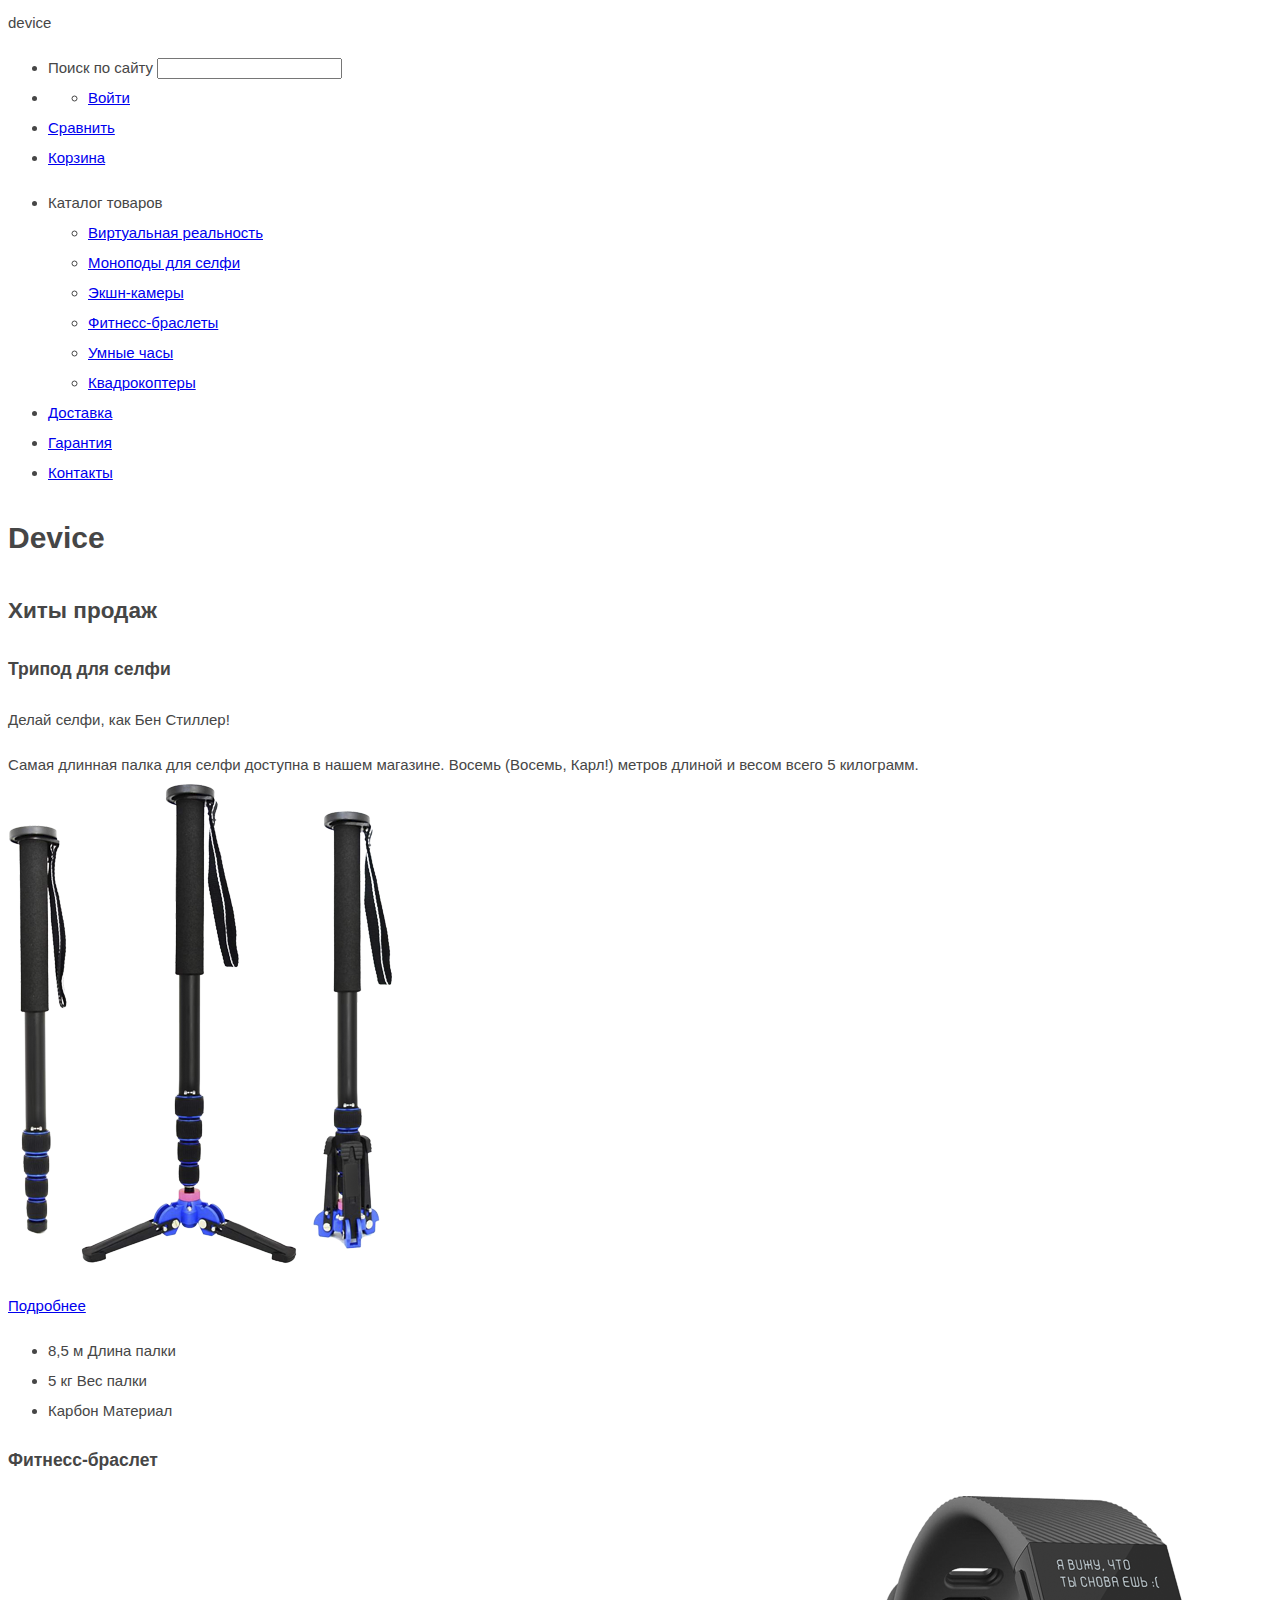
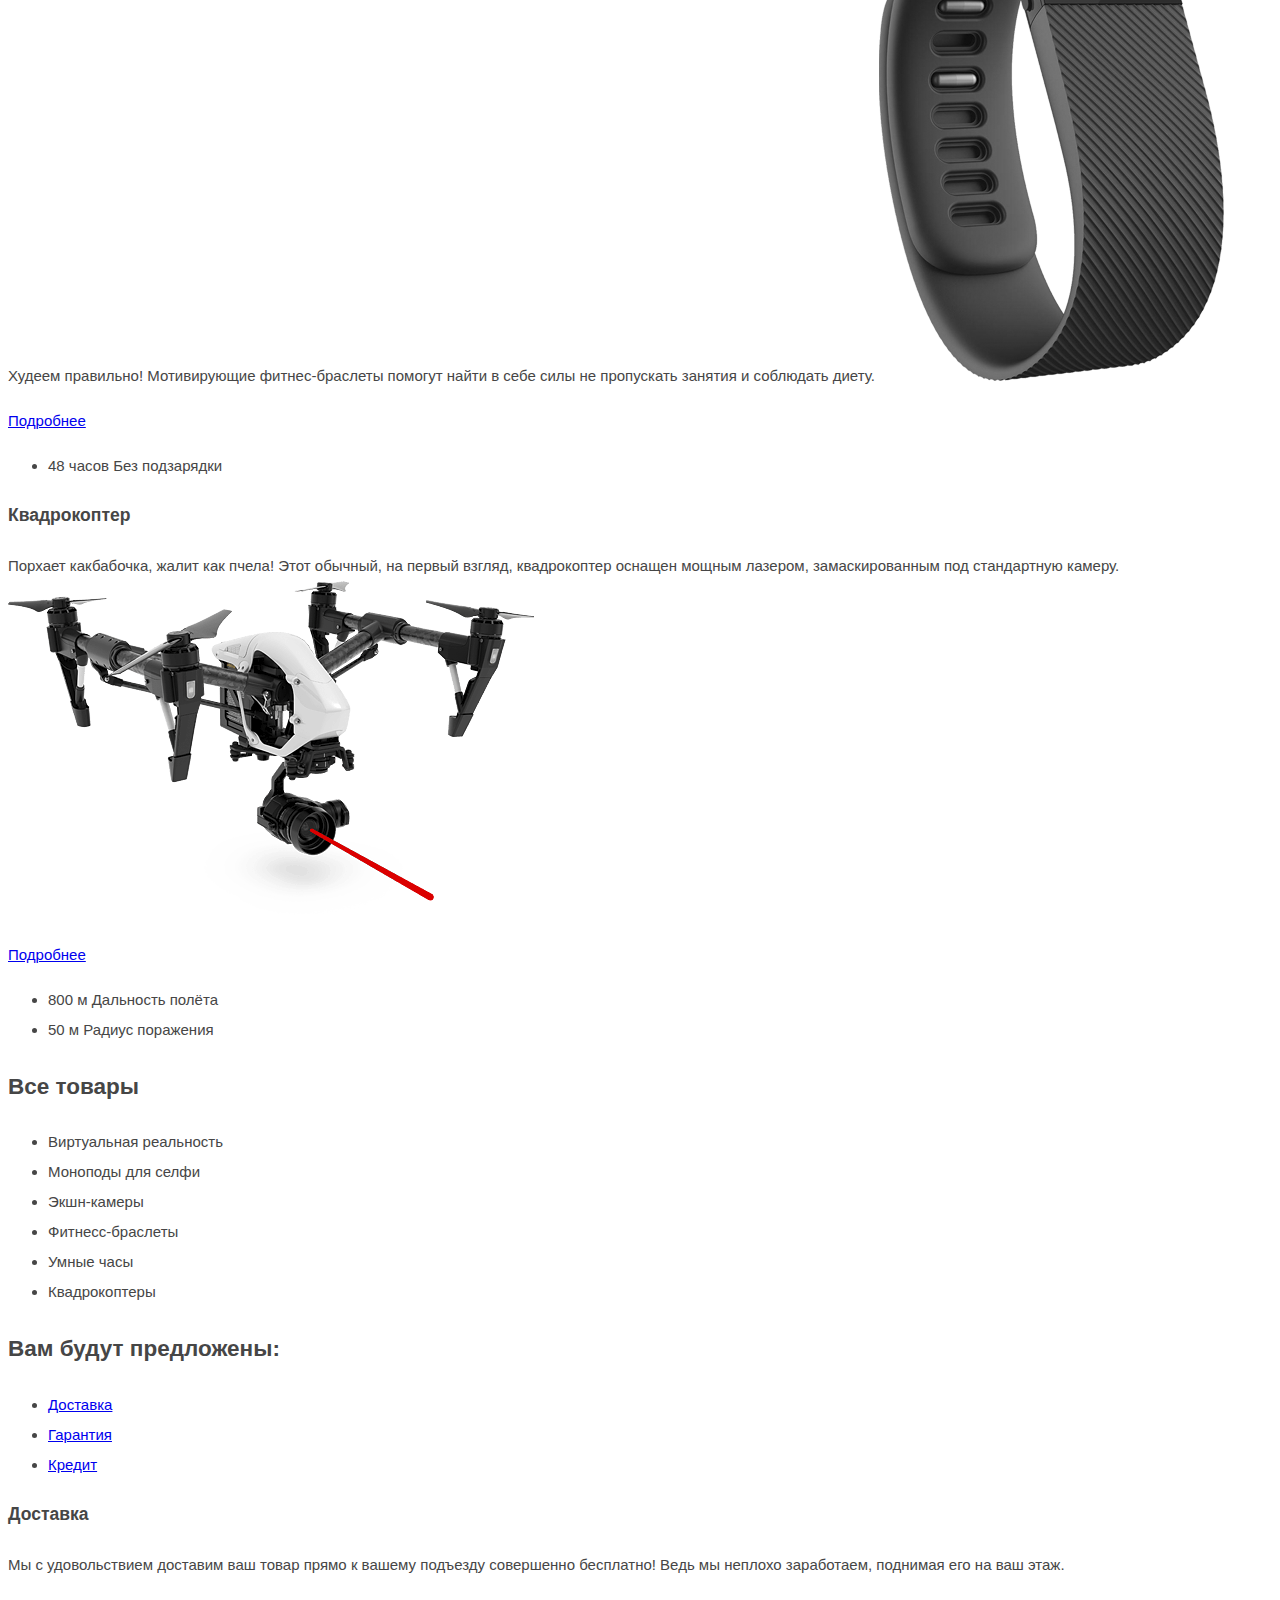
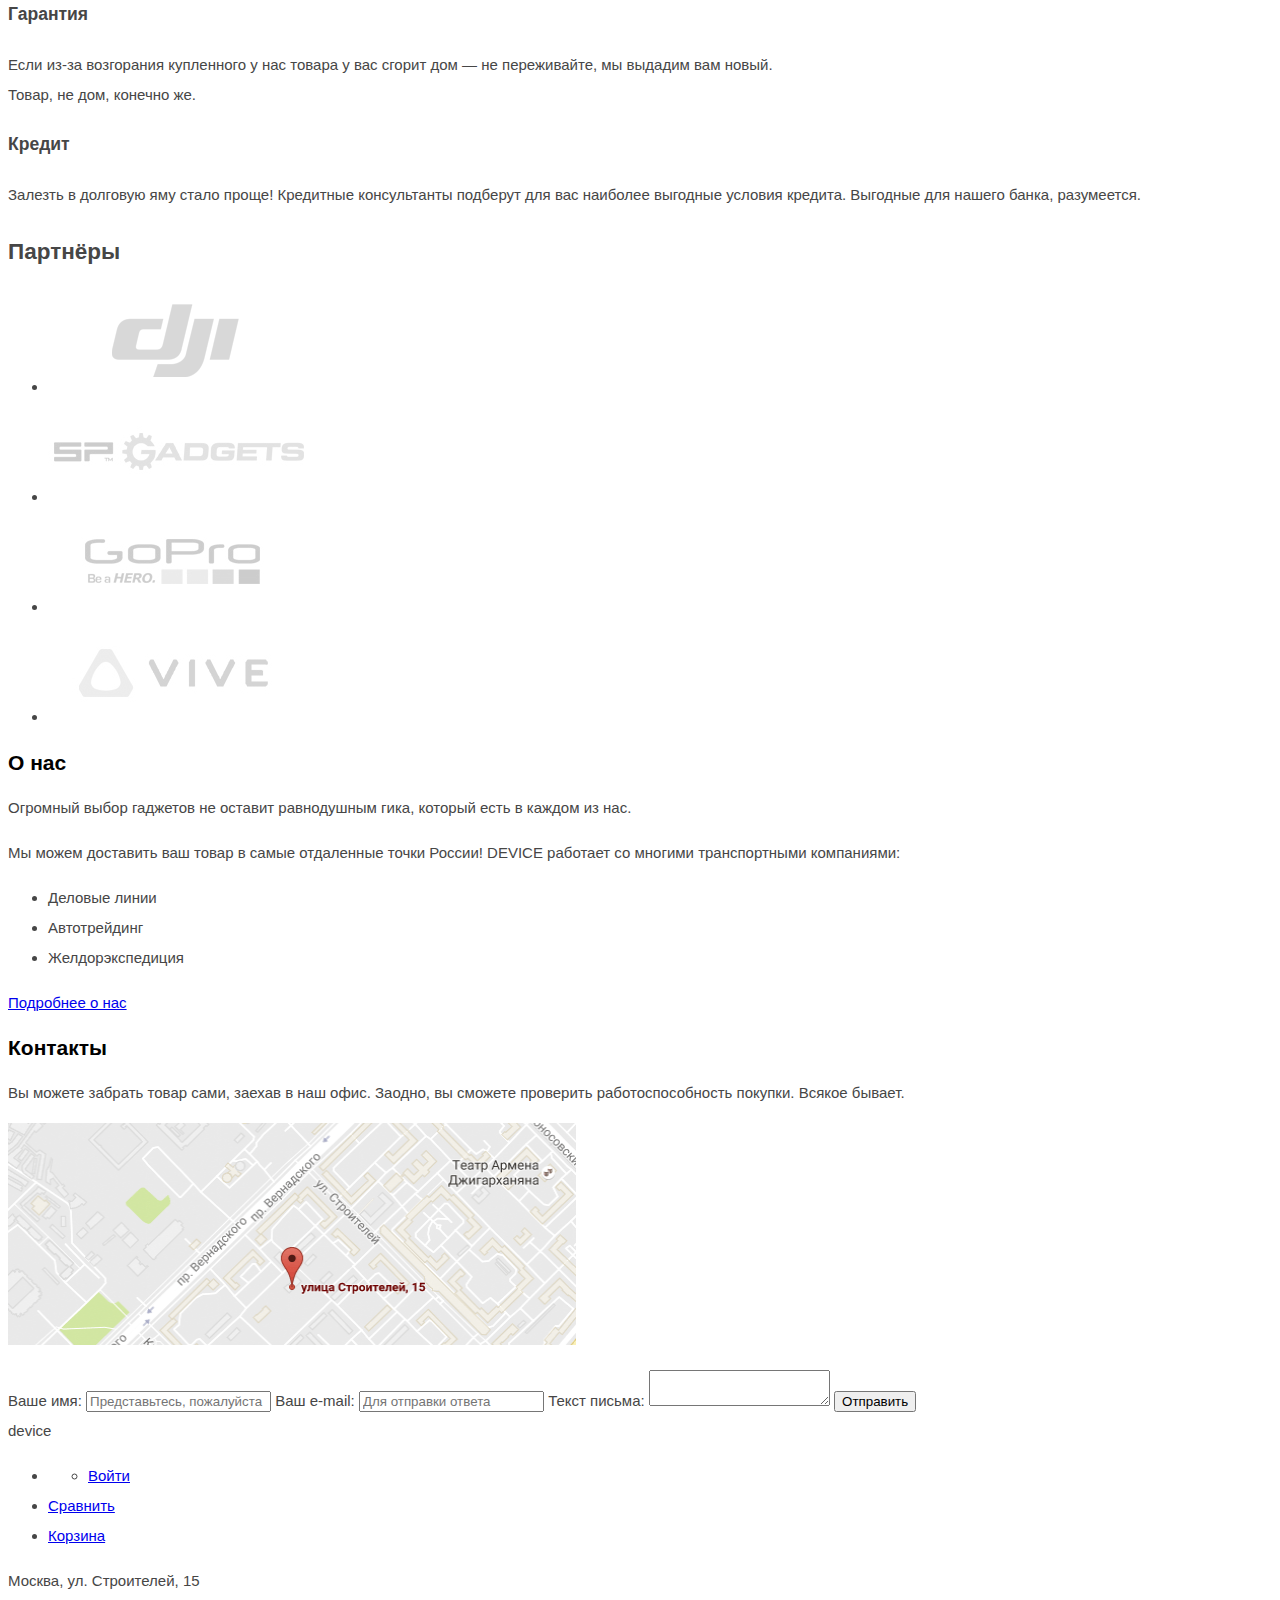
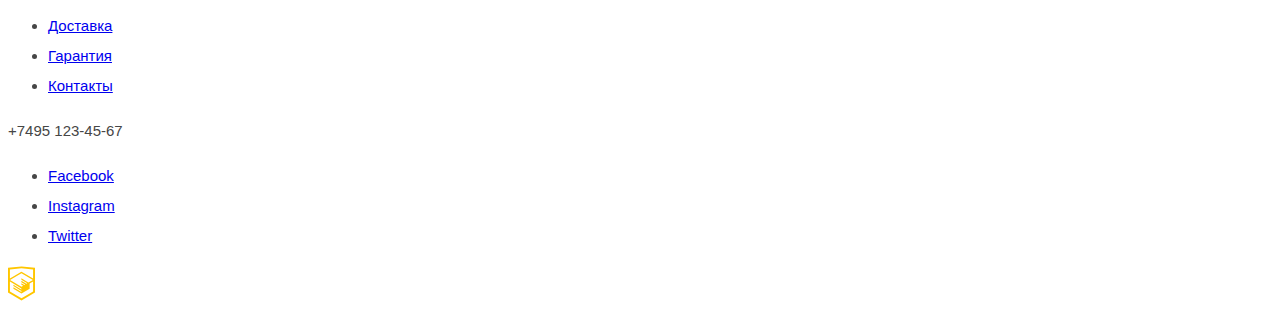
==== index.html @ dcf1dd2b "Moved all content images to dir "img"" ====
<!DOCTYPE html>
<html lang="ru">

<head>
  <meta charset="utf-8">
  <title>Девайс</title>
  <link href="css/style.css" rel="stylesheet">
</head>

<body>
  <header class="main-header">
    <nav class="main-navigation">
      <a class="main-header-logo">
            device
          </a>
      <ul class="main-header-action">
        <li>
          <form class="header-search" action="#" method="get">
            <label for="search-id">Поиск по сайту</label>
            <input type="search" id="search-id" name="search">
          </form>
        </li>
        <li>
          <ul class="user-navigation">
            <li class="login-link">
              <a href="#">Войти</a>
            </li>
          </ul>
        </li>
        <li><a class="button" href="#">Сравнить</a></li>
        <li><a class="button" href="#">Корзина</a></li>
      </ul>
      <ul class="header-site-navigation">
        <li class="device-catalog">Каталог товаров
          <ul class="device-catalog-list">
            <li><a href="#">Виртуальная реальность</a></li>
            <li><a href="device-catalog.html">Моноподы для селфи</a></li>
            <li><a href="#">Экшн-камеры</a></li>
            <li><a href="#">Фитнесс-браслеты</a></li>
            <li><a href="#">Умные часы</a></li>
            <li><a href="#">Квадрокоптеры</a></li>
          </ul>
        </li>
        <li><a href="#">Доставка</a></li>
        <li><a href="#">Гарантия</a></li>
        <li><a href="#">Контакты</a></li>
      </ul>
    </nav>
  </header>
  <main class="content">
    <h1 class="visually-hidden">Device</h1>
    <section class="carousel">
      <h2 class="visually-hdden">Хиты продаж</h2>
      <div class="items">
        <h3 class="visually-hdden">Трипод для селфи</h3>
        <p class="item01-intro ">
          <b>Делай селфи, как Бен Стиллер!</b>
          <p>Самая длинная палка для селфи доступна в нашем магазине. Восемь (Восемь, Карл!) метров длиной и весом всего 5 килограмм.
            <img src="img/slider-1_384x486.png" width="384" height="486" alt="Самая длмнная палка для селфи">
          </p>
          <a class="btn" href="#">Подробнее</a>
          <i></i>
          <i></i>
          <i></i>
          <ul class="slider-features">
            <li class="slider-features-item">
              <b>8,5 м</b>
              <span>Длина палки</span>
            </li>
            <li class="slider-features-item">
              <b>5 кг</b>
              <span>Вес палки</span>
            </li>
            <li class="slider-features-item">
              <b>Карбон</b>
              <span>Материал</span>
            </li>
          </ul>
      </div>
      <div class="items">
        <h3 class="visually-hdden">Фитнесс-браслет</h3>
        <p class="item02-intro ">
          <b>Худеем правильно!</b> Мотивирующие фитнес-браслеты помогут найти в себе силы не пропускать занятия и соблюдать диету.
          <img src="img/slider-2_345x485.png" width="345" height="485" alt="Фитнесс-браслет">
        </p>
        <a class="btn" href="#">Подробнее</a>
        <i></I>
        <i></I>
        <i></I>
        <ul class="slider-features">
          <li class="slider-features-item">
            <b>48 часов</b>
            <span>Без подзарядки</span>
          </li>
        </ul>
      </div>
      <div class="items">
        <h3 class="visually-hdden">Квадрокоптер</h3>
        <p class="item03-intro ">
          <b>Порхает какбабочка, жалит как пчела!</b> Этот обычный, на первый взгляд, квадрокоптер оснащен мощным лазером, замаскированным под стандартную камеру.
          <img src="img/slider-3_526x334.png" width="526" height="334" alt="Квадрокоптер">
        </p>
        <a class="btn" href="#">Подробнее</a>
        <i></I>
        <i></I>
        <i></I>
        <ul class="slider-features">
          <li class="slider-features-item">
            <b>800 м</b>
            <span>Дальность полёта</span>
          </li>
          <li class="slider-features-item">
            <b>50 м</b>
            <span>Радиус поражения</span>
          </li>
        </ul>
      </div>
    </section>
    <section class="catalog">
      <h2 class="visually-hdden">Все товары</h2>
      <ul class="catalog-list">
        <li class="catalog-list-item03">Виртуальная реальность</li>
        <li class="catalog-list-item02">Моноподы для селфи</li>
        <li class="catalog-list-item04">Экшн-камеры</li>
        <li class="catalog-list-item05">Фитнесс-браслеты</li>
        <li class="catalog-list-item06">Умные часы</li>
        <li class="catalog-list-item07">Квадрокоптеры</li>
      </ul>
    </section>
    <section class="features">
      <h2 class="visually-hdden">Вам будут предложены:</h2>
      <ul class="filter-option-list">
        <li class="delivery">
          <a class="btn" href="#deiivery">Доставка</a>
        </li>
        <li class="warranty">
          <a class="btn" href="#warranty">Гарантия</a>
        </li>
        <li class="filter-option">
          <a class="btn" href="#сredit">Кредит</a>
        </li>
      </ul>
      <div id="delivery">
        <h3>Доставка</h3> Мы с удовольствием доставим ваш товар прямо к вашему подъезду совершенно бесплатно! Ведь мы неплохо заработаем, поднимая его на ваш этаж.

      </div>
      <div id="warranty">
        <h3>Гарантия</h3> Если из-за возгорания купленного у нас товара у вас сгорит дом — не переживайте, мы выдадим вам новый.<br> Товар, не дом, конечно же.

      </div>
      <div id="сredit">
        <h3>Кредит</h3> Залезть в долговую яму стало проще! Кредитные консультанты подберут для вас наиболее выгодные условия кредита. Выгодные для нашего банка, разумеется.

      </div>
    </section>
    <section class="parnership">
      <h2 class="visually-hdden">Партнёры</h2>
      <ul class="partner-list">
        <li class="partner1"><a href="#"><img src="img/logo260x100-1.png" width="260" height="100" alt="partner1"></a></li>
        <li class="partner2"><a href="#"><img src="img/logo260x100-2.png" width="260" height="100" alt="partner2"></a></li>
        <li class="partner3"><a href="#"><img src="img/logo260x100-3.png" width="260" height="100" alt="partner3"></a></li>
        <li class="partner4"><a href="#"><img src="img/logo260x100-4.png" width="260" height="100" alt="partner4"></a></li>
      </ul>
    </section>
    <section class="about-us">
      <h2 class="title-secondary">О нас</h2>
      <p>Огромный выбор гаджетов не оставит равнодушным гика, который есть в каждом из нас.
      </p>
      <p>Мы можем доставить ваш товар в самые отдаленные точки России! DEVICE работает со многими транспортными компаниями:</p>
      <div>
        <ul class="partner-short">
          <li>Деловые линии</li>
          <li>Автотрейдинг</li>
          <li>Желдорэкспедиция</li>
        </ul>
      </div>
      <p><a class="btn" href="#">Подробнее о нас</a></p>
    </section>
    <section class="contacts">
      <h2 class="title-secondary">Контакты</h2> Вы можете забрать товар сами, заехав в наш офис. Заодно, вы сможете проверить работоспособность покупки. Всякое бывает.
      <p class="contacts-map"><a href="#"><img src="img/map560x222.png"  width="568" height="222" alt="Карта проезда"></a></p>
      <form class="contact-us" action="#" method="post">
        <label for="name">Ваше имя:</label>
        <input type="text" name="name" id="name" placeholder="Представьтесь, пожалуйста">
        <label for="email">Ваш e-mail:</label>
        <input class="btn" type="email" name="email" id="email" placeholder="Для отправки ответа">
        <label for="message">Текст письма:</label>
        <textarea name="message" id="message" placeholder="В свободной форме">
          </textarea>
        <input type="submit" value="Отправить">
      </form>
    </section>
  </main>
  <footer class="main-footer">
    <a class="main-header-logo">
  device
    </a>
    <ul class="main-footer-action">
      <li>
        <ul class="user-navigation">
          <li class="login-link">
            <a href="#">Войти</a>
          </li>
        </ul>
      </li>
      <li><a class="button" href="#">Сравнить</a></li>
      <li><a class="button" href="#">Корзина</a></li>
    </ul>
    <p class="footer-adress">Москва, ул. Строителей, 15</p>
    <ul class="footer-site-navigation">
      <li><a href="#">Доставка</a></li>
      <li><a href="#">Гарантия</a></li>
      <li><a href="#">Контакты</a></li>
    </ul>
    <p class="footer-phone">+7495 123-45-67</p>
    <div class="footer-social">
      <ul>
        <li><a class="social-button" href="#">Facebook</a></Li>
        <li><a class="social-button" href="#">Instagram</a></Li>
        <li><a class="social-button" href="#">Twitter</a></Li>
      </ul>
    </div>
    <p class="footer-copyright">
      <a href="htmlacademy.ru"><img src="img/logo-html.svg" width="27" height="35" alt="htmlacademy.ru"></a>
    </p>
  </footer>
</body>

</html>
---- css/style.css ----
body {
  font-size: 15px;
  line-height: 2;
  color: rgb(70, 70, 70);
  font-weight: 300;
  font-family: Open Sans, Arial, sans-serif;
}

.title-main, .title-secondary {
  font-family: "Gilroy", Arial, sans-serif;
  color: rgb(0, 0, 0);
  font-weight: 700;
  line-height: 1.2;
}

.title-main {
  font-size: 47px;
}

.title-secondary {
  font-size: 21px;
}
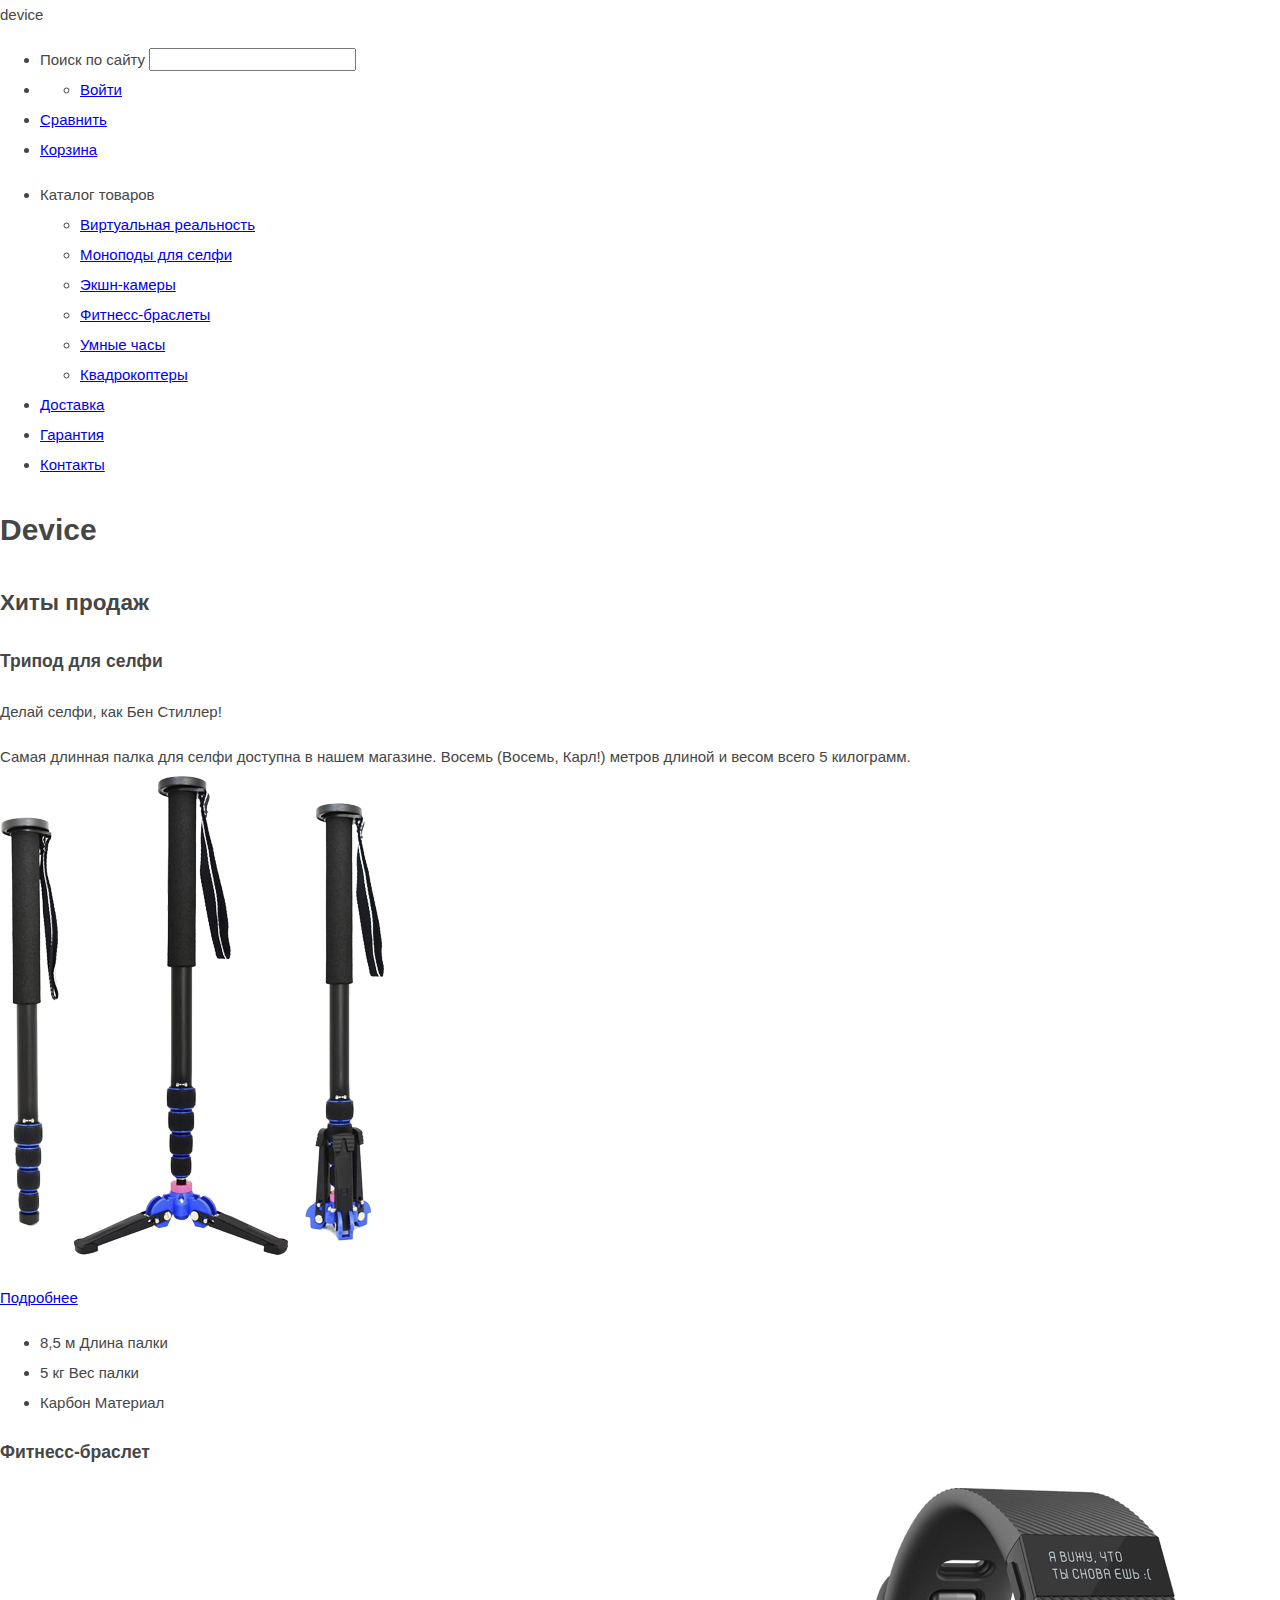
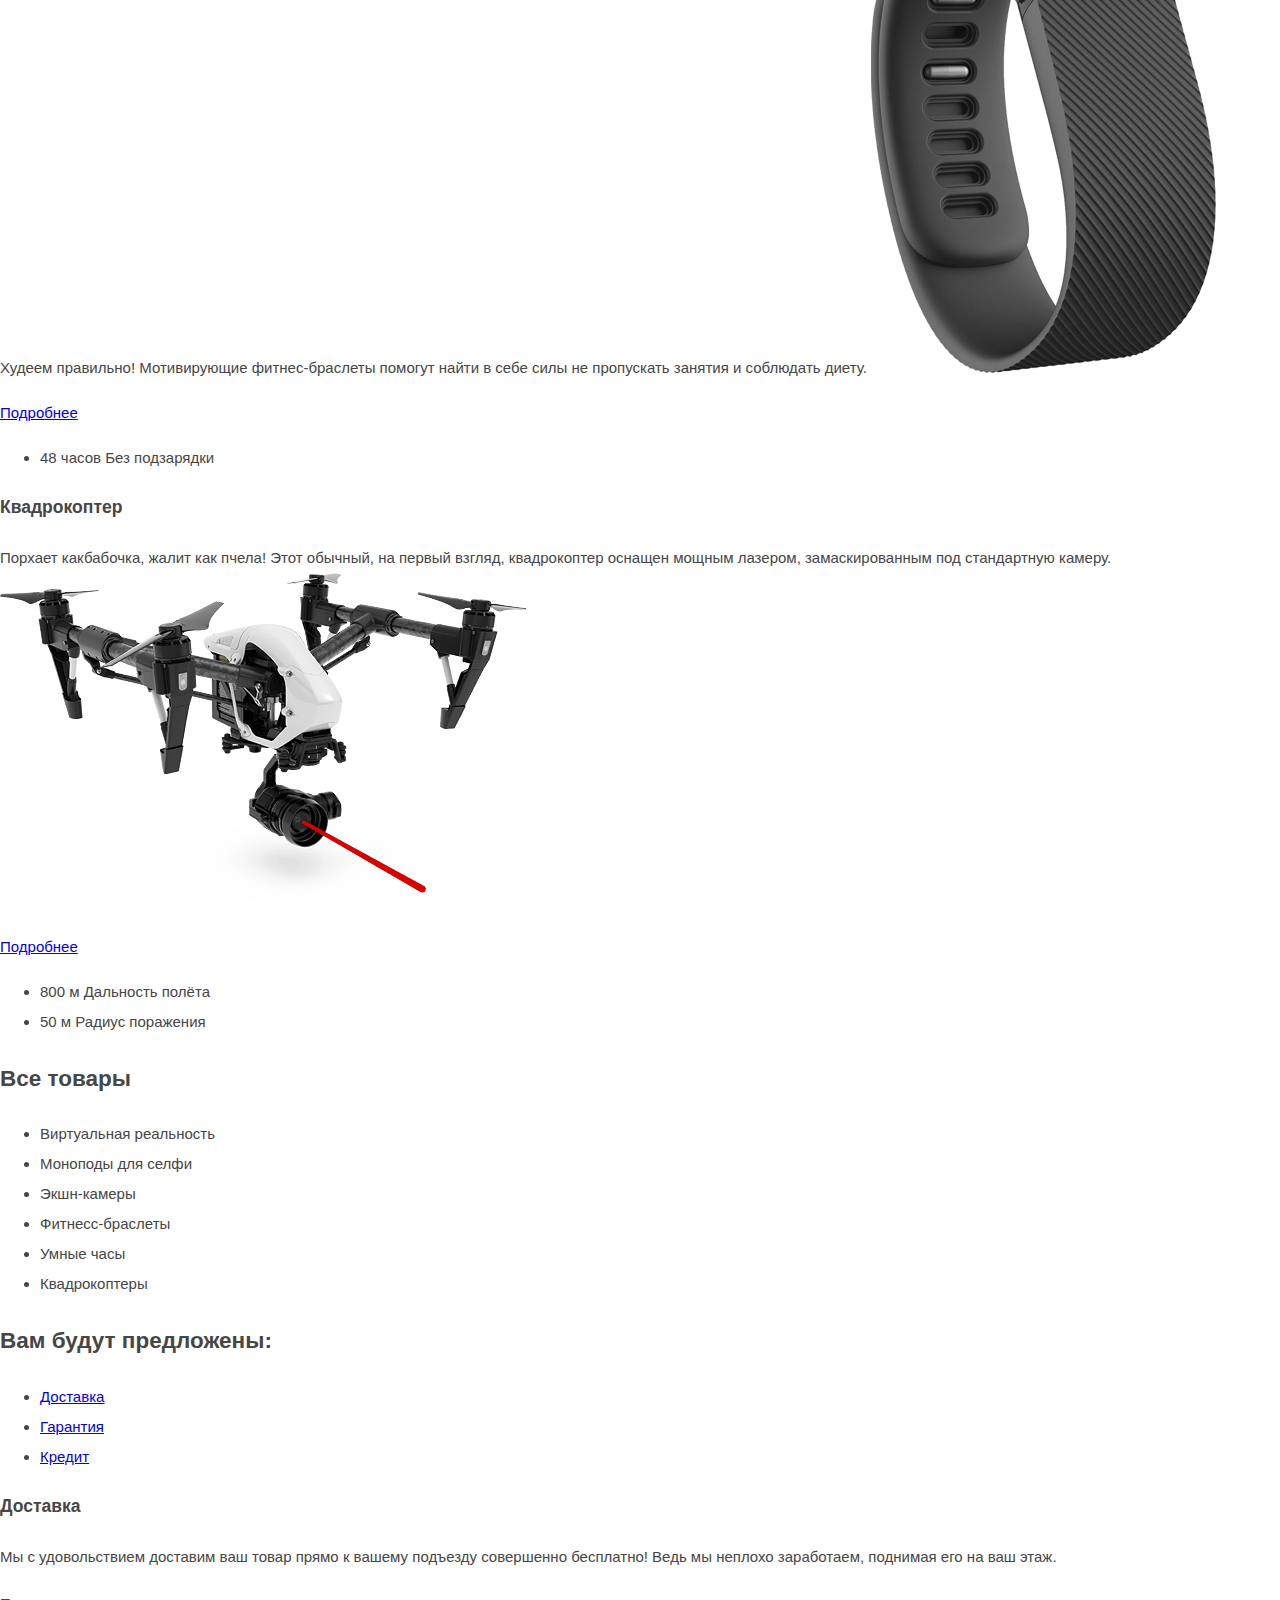
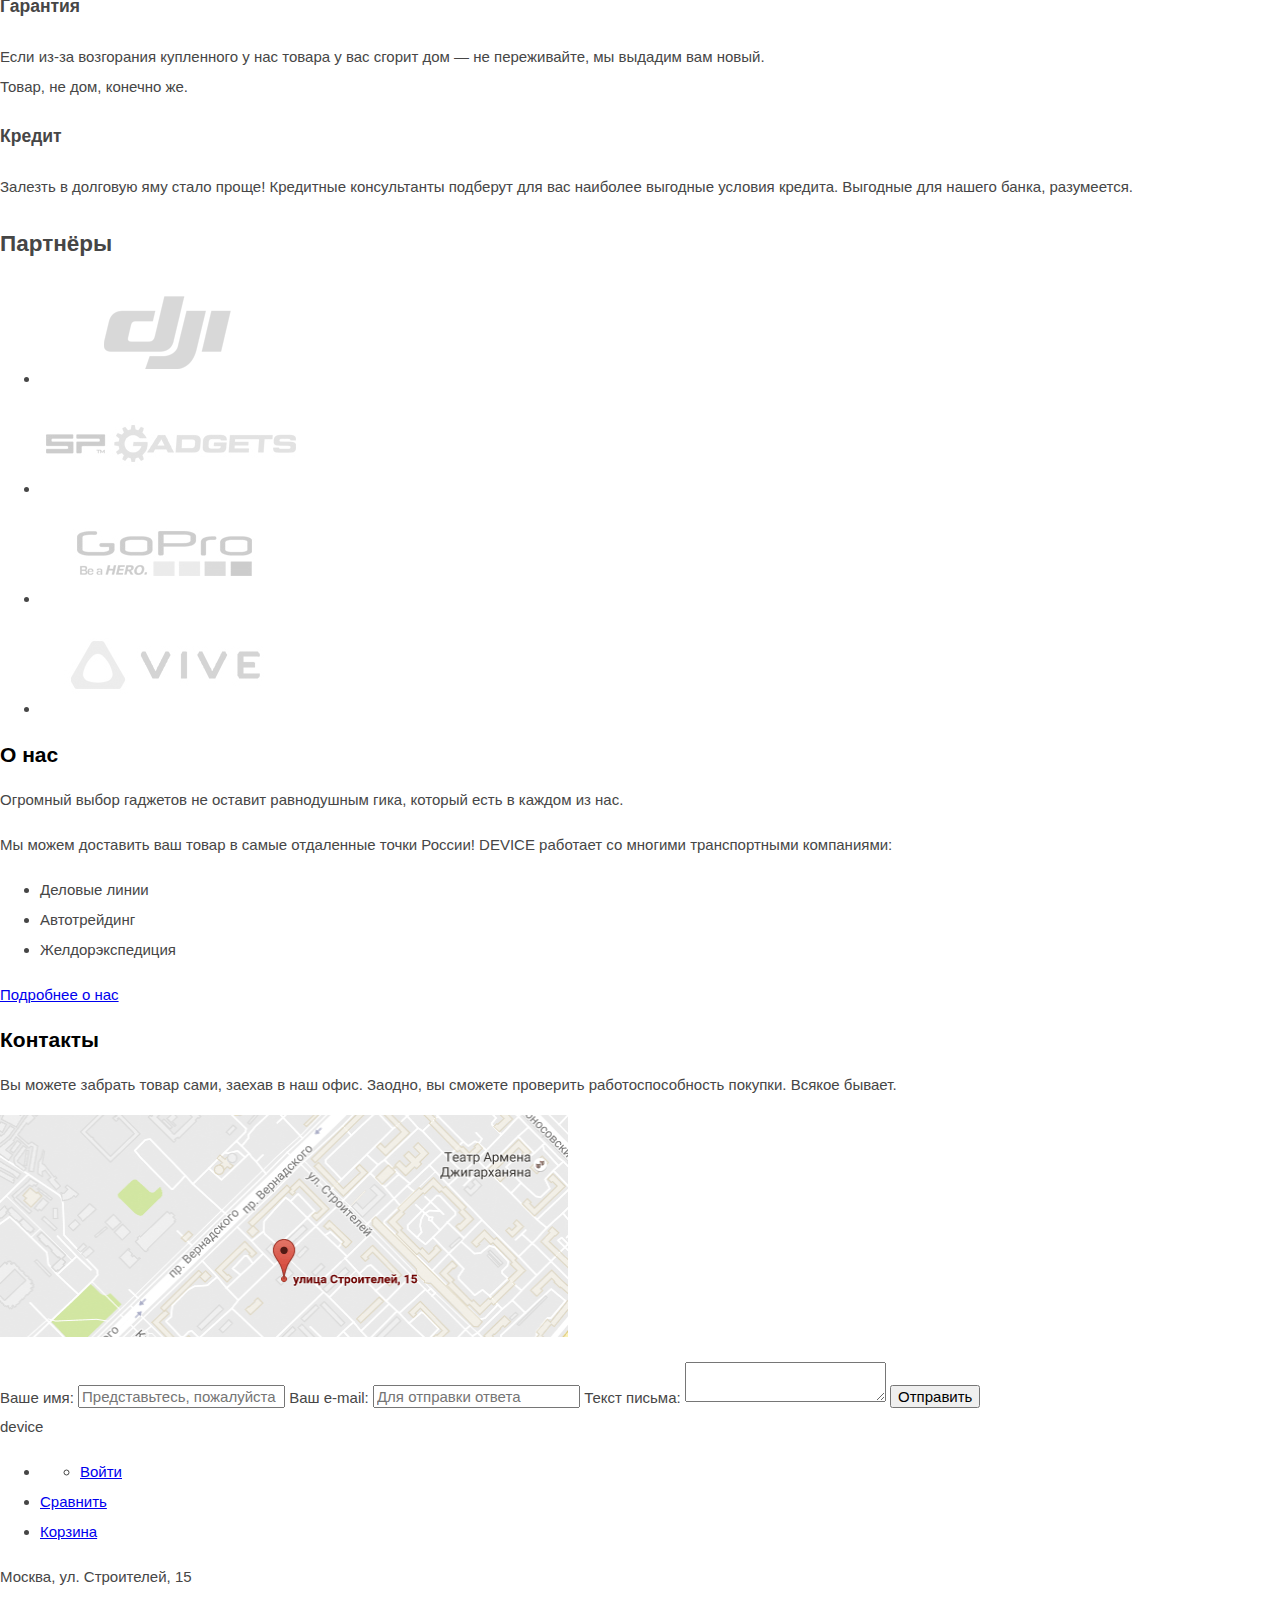
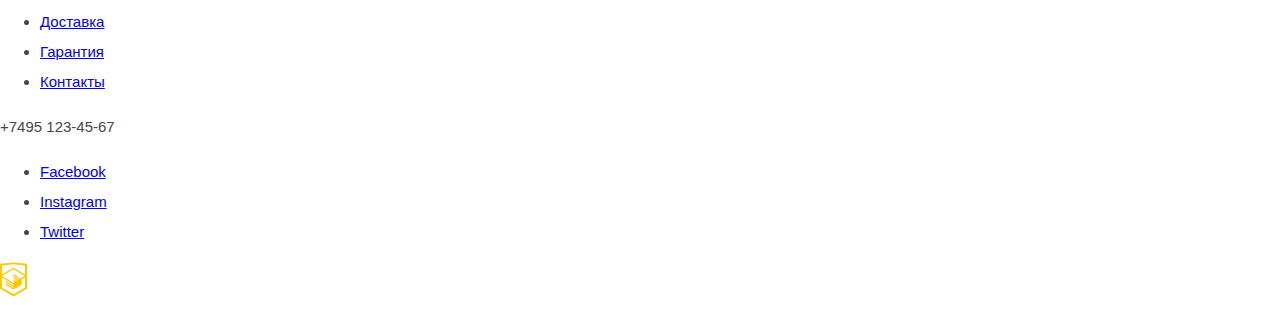
==== commit 6fd97292: "Added fonts" ====
--- a/index.html
+++ b/index.html
@@ -4,6 +4,7 @@
 <head>
   <meta charset="utf-8">
   <title>Девайс</title>
+  <link href="css/normalize.css" rel="stylesheet">
   <link href="css/style.css" rel="stylesheet">
 </head>
 
--- a/css/style.css
+++ b/css/style.css
@@ -3,7 +3,7 @@
   line-height: 2;
   color: rgb(70, 70, 70);
   font-weight: 300;
-  font-family: Open Sans, Arial, sans-serif;
+  font-family: "Open Sans", Arial, sans-serif;
 }
 
 .title-main, .title-secondary {
@@ -20,3 +20,23 @@
 .title-secondary {
   font-size: 21px;
 }
+
+@font-face {
+  font-family: "gilroylight";
+  src: url("fonts/gilroylight-webfont.woff2") format("woff2"), url("fonts/gilroylight-webfont.woff") format("woff");
+
+  font-family: "open_sanslight";
+  src: url("fonts/opensans-light-webfont.woff2") format("woff2"), url("fonts/opensans-light-webfont.woff") format("woff");
+
+  font-weight: 300;
+  font-style: normal;
+}
+
+@font-face {
+  font-family: "gilroyextrabold";
+  src: url("fonts/gilroyextrabold-webfont.woff2") format("woff2"), url("fonts/gilroyextrabold-webfont.woff") format("woff");
+  font-family: "open_sansregular";
+  src: url("fonts/opensans-regular-webfont.woff2") format("woff2"), url("fonts/opensans-regular-webfont.woff") format("woff");
+  font-weight: 700;
+  font-style: normal;
+}
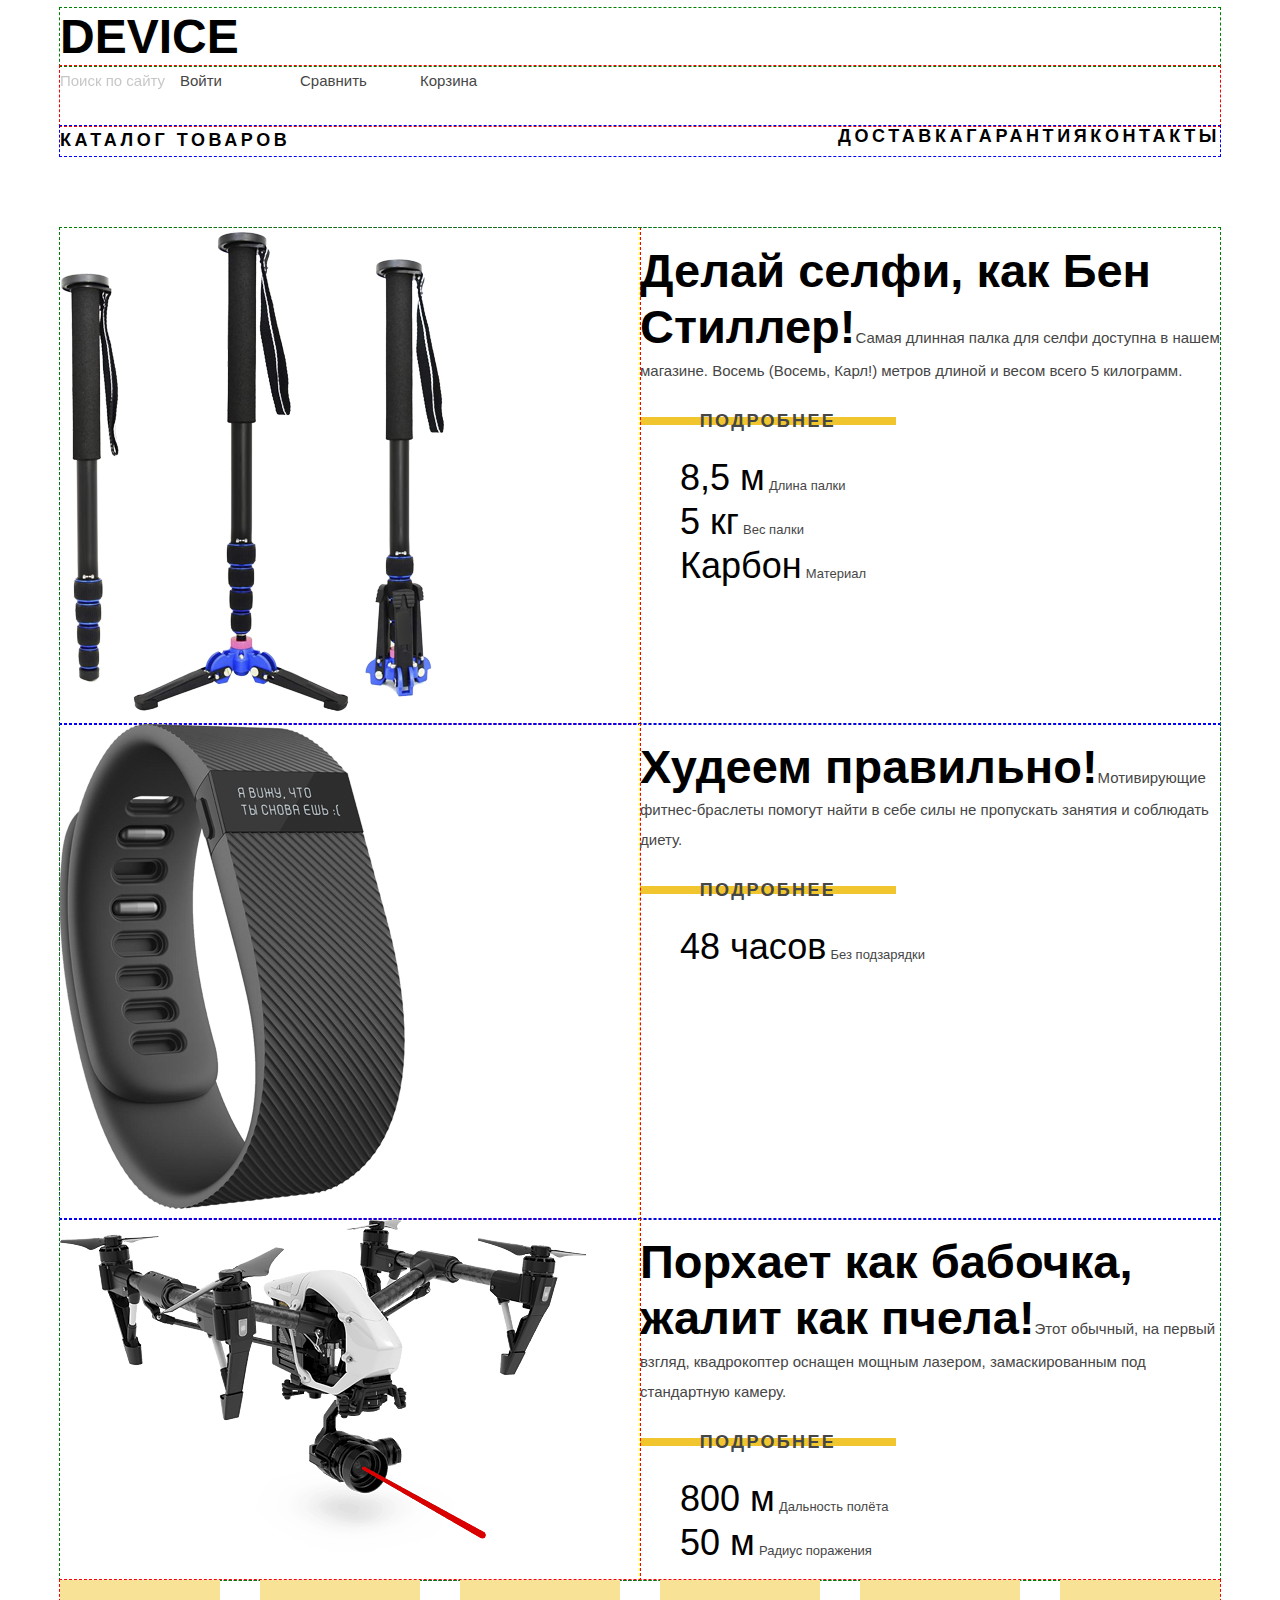
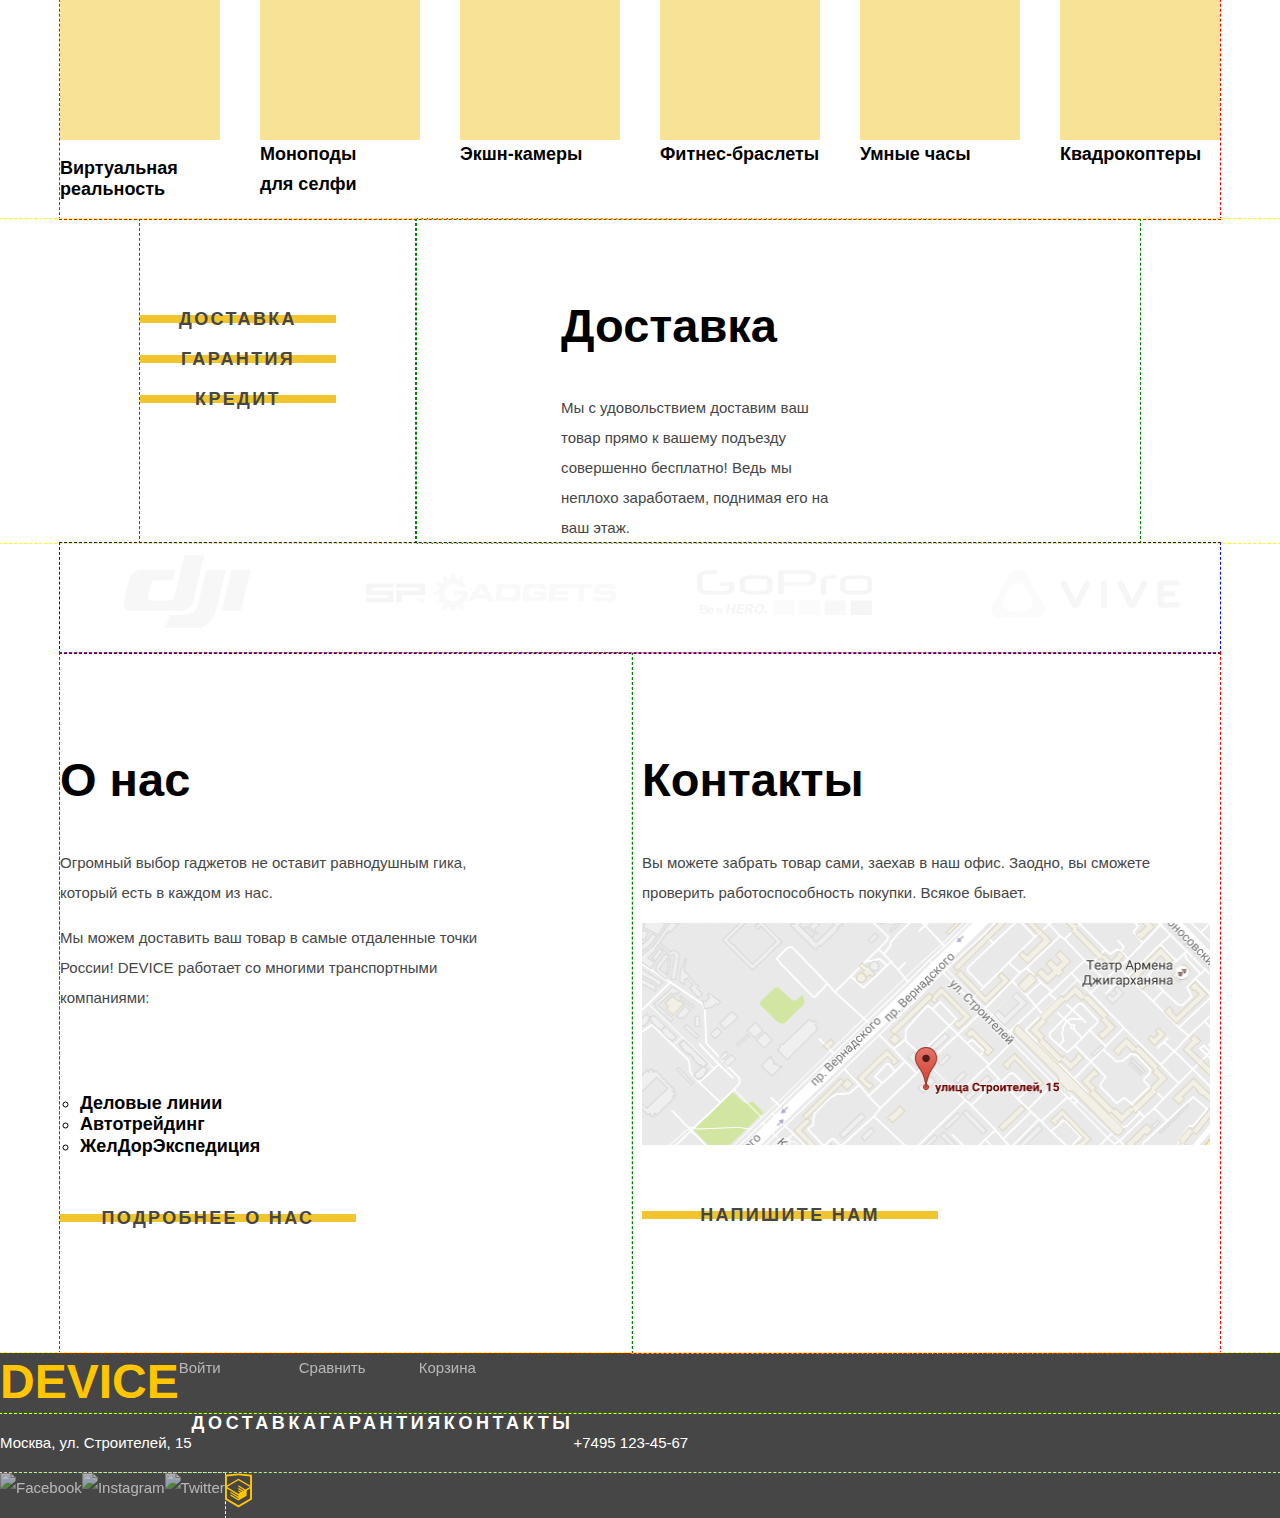
==== commit c54c5cdd: "Flexbox layout formation" ====
--- a/index.html
+++ b/index.html
@@ -11,55 +11,58 @@
 <body>
   <header class="main-header">
     <nav class="main-navigation">
-      <a class="main-header-logo">
-            device
-          </a>
-      <ul class="main-header-action">
-        <li>
-          <form class="header-search" action="#" method="get">
-            <label for="search-id">Поиск по сайту</label>
-            <input type="search" id="search-id" name="search">
-          </form>
-        </li>
-        <li>
-          <ul class="user-navigation">
-            <li class="login-link">
-              <a href="#">Войти</a>
-            </li>
-          </ul>
-        </li>
-        <li><a class="button" href="#">Сравнить</a></li>
-        <li><a class="button" href="#">Корзина</a></li>
-      </ul>
-      <ul class="header-site-navigation">
-        <li class="device-catalog">Каталог товаров
-          <ul class="device-catalog-list">
-            <li><a href="#">Виртуальная реальность</a></li>
-            <li><a href="device-catalog.html">Моноподы для селфи</a></li>
-            <li><a href="#">Экшн-камеры</a></li>
-            <li><a href="#">Фитнесс-браслеты</a></li>
-            <li><a href="#">Умные часы</a></li>
-            <li><a href="#">Квадрокоптеры</a></li>
-          </ul>
-        </li>
-        <li><a href="#">Доставка</a></li>
-        <li><a href="#">Гарантия</a></li>
-        <li><a href="#">Контакты</a></li>
-      </ul>
+      <div class="main-header-logo-wrapper"><a class="main-header-logo pale-direct">device</a></div>
+      <div class="main-header-action-wrapper">
+        <ul class="user-navigation">
+          <li>
+            <form class="header-search" action="#" method="get">
+              <label for="search-id">Поиск по сайту</label>
+              <input class="visually-hidden" type="search" id="search-id" name="search">
+              <input class="search-btn visually-hidden" type="submit" value="Найти">
+            </form>
+          </li>
+          <li><a class="pale-direct" href="#">Войти</a></li>
+          <li><a class="button pale-direct" href="#">Сравнить</a></li>
+          <li><a class="button pale-direct" href="#">Корзина</a></li>
+        </ul>
+      </div>
+      <div class="site-navigation-wrapper">
+        <ul class="site-navigation">
+          <li><a class="pale-direct">Каталог товаров</a>
+            <ul class="device-catalog-list visually-hidden">
+              <li><a class="pale-direct" href="#">Виртуальная реальность</a></li>
+              <li><a class="pale-direct" href="device-catalog.html">Моноподы для селфи</a></li>
+              <li><a class="pale-direct" href="#">Экшн-камеры</a></li>
+              <li><a class="pale-direct" href="#">Фитнесс-браслеты</a></li>
+              <li><a class="pale-direct" href="#">Умные часы</a></li>
+              <li><a class="pale-direct" href="#">Квадрокоптеры</a></li>
+            </ul>
+          </li>
+        </ul>
+
+        <ul class="site-navigation">
+          <li class="site-navigation"><a class="pale-direct" href="#">Доставка</a></li>
+          <li class="site-navigation"><a class="pale-direct" href="#">Гарантия</a></li>
+          <li class="site-navigation"><a class="pale-direct" href="#">Контакты</a></li>
+        </ul>
+      </div>
     </nav>
   </header>
   <main class="content">
     <h1 class="visually-hidden">Device</h1>
     <section class="carousel">
-      <h2 class="visually-hdden">Хиты продаж</h2>
+      <h2 class="visually-hidden">Хиты продаж</h2>
       <div class="items">
-        <h3 class="visually-hdden">Трипод для селфи</h3>
-        <p class="item01-intro ">
-          <b>Делай селфи, как Бен Стиллер!</b>
-          <p>Самая длинная палка для селфи доступна в нашем магазине. Восемь (Восемь, Карл!) метров длиной и весом всего 5 килограмм.
-            <img src="img/slider-1_384x486.png" width="384" height="486" alt="Самая длмнная палка для селфи">
-          </p>
-          <a class="btn" href="#">Подробнее</a>
+        <h3 class="visually-hidden">Трипод для селфи</h3>
+        <div class="image-wrapper">
+          <img src="img/slider-1_384x486.png" width="384" height="486" alt="Самая длмнная палка для селфи">
+        </div>
+        <div class="intro-wrapper">
+          <p class="item-intro">
+            <b>Делай селфи,
+             <!-- <span class="item-number">01</span>  -->
+             как Бен Стиллер!</b>Самая длинная палка для селфи доступна в нашем магазине. Восемь (Восемь, Карл!) метров длиной и весом всего 5 килограмм.</p>
+          <a href="#" class="btn btn-slider">Подробнее</a>
           <i></i>
           <i></i>
           <i></i>
@@ -77,153 +80,190 @@
               <span>Материал</span>
             </li>
           </ul>
+        </div>
       </div>
       <div class="items">
-        <h3 class="visually-hdden">Фитнесс-браслет</h3>
-        <p class="item02-intro ">
-          <b>Худеем правильно!</b> Мотивирующие фитнес-браслеты помогут найти в себе силы не пропускать занятия и соблюдать диету.
+        <h3 class="visually-hidden">Фитнесс-браслет</h3>
+        <div class="image-wrapper">
           <img src="img/slider-2_345x485.png" width="345" height="485" alt="Фитнесс-браслет">
+        </div>
+        <div class="intro-wrapper">
+          <p class="item-intro ">
+            <b>Худеем
+            <!-- <span class="item-number">02</span> -->
+            правильно!</b>Мотивирующие фитнес-браслеты помогут найти в себе силы не пропускать занятия и соблюдать диету.</p>
+          <a href="#" class="btn btn-slider">Подробнее</a>
+          <i></I>
+          <i></I>
+          <i></I>
+          <ul class="slider-features">
+            <li class="slider-features-item">
+              <b>48 часов</b>
+              <span>Без подзарядки</span>
+            </li>
+          </ul>
+        </div>
+      </div>
+      <div class="items">
+        <h3 class="visually-hidden">Квадрокоптер</h3>
+        <div class="image-wrapper">
+          <img src="img/slider-3_526x334.png" width="526" height="334" alt="Квадрокоптер">
+        </div>
+        <div class="intro-wrapper">
+          <p class="item-intro ">
+            <b>Порхает как бабочка, жалит как пчела!</b>Этот обычный, на первый взгляд, квадрокоптер оснащен мощным лазером, замаскированным под стандартную камеру.</p>
+          <a href="#" class="btn btn-slider">Подробнее</a>
+          <i></I>
+          <i></I>
+          <i></I>
+          <ul class="slider-features">
+            <li class="slider-features-item">
+              <b>800 м</b>
+              <span>Дальность полёта</span>
+            </li>
+            <li class="slider-features-item">
+              <b>50 м</b>
+              <span>Радиус поражения</span>
+            </li>
+          </ul>
+        </div>
+      </div>
+    </section>
+    <section class="catalog-list">
+      <h2 class="visually-hidden">Все товары</h2>
+
+      <div class="catalog-list-item">
+        <a href="#">
+          <div class="icon icon-1"></div>
+          <p>Виртуальная <br>реальность</p>
+        </a>
+      </div>
+      <div class="catalog-list-item">
+        <a href="device-catalog.html">
+          <div class="icon icon-2"></div>Моноподы <br>для селфи</a>
+      </div>
+      <div class="catalog-list-item">
+        <a href="#">
+          <div class="icon icon-3"></div>Экшн-камеры</a>
+      </div>
+      <div class="catalog-list-item">
+        <a href="#">
+          <div class="icon icon-4"></div>Фитнес-браслеты</a>
+      </div>
+      <div class="catalog-list-item">
+        <a href="#">
+          <div class="icon icon-5"></div>Умные часы</a>
+      </div>
+      <div class="catalog-list-item">
+        <a href="#">
+          <div class="icon icon-6"></div>Квадрокоптеры</a>
+      </div>
+    </section>
+    <section class="features">
+      <h2 class="visually-hidden">Вам будут предложены:</h2>
+      <div class="option-list-wrapper">
+        <ul class="option-list">
+          <li class="option">
+            <a class="btn btn-option" href="#deiivery">Доставка</a>
+          </li>
+          <li class="option">
+            <a class="btn btn-option" href="#warranty">Гарантия</a>
+          </li>
+          <li class="option">
+            <a class="btn btn-option" href="#сredit">Кредит</a>
+          </li>
+        </ul>
+      </div>
+      <div id="delivery" class="option-info delivery">
+        <h2 class="title-secondary">Доставка</h2> Мы с удовольствием доставим ваш товар прямо к вашему подъезду совершенно бесплатно! Ведь мы неплохо заработаем, поднимая его на ваш этаж.
+
+      </div>
+      <div id="warranty" class="visually-hidden option-info warranty">
+        <h2 class="title-secondary">Гарантия</h2> Если из-за возгорания купленного у нас товара у вас сгорит дом — не переживайте, мы выдадим вам новый.<br> Товар, не дом, конечно же.
+
+      </div>
+      <div id="сredit" class="visually-hidden option-info сredit">
+        <h2 class="title-secondary">Кредит</h2> Залезть в долговую яму стало проще! Кредитные консультанты подберут для вас наиболее выгодные условия кредита. Выгодные для нашего банка, разумеется.
+
+      </div>
+    </section>
+    <section class="parnership">
+      <h2 class="visually-hidden">Партнёры</h2>
+
+      <div class="partner-list"><a href="#"><img src="img/logo260x100-1.png" width="260" height="100" alt="partner1"></a></div>
+      <div class="partner-list"><a href="#"><img src="img/logo260x100-2.png" width="260" height="100" alt="partner2"></a></div>
+      <div class="partner-list"><a href="#"><img src="img/logo260x100-3.png" width="260" height="100" alt="partner3"></a></div>
+      <div class="partner-list"><a href="#"><img src="img/logo260x100-4.png" width="260" height="100" alt="partner4"></a></div>
+
+    </section>
+    <div class="about-us-contact-wrapper">
+      <section class="about-us">
+        <h2 class="title-secondary">О нас</h2>
+        <p>Огромный выбор гаджетов не оставит равнодушным гика, который есть в каждом из нас.
         </p>
-        <a class="btn" href="#">Подробнее</a>
-        <i></I>
-        <i></I>
-        <i></I>
-        <ul class="slider-features">
-          <li class="slider-features-item">
-            <b>48 часов</b>
-            <span>Без подзарядки</span>
-          </li>
-        </ul>
-      </div>
-      <div class="items">
-        <h3 class="visually-hdden">Квадрокоптер</h3>
-        <p class="item03-intro ">
-          <b>Порхает какбабочка, жалит как пчела!</b> Этот обычный, на первый взгляд, квадрокоптер оснащен мощным лазером, замаскированным под стандартную камеру.
-          <img src="img/slider-3_526x334.png" width="526" height="334" alt="Квадрокоптер">
-        </p>
-        <a class="btn" href="#">Подробнее</a>
-        <i></I>
-        <i></I>
-        <i></I>
-        <ul class="slider-features">
-          <li class="slider-features-item">
-            <b>800 м</b>
-            <span>Дальность полёта</span>
-          </li>
-          <li class="slider-features-item">
-            <b>50 м</b>
-            <span>Радиус поражения</span>
-          </li>
-        </ul>
-      </div>
-    </section>
-    <section class="catalog">
-      <h2 class="visually-hdden">Все товары</h2>
-      <ul class="catalog-list">
-        <li class="catalog-list-item03">Виртуальная реальность</li>
-        <li class="catalog-list-item02">Моноподы для селфи</li>
-        <li class="catalog-list-item04">Экшн-камеры</li>
-        <li class="catalog-list-item05">Фитнесс-браслеты</li>
-        <li class="catalog-list-item06">Умные часы</li>
-        <li class="catalog-list-item07">Квадрокоптеры</li>
-      </ul>
-    </section>
-    <section class="features">
-      <h2 class="visually-hdden">Вам будут предложены:</h2>
-      <ul class="filter-option-list">
-        <li class="delivery">
-          <a class="btn" href="#deiivery">Доставка</a>
-        </li>
-        <li class="warranty">
-          <a class="btn" href="#warranty">Гарантия</a>
-        </li>
-        <li class="filter-option">
-          <a class="btn" href="#сredit">Кредит</a>
-        </li>
-      </ul>
-      <div id="delivery">
-        <h3>Доставка</h3> Мы с удовольствием доставим ваш товар прямо к вашему подъезду совершенно бесплатно! Ведь мы неплохо заработаем, поднимая его на ваш этаж.
-
-      </div>
-      <div id="warranty">
-        <h3>Гарантия</h3> Если из-за возгорания купленного у нас товара у вас сгорит дом — не переживайте, мы выдадим вам новый.<br> Товар, не дом, конечно же.
-
-      </div>
-      <div id="сredit">
-        <h3>Кредит</h3> Залезть в долговую яму стало проще! Кредитные консультанты подберут для вас наиболее выгодные условия кредита. Выгодные для нашего банка, разумеется.
-
-      </div>
-    </section>
-    <section class="parnership">
-      <h2 class="visually-hdden">Партнёры</h2>
-      <ul class="partner-list">
-        <li class="partner1"><a href="#"><img src="img/logo260x100-1.png" width="260" height="100" alt="partner1"></a></li>
-        <li class="partner2"><a href="#"><img src="img/logo260x100-2.png" width="260" height="100" alt="partner2"></a></li>
-        <li class="partner3"><a href="#"><img src="img/logo260x100-3.png" width="260" height="100" alt="partner3"></a></li>
-        <li class="partner4"><a href="#"><img src="img/logo260x100-4.png" width="260" height="100" alt="partner4"></a></li>
-      </ul>
-    </section>
-    <section class="about-us">
-      <h2 class="title-secondary">О нас</h2>
-      <p>Огромный выбор гаджетов не оставит равнодушным гика, который есть в каждом из нас.
-      </p>
-      <p>Мы можем доставить ваш товар в самые отдаленные точки России! DEVICE работает со многими транспортными компаниями:</p>
-      <div>
+        <p>Мы можем доставить ваш товар в самые отдаленные точки России! DEVICE работает со многими транспортными компаниями:</p>
+
+
         <ul class="partner-short">
           <li>Деловые линии</li>
           <li>Автотрейдинг</li>
-          <li>Желдорэкспедиция</li>
-        </ul>
-      </div>
-      <p><a class="btn" href="#">Подробнее о нас</a></p>
-    </section>
-    <section class="contacts">
-      <h2 class="title-secondary">Контакты</h2> Вы можете забрать товар сами, заехав в наш офис. Заодно, вы сможете проверить работоспособность покупки. Всякое бывает.
-      <p class="contacts-map"><a href="#"><img src="img/map560x222.png"  width="568" height="222" alt="Карта проезда"></a></p>
-      <form class="contact-us" action="#" method="post">
-        <label for="name">Ваше имя:</label>
-        <input type="text" name="name" id="name" placeholder="Представьтесь, пожалуйста">
-        <label for="email">Ваш e-mail:</label>
-        <input class="btn" type="email" name="email" id="email" placeholder="Для отправки ответа">
-        <label for="message">Текст письма:</label>
-        <textarea name="message" id="message" placeholder="В свободной форме">
+          <li>ЖелДорЭкспедиция</li>
+        </ul>
+
+        <p><a href="#" class="btn btn-about-us">Подробнее о нас</a></p>
+      </section>
+      <section class="contacts">
+        <h2 class="title-secondary">Контакты</h2>
+        <p>Вы можете забрать товар сами, заехав в наш офис. Заодно, вы сможете проверить работоспособность покупки. Всякое бывает.</p>
+        <p class="contacts-map"><a href="#"><img src="img/map560x222.png"  width="568" height="222" alt="Карта проезда"></a></p>
+        <form class="contact-us visually-hidden" action="#" method="post">
+          <label for="name">Ваше имя:</label>
+          <input class="contact-us-input" type="text" name="name" id="name" placeholder="Представьтесь, пожалуйста">
+          <label for="email">Ваш e-mail:</label>
+          <input class="contact-us-input" type="email" name="email" id="email" placeholder="Для отправки ответа">
+          <label for="message">Текст письма:</label>
+          <textarea class="contact-us-input" name="message" id="message" placeholder="В свободной форме">
           </textarea>
-        <input type="submit" value="Отправить">
-      </form>
-    </section>
+          <input type="submit" value="Отправить">
+        </form>
+        <p><a href="#" class="btn btn-contacts">Напишите нам</a></p>
+      </section>
+    </div>
   </main>
   <footer class="main-footer">
-    <a class="main-header-logo">
-  device
-    </a>
-    <ul class="main-footer-action">
-      <li>
-        <ul class="user-navigation">
-          <li class="login-link">
-            <a href="#">Войти</a>
-          </li>
-        </ul>
-      </li>
-      <li><a class="button" href="#">Сравнить</a></li>
-      <li><a class="button" href="#">Корзина</a></li>
-    </ul>
-    <p class="footer-adress">Москва, ул. Строителей, 15</p>
-    <ul class="footer-site-navigation">
-      <li><a href="#">Доставка</a></li>
-      <li><a href="#">Гарантия</a></li>
-      <li><a href="#">Контакты</a></li>
-    </ul>
-    <p class="footer-phone">+7495 123-45-67</p>
-    <div class="footer-social">
-      <ul>
-        <li><a class="social-button" href="#">Facebook</a></Li>
-        <li><a class="social-button" href="#">Instagram</a></Li>
-        <li><a class="social-button" href="#">Twitter</a></Li>
+    <div class="footer-top-wrapper">
+      <ul class="user-navigation">
+        <li>
+          <a class="main-header-logo pale-direct">device</a>
+        </li>
+        <li class="login-link">
+          <a class="pale-inverse" href="#">Войти</a>
+        </li>
+        <li><a class="button pale-inverse" href="#">Сравнить</a></li>
+        <li><a class="button pale-inverse" href="#">Корзина</a></li>
       </ul>
     </div>
-    <p class="footer-copyright">
-      <a href="htmlacademy.ru"><img src="img/logo-html.svg" width="27" height="35" alt="htmlacademy.ru"></a>
-    </p>
+    <div class="footer-middle-wrapper">
+      <p class="footer-adress">Москва, ул. Строителей, 15</p>
+      <ul class="footer-site-navigation">
+        <li class="site-navigation"><a class="pale-direct" href="#">Доставка</a></li>
+        <li class="site-navigation"><a class="pale-direct" href="#">Гарантия</a></li>
+        <li class="site-navigation"><a class="pale-direct" href="#">Контакты</a></li>
+      </ul>
+      <p class="footer-phone">+7495 123-45-67</p>
+    </div>
+    <div class="footer-bottom-wrapper">
+      <div class="footer-social">
+        <ul>
+          <li><a class="social-button pale-inverse" href="#"><img src="img/svg-device/fb.svg" width="32" height="32" alt="Facebook"></a></Li>
+          <li><a class="social-button pale-inverse" href="#"><img src="" width="32" height="32" alt="Instagram"></a></li>
+          <li><a class="social-button pale-inverse" href="#"><img src="img/svg-device/twitter.svg" width="32" height="32" alt="Twitter"></a></Li>
+        </ul>
+      </div>
+      <p class="footer-copyright">
+        <a class="pale-direct" href="htmlacademy.ru"><img src="img/logo-html.svg" width="27" height="35" alt="htmlacademy.ru"></a>
+      </p>
+    </div>
   </footer>
 </body>
 
--- a/css/style.css
+++ b/css/style.css
@@ -1,33 +1,433 @@
-body {
+html, body {
+  margin: 0;
+  padding: 0;
+  font-family: "Open Sans", Arial, sans-serif;
   font-size: 15px;
   line-height: 2;
   color: rgb(70, 70, 70);
   font-weight: 300;
+}
+
+.title-main,
+.title-secondary {
+  font-family: "Gilroy", Arial, sans-serif;
+  color: rgb(0, 0, 0);
+  font-weight: 700;
+  line-height: 1.2;
+}
+
+.main-header-logo {
+  font-family: "Gilroy", Arial, sans-serif;
+  font-size: 48px;
+  color: rgb(0, 0, 0);
+  font-weight: 700;
+  line-height: 1.2;
+  text-transform: uppercase;
+}
+
+.site-navigation a {
+  font-family: "Gilroy", Arial, sans-serif;
+  font-size: 18px;
+  color: #000000;
+  font-weight: 700;
+  line-height: 1.2;
+  text-transform: uppercase;
+  letter-spacing: 0.2em;
+}
+
+.device-catalog-list a {
   font-family: "Open Sans", Arial, sans-serif;
-}
-
-.title-main, .title-secondary {
-  font-family: "Gilroy", Arial, sans-serif;
-  color: rgb(0, 0, 0);
-  font-weight: 700;
-  line-height: 1.2;
+  font-size: 15px;
+  line-height: 2;
+  color: rgb(0, 0, 0);
+  font-weight: 300;
+  text-transform: inherit;
+  letter-spacing: normal;
+}
+
+.item-intro b {
+  font-family: "Gilroy", Arial, sans-serif;
+  font-size: 47px;
+  color: rgb(0, 0, 0);
+  font-weight: 700;
+  line-height: 1.2;
+}
+
+.filter legend {
+  font-family: "Gilroy", Arial, sans-serif;
+  font-size: 16px;
+  color: rgb(0, 0, 0);
+  font-weight: 700;
+  line-height: 1.2;
+}
+
+.slider-features-item b {
+  font-family: "Gilroy", Arial, sans-serif;
+  font-size: 36px;
+  color: rgb(0, 0, 0);
+  font-weight: 300;
+  line-height: 1.2;
+}
+
+.slider-features-item span {
+  font-family: "Open Sans", Arial, sans-serif;
+  font-size: 13px;
+  line-height: 1.54;
+  color: rgb(70, 70, 70);
+  font-weight: 300;
+}
+
+.catalog-list-item a,
+.partner-short li,
+.contact-us label,
+.catalog-product p {
+  font-family: "Gilroy", Arial, sans-serif;
+  font-size: 18px;
+  color: rgb(0, 0, 0);
+  font-weight: 700;
+  line-height: 1.2;
+}
+
+.select {
+  font-family: "Gilroy", Arial, sans-serif;
+  font-size: 16px;
+  color: rgb(0, 0, 0);
+  font-weight: 700;
+  line-height: 1.2;
+  text-transform: uppercase;
+  letter-spacing: 0.2em;
+}
+
+.catalog-product b {
+  font-family: "Gilroy", Arial, sans-serif;
+  font-size: 16px;
+  color: rgb(70, 70, 70);
+  font-weight: 300;
+}
+/*.item-number {
+  font-family: "Gilroy", Arial, sans-serif;
+  font-size: 180px;
+  color: red;
+  font-weight: 700;
+  line-height: 1.2;
+  text-transform: uppercase;
+}*/
+a {
+  text-decoration: none;
+  color: rgb(70, 70, 70);
+}
+
+a.pale-direct:hover,
+.header-search:hover label,
+a.breadcrumbs-navigation:hover,
+.pale-inverse {
+  opacity: 0.6;
+}
+
+a.pale-direct:active,
+.header-search label,
+a.breadcrumbs-navigation,
+a.pale-inverse:active {
+  opacity: 0.3;
+}
+
+.header-search:focus,
+.pale-inverse:hover {
+  opacity: 1;
+}
+
+a.breadcrumbs-navigation:active,
+.current {
+  opacity: 0.1;
+}
+
+
+.search-btn {
+  width: 85px;
+  height: 49px;
+  border: solid 1px #000000;
+  background-color: #f7e296;
+}
+
+.search-btn:hover {
+  color: #ffffff;
+  background-color: #000000;
+}
+
+.search-btn:active {
+  color: #2e2e2e;
+  background-color: #000000;
+}
+
+li {
+  list-style: none;
 }
 
 .title-main {
+  font-size: 48px;
+}
+
+.title-secondary {
   font-size: 47px;
 }
 
-.title-secondary {
-  font-size: 21px;
+.visually-hidden {
+    position: absolute !important;
+  	clip: rect(1px 1px 1px 1px); /* IE6, IE7 */
+  	clip: rect(1px, 1px, 1px, 1px);
+  	padding:0 !important;
+  	border:0 !important;
+  	height: 1px !important;
+  	width: 1px !important;
+  	overflow: hidden;
+}
+
+.filter fieldset {
+  border: none;
+}
+
+.btn {
+  position: relative;
+  display: inline-block;
+  vertical-align: baseline;
+  padding: .612em 1em;
+  font: 700 18px/1 "Gilroy", Arial, Helvetica, sans-serif;
+  text-transform: uppercase;
+  letter-spacing: .13em;
+  text-decoration: none;
+  color: inherit;
+  text-align: center;
+}
+
+.btn::after {
+  content: "";
+  position: absolute;
+  z-index: -1;
+  top: 50%;
+  right: 0;
+  left: 0;
+  height: 8px;
+  background-color: #f0c52e;
+  transform: translateY(-50%);
+  transition: height .2s linear;
+}
+
+.btn:hover::after {
+  height: 100%;
+}
+
+.btn:active {
+  color: rgba(0, 0, 0, .3);
+  outline: none;
+}
+
+.btn-slider {
+  min-width: 220px;
+}
+
+.btn-about-us, .btn-contacts {
+  min-width: 260px;
+}
+
+.btn-catalog-product {
+  min-width: 200px;
+}
+
+.btn-option {
+  min-width: 160px;
+}
+
+.btn-option:active {
+  color: #f7e184;
+  opacity: 1;
+}
+
+.btn-option:active::after {
+  width: 278px;
+  height: 40px;
+  background-color: #000000;
+}
+
+.icon {
+  width: 160px;
+  height: 160px;
+  background-color: #f7e296;
+}
+
+.icon-1 {
+  background-image: url(../img/popular-1.min.svg);
+  background-repeat: no-repeat;
+  background-position: 50% 50%;
+}
+
+.icon-2 {
+  background-image: url(../img/popular-2.min.svg);
+  background-repeat: no-repeat;
+  background-position: 50% bottom;
+}
+.icon-3 {
+  background-image: url(../img/popular-3.min.svg);
+  background-repeat: no-repeat;
+  background-position: 50% 50%;
+}
+.icon-4 {
+  background-image: url(../img/popular-4.min.svg);
+  background-repeat: no-repeat;
+  background-position: 50% 50%;
+}
+.icon-5 {
+  background-image: url(../img/popular-5.min.svg);
+  background-repeat: no-repeat;
+  background-position: 50% 50%;
+}
+.icon-6 {
+  background-image: url(../img/popular-6.min.svg);
+  background-repeat: no-repeat;
+  background-position: 50% 50%;
+}
+.catalog-list-item a:hover .icon {
+  background-color: rgba(240, 197, 46, 1);
+}
+
+.catalog-list-item a:active .icon {
+  opacity: 0.3;
+}
+
+.partner-list img {
+  opacity: 0.2;
+  filter: grayscale(1);
+}
+
+.partner-list img:hover {
+  opacity: 1;
+  filter: grayscale(0);
+}
+
+.about-us .btn-line::after {
+  content: "Подробнее о нас";
+  left: 15px;
+}
+
+.about-us .btn-line::before {
+  width: 260px;
+}
+
+.contacts .btn-line::after {
+  content: "Напишите нам";
+  left: 15px;
+}
+
+.about-us .btn-line::before {
+  width: 260px;
+}
+
+.contact-us .contact-us-input {
+  width: 360px;
+  height: 50px;
+  color: rgba(70, 70, 70, 0.4);
+  background-color: #f2f2f2;
+}
+
+.contact-us .contact-us-input:hover {
+  color: rgba(70, 70, 70, 0.4);
+  background-color: #eaeaea;
+}
+.contact-us .contact-us-input:focus:valid {
+  color: #000000;
+  background-color: #ffffff;
+  outline: solid 3px #f7e296;
+}
+.contact-us .contact-us-input:invalid{
+background-color: #f6dada;
+}
+
+.main-footer {
+  color: #ffffff;
+  background-color: #464646;
+}
+
+.main-footer .main-header-logo {
+  color: #ffc600;
+}
+
+.main-footer a {
+  color: #ffffff;
+}
+p.footer-copyright {
+  margin: 0;
+}
+.filter-caption-wrapper {
+  width: 440px;
+  background-color: #dcdcdc;
+}
+
+.filter-wrapper {
+  width: 440px;
+  background-color: #ebebeb;
+}
+
+.results {
+  opacity: 0.3;
+  border: none;
+  background-color: transparent;
+}
+
+.results:hover {
+  opacity: 0.6;
+}
+
+.results:active {
+  opacity: 1;
+}
+
+.results-wrapper {
+  width: 975px;
+  background-color: #ebebeb;
+}
+
+.filter-results-item {
+  display: inline;
+}
+
+.catalog-product-image {
+  width: 360px;
+  height: 380px;
+  background-color: #eeeeee;
+}
+
+.pagination-wrapper {
+  width: 760px;
+  background-color: #ebebeb;
+}
+
+.pagination-wrapper li {
+  display: inline;
+}
+
+.pagination-button {
+  width: 126px;
+  height: 70px;
+  background-color: transparent;
+}
+
+.pagination-button:hover, .pagination-button:active {
+  background-color: #d9d9d9;
+}
+
+.pagination-button:active a {
+  opacity: 0.3;
 }
 
 @font-face {
   font-family: "gilroylight";
   src: url("fonts/gilroylight-webfont.woff2") format("woff2"), url("fonts/gilroylight-webfont.woff") format("woff");
-
+  font-weight: 300;
+  font-style: normal;
+}
+
+@font-face {
   font-family: "open_sanslight";
   src: url("fonts/opensans-light-webfont.woff2") format("woff2"), url("fonts/opensans-light-webfont.woff") format("woff");
-
   font-weight: 300;
   font-style: normal;
 }
@@ -35,8 +435,248 @@
 @font-face {
   font-family: "gilroyextrabold";
   src: url("fonts/gilroyextrabold-webfont.woff2") format("woff2"), url("fonts/gilroyextrabold-webfont.woff") format("woff");
+  font-weight: 700;
+  font-style: normal;
+}
+
+@font-face {
   font-family: "open_sansregular";
   src: url("fonts/opensans-regular-webfont.woff2") format("woff2"), url("fonts/opensans-regular-webfont.woff") format("woff");
   font-weight: 700;
   font-style: normal;
 }
+
+.main-navigation {
+  width: 1160px;
+  min-height: 200px;
+  margin: 8px auto 20px;
+}
+.main-header-logo-wrapper {
+  width: auto;
+  outline: dashed 1px green;
+}
+.main-header-action-wrapper {
+  display: flex;
+  justify-content: space-between;
+  flex-wrap: wrap;
+  width: auto;
+  outline: dashed 1px red;
+}
+.site-navigation-wrapper {
+  display: flex;
+  justify-content: space-between;
+  width: auto;
+  outline: dashed 1px blue;
+}
+
+.user-navigation,
+.site-navigation {
+  margin: 0;
+  padding: 0;
+  display: flex;
+}
+.user-navigation li {
+  box-sizing: border-box;
+  min-width: 120px;
+  min-height: 60px;
+  margin: auto;
+}
+
+.carousel {
+  display: flex;
+  flex-direction: column;
+  width: 1160px;
+  margin: 0 auto;
+  padding: 0;
+  outline: dashed 1px green;
+}
+.items {
+  display: flex;
+  outline: dashed 1px blue;
+}
+.image-wrapper {
+  width: 580px;
+  outline: dashed 1px red;
+}
+.intro-wrapper {
+  width: 580px;
+  outline: dashed 1px yellow;
+}
+
+.catalog-list {
+  display: flex;
+  justify-content: space-between;
+  width: 1160px;
+  outline: dashed 1px red;
+  margin: 0 auto;
+  padding: 0;
+}
+.catalog-list-item {
+margin: 0;
+width: 160px;
+}
+.features {
+  display: flex;
+  max-width: 1440px;
+  min-height: 320px;
+  margin: 0 auto;
+  padding: 0;
+  outline: dashed 1px yellow;
+}
+.option-list-wrapper {
+margin: 0 auto 0 140px;
+padding: 80px 80px 0 0;
+outline: dashed 1px green;
+}
+.option-list {
+  margin: 0;
+  padding: 0;
+
+}
+.option-info {
+  margin: 0 140px 0 auto;
+  padding: 40px 295px 0 145px;
+  outline: dashed 1px green;
+}
+.delivery {
+  background-image: url(../img/svg-device/delivery.svg);
+  background-repeat: no-repeat;
+  background-position: 93% 50%;
+}
+.parnership {
+  display: flex;
+  justify-content: space-between;
+  width: 1160px;
+  outline: dashed 1px blue;
+  margin: 0 auto;
+  padding: 0;
+}
+.about-us-contact-wrapper {
+  display: flex;
+  justify-content: space-between;
+  width: 1160px;
+  outline: dashed 1px red;
+  margin: 0 auto;
+  padding: 0;
+}
+.about-us {
+  display: inline;
+  margin: 0;
+  padding: 60px 110px 100px 0;
+  width: auto;
+  text-align: left;
+  outline: dashed 1px green;
+}
+.partner-short {
+  margin: 80px 0 40px 0;
+  padding-left: 20px;
+}
+.contacts-map {
+  margin: 0 0 40px 0;
+}
+.partner-short li{
+  list-style-type: circle;
+}
+.contacts {
+  display: inline;
+  margin: 0;
+  padding: 60px 10px 100px 10px;
+  width: auto;
+  text-align: left;
+  outline: dashed 1px pink;
+}
+.content,
+.main-footer {
+  display: flex;
+  flex-direction: column;
+  max-width: 1440px;
+  margin: 0 auto;
+  padding: 0;
+}
+.footer-top-wrapper {
+  display: flex;
+  outline: dashed 1px yellow;
+}
+
+.footer-middle-wrapper {
+  display: flex;
+  outline: dashed 1px green;
+}
+.footer-bottom-wrapper {
+display: flex;
+outline: dashed 1px pink;
+}
+.footer-social {
+  outline: dashed 1px white;
+}
+.main-footer ul {
+  display: flex;
+  margin: 0;
+  padding: 0;
+}
+.title-wrapper {
+  width: 1160px;
+  margin: 0 auto;
+  outline: dashed 1px red;
+}
+.breadcrumbs li {
+  display: inline;
+}
+.content-wrapper {
+  display: flex;
+  margin: 0;
+  padding: 0;
+  width: 1440px;
+}
+.product-filter {
+  display: flex;
+  flex-direction: column;
+  width: 470px;
+  min-height: 1283px;
+}
+.filter-caption-wrapper {
+  width: 470px;
+  min-height: 70px;
+}
+.filter-wrapper {
+  width: 470px;
+  min-height: 1213px;
+}
+.product-select {
+  display: flex;
+  flex-direction: column;
+  width: 970px;
+  min-height: 1283px;
+}
+.results-wrapper {
+  display: flex;
+  width: 970px;
+  height: 70px;
+}
+.results-wrapper span,
+.results-wrapper ul {
+  display: inline;
+  box-sizing: border-box;
+}
+.catalog-product-wrapper {
+  display: flex;
+  flex-wrap: wrap;
+  width: auto;
+  min-height: 900px;
+  padding: 70px 30px 70px 70px;
+  outline: dashed 1px blue;
+}
+.catalog-product {
+  margin-right: 40px;
+  height: 500px;
+}
+.pagination-list  {
+  display: flex;
+  justify-content: space-between;
+  margin: 0;
+  padding: 0;
+}
+.pagination-list li {
+  box-sizing: border-box;
+  height: 70px;
+}
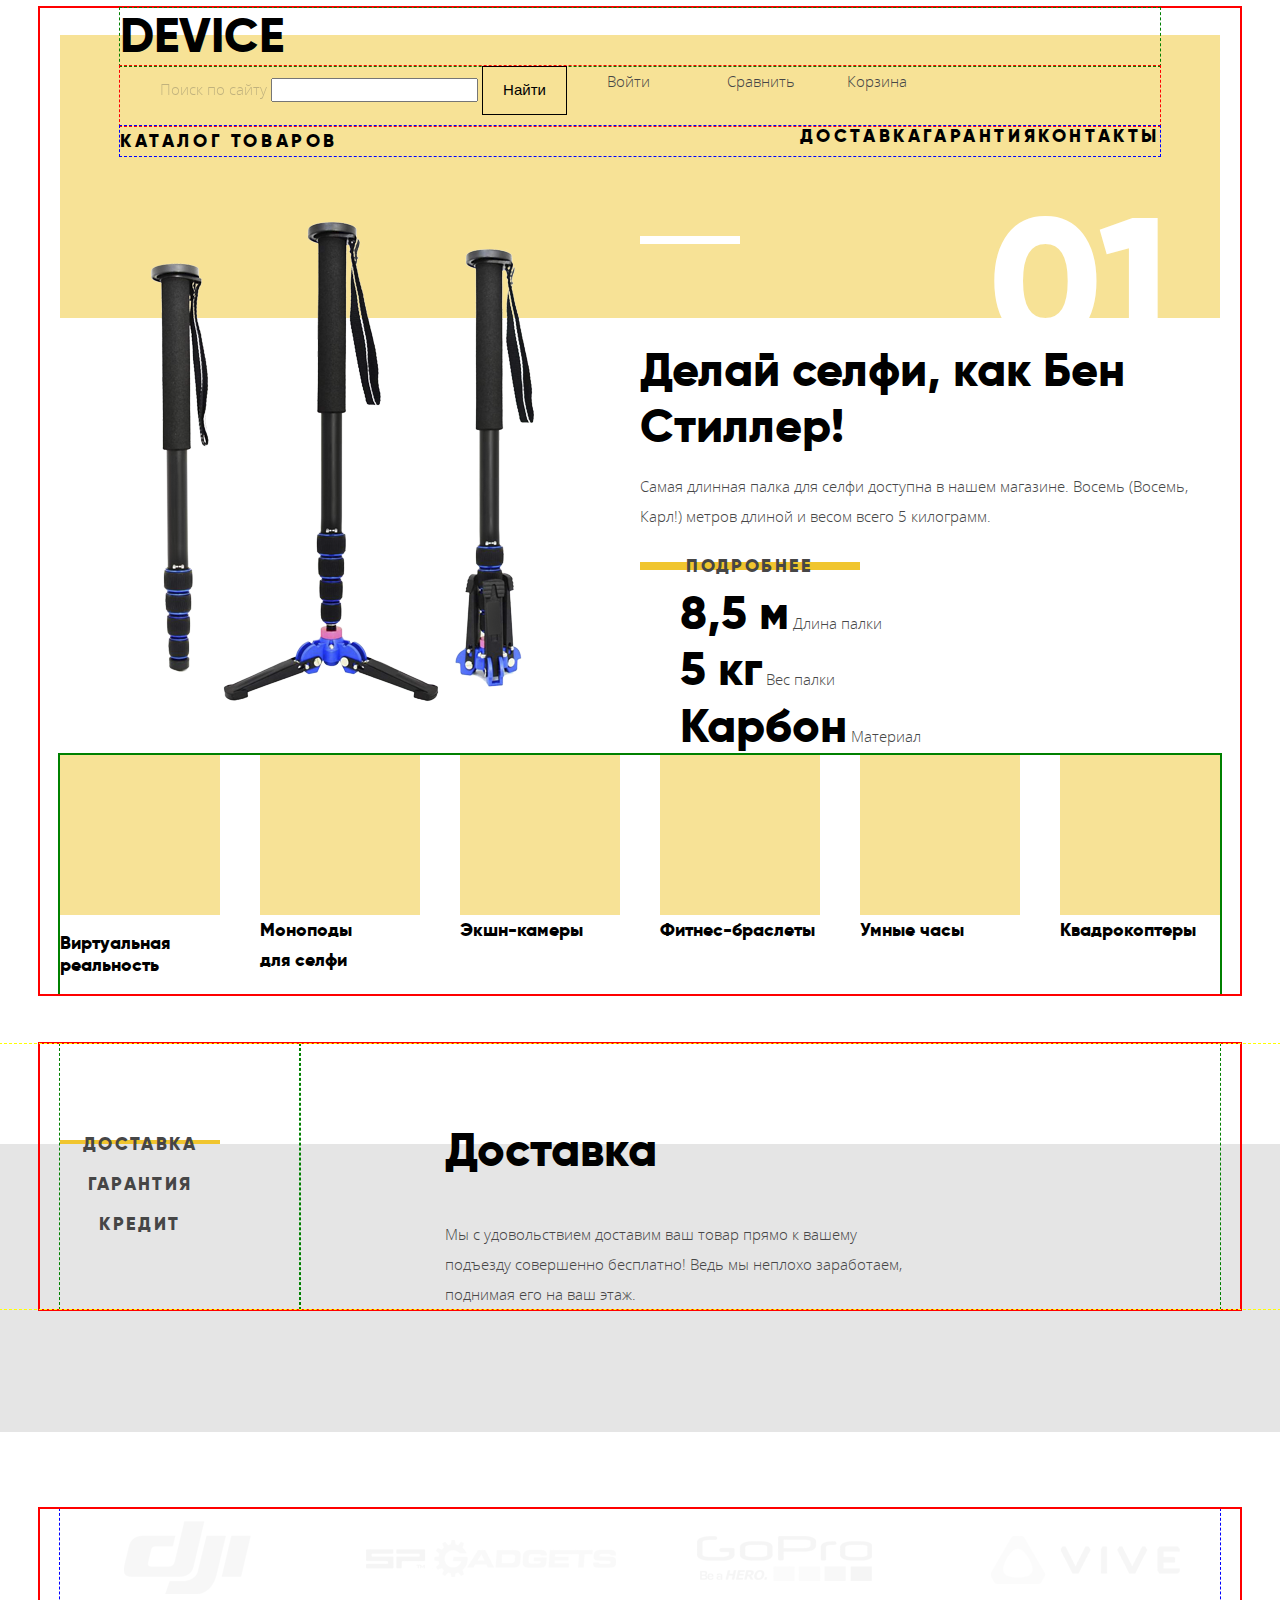
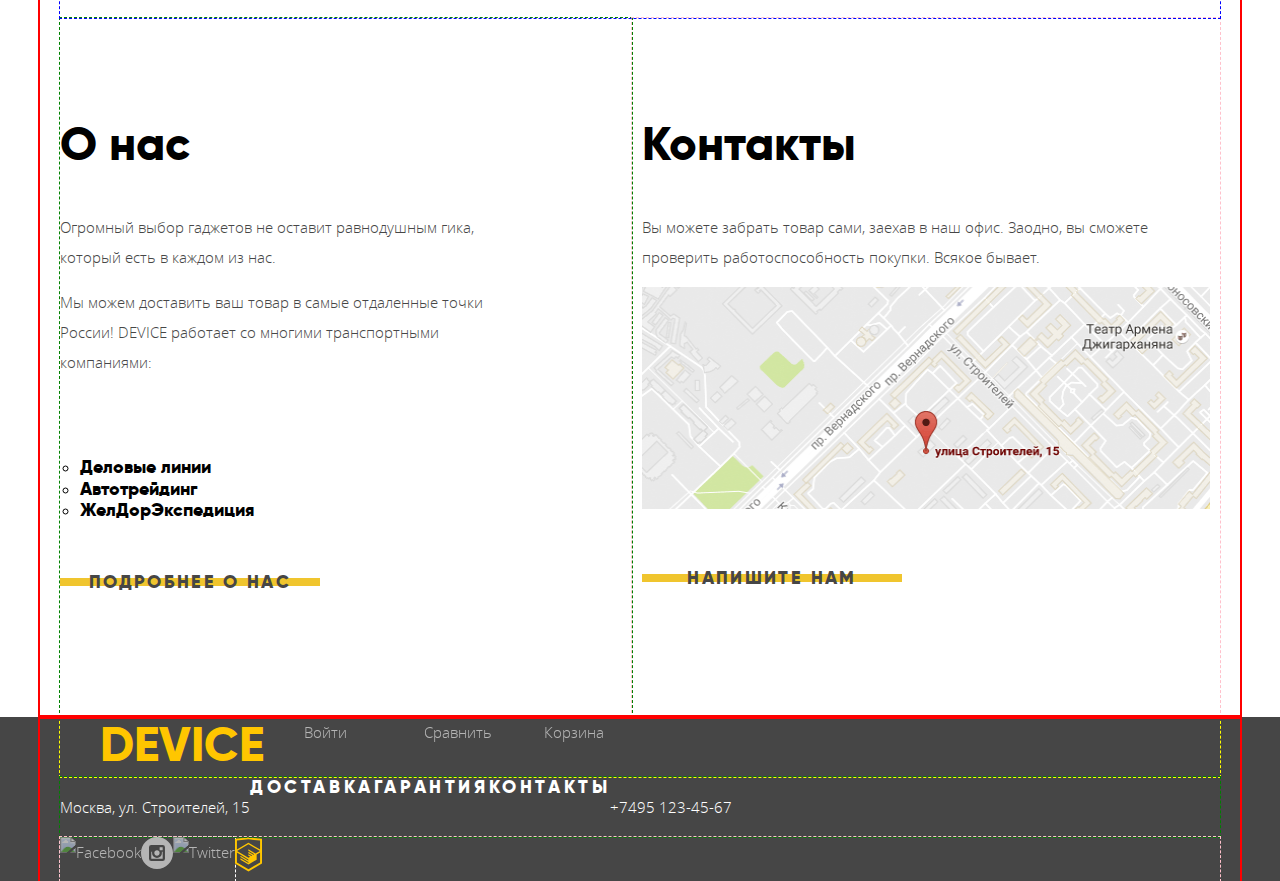
==== commit 1726b689: "Fixed pseudoelement backgrounds" ====
--- a/index.html
+++ b/index.html
@@ -9,262 +9,266 @@
 </head>
 
 <body>
-  <header class="main-header">
-    <nav class="main-navigation">
-      <div class="main-header-logo-wrapper"><a class="main-header-logo pale-direct">device</a></div>
-      <div class="main-header-action-wrapper">
+  <div class="container">
+    <header class="main-header">
+      <nav class="main-navigation">
+        <div class="main-header-logo-wrapper"><a class="main-header-logo">device</a></div>
+        <div class="main-header-action-wrapper">
+          <ul class="user-navigation">
+            <li>
+              <form class="header-search" action="#" method="get">
+                <label for="search-id">Поиск по сайту</label>
+                <input type="search" id="search-id" name="search">
+                <input class="search-btn" type="submit" value="Найти">
+              </form>
+            </li>
+            <li><a class="pale-direct" href="#">Войти</a></li>
+            <li><a class="button pale-direct" href="#">Сравнить</a></li>
+            <li><a class="button pale-direct" href="#">Корзина</a></li>
+          </ul>
+        </div>
+        <div class="site-navigation-wrapper">
+          <ul class="site-navigation">
+            <li><a class="pale-direct">Каталог товаров</a>
+              <ul class="device-catalog-list visually-hidden">
+                <li><a class="pale-direct" href="#">Виртуальная реальность</a></li>
+                <li><a class="pale-direct" href="device-catalog.html">Моноподы для селфи</a></li>
+                <li><a class="pale-direct" href="#">Экшн-камеры</a></li>
+                <li><a class="pale-direct" href="#">Фитнесс-браслеты</a></li>
+                <li><a class="pale-direct" href="#">Умные часы</a></li>
+                <li><a class="pale-direct" href="#">Квадрокоптеры</a></li>
+              </ul>
+            </li>
+          </ul>
+
+          <ul class="site-navigation">
+            <li class="site-navigation"><a class="pale-direct" href="#">Доставка</a></li>
+            <li class="site-navigation"><a class="pale-direct" href="#">Гарантия</a></li>
+            <li class="site-navigation"><a class="pale-direct" href="#">Контакты</a></li>
+          </ul>
+        </div>
+      </nav>
+    </header>
+    <!-- <main class="content"> -->
+      <h1 class="visually-hidden">Device</h1>
+      <div class="items">
+        <h2 class="visually-hidden">Трипод для селфи</h2>
+        <ul class="slider">
+          <li class="slider-item">
+            <img src="img/slider-1_384x486.png" width="384" height="486" alt="Самая длмнная палка для селфи">
+            <div class="slider-content">
+              <b>Делай селфи, как Бен Стиллер!</b>
+              <p>Самая длинная палка для селфи доступна в нашем магазине. Восемь (Восемь, Карл!) метров длиной и весом всего 5 килограмм.</p>
+              <a href="#" class="btn btn-slider">Подробнее</a>
+              <i></i>
+              <i></i>
+              <i></i>
+              <ul class="slider-features">
+                <li class="slider-features-item">
+                  <b>8,5 м</b>
+                  <span>Длина палки</span>
+                </li>
+                <li class="slider-features-item">
+                  <b>5 кг</b>
+                  <span>Вес палки</span>
+                </li>
+                <li class="slider-features-item">
+                  <b>Карбон</b>
+                  <span>Материал</span>
+                </li>
+              </ul>
+            </div>
+          </li>
+        </ul>
+      </div>
+      <div class="items visually-hidden">
+        <h2 class="visually-hidden">Фитнесс-браслет</h2>
+        <ul class="slider">
+          <li class="slider-item">
+            <img src="img/slider-2_345x485.png" width="345" height="485" alt="Фитнесс-браслет">
+            <div class="slider-content">
+              <b>Худеем правильно!</b>
+              <p>Мотивирующие фитнес-браслеты помогут найти в себе силы не пропускать занятия и соблюдать диету.</p>
+              <a href="#" class="btn btn-slider">Подробнее</a>
+              <i></I>
+              <i></I>
+              <i></I>
+              <ul class="slider-features">
+                <li class="slider-features-item">
+                  <b>48 часов</b>
+                  <span>Без подзарядки</span>
+                </li>
+              </ul>
+            </div>
+          </li>
+        </ul>
+      </div>
+      <div class="items visually-hidden">
+        <h2 class="visually-hidden">Квадрокоптер</h2>
+        <ul class="slider">
+          <li class="slider-item">
+            <img src="img/slider-3_526x334.png" width="526" height="334" alt="Квадрокоптер">
+            <div class="slider-content">
+              <b>Порхает как бабочка, жалит как пчела!</b>
+              <p>Этот обычный, на первый взгляд, квадрокоптер оснащен мощным лазером, замаскированным под стандартную камеру.</p>
+              <a href="#" class="btn btn-slider">Подробнее</a>
+              <i></I>
+              <i></I>
+              <i></I>
+              <ul class="slider-features">
+                <li class="slider-features-item">
+                  <b>800 м</b>
+                  <span>Дальность полёта</span>
+                </li>
+                <li class="slider-features-item">
+                  <b>50 м</b>
+                  <span>Радиус поражения</span>
+                </li>
+              </ul>
+            </div>
+          </li>
+        </ul>
+      </div>
+      <section class="catalog-list">
+        <h2 class="visually-hidden">Все товары</h2>
+        <div class="catalog-list-item">
+          <a href="#">
+            <div class="icon icon-1"></div>
+            <p>Виртуальная <br>реальность</p>
+          </a>
+        </div>
+        <div class="catalog-list-item">
+          <a href="device-catalog.html">
+            <div class="icon icon-2"></div>Моноподы <br>для селфи</a>
+        </div>
+        <div class="catalog-list-item">
+          <a href="#">
+            <div class="icon icon-3"></div>Экшн-камеры</a>
+        </div>
+        <div class="catalog-list-item">
+          <a href="#">
+            <div class="icon icon-4"></div>Фитнес-браслеты</a>
+        </div>
+        <div class="catalog-list-item">
+          <a href="#">
+            <div class="icon icon-5"></div>Умные часы</a>
+        </div>
+        <div class="catalog-list-item">
+          <a href="#">
+            <div class="icon icon-6"></div>Квадрокоптеры</a>
+        </div>
+      </section>
+    </div>
+      <section class="features">
+
+        <h2 class="visually-hidden">Вам будут предложены:</h2>
+        <div class="container-features">
+        <aside class="option-list-wrapper">
+          <ul class="option-list">
+            <li class="option">
+              <a class="btn btn-option" href="#deiivery">Доставка</a>
+            </li>
+            <li class="option">
+              <a class="btn btn-option" href="#warranty">Гарантия</a>
+            </li>
+            <li class="option">
+              <a class="btn btn-option" href="#сredit">Кредит</a>
+            </li>
+          </ul>
+        </aside>
+        <div id="delivery" class="option-info delivery">
+          <h2 class="title-secondary">Доставка</h2> Мы с удовольствием доставим ваш товар прямо к вашему подъезду совершенно бесплатно! Ведь мы неплохо заработаем, поднимая его на ваш этаж.
+
+        </div>
+        <div id="warranty" class="visually-hidden option-info warranty">
+          <h2 class="title-secondary">Гарантия</h2> Если из-за возгорания купленного у нас товара у вас сгорит дом — не переживайте, мы выдадим вам новый.<br> Товар, не дом, конечно же.
+
+        </div>
+        <div id="сredit" class="visually-hidden option-info сredit">
+          <h2 class="title-secondary">Кредит</h2> Залезть в долговую яму стало проще! Кредитные консультанты подберут для вас наиболее выгодные условия кредита. Выгодные для нашего банка, разумеется.
+        </div>
+      </div>
+      </section>
+      <div class="container">
+      <section class="parnership">
+        <h2 class="visually-hidden">Партнёры</h2>
+
+        <div class="partner-list"><a href="#"><img src="img/logo260x100-1.png" width="260" height="100" alt="partner1"></a></div>
+        <div class="partner-list"><a href="#"><img src="img/logo260x100-2.png" width="260" height="100" alt="partner2"></a></div>
+        <div class="partner-list"><a href="#"><img src="img/logo260x100-3.png" width="260" height="100" alt="partner3"></a></div>
+        <div class="partner-list"><a href="#"><img src="img/logo260x100-4.png" width="260" height="100" alt="partner4"></a></div>
+
+      </section>
+      <div class="about-us-contact-wrapper">
+        <section class="about-us">
+          <h2 class="title-secondary">О нас</h2>
+          <p>Огромный выбор гаджетов не оставит равнодушным гика, который есть в каждом из нас.
+          </p>
+          <p>Мы можем доставить ваш товар в самые отдаленные точки России! DEVICE работает со многими транспортными компаниями:</p>
+          <ul class="partner-short">
+            <li>Деловые линии</li>
+            <li>Автотрейдинг</li>
+            <li>ЖелДорЭкспедиция</li>
+          </ul>
+          <p><a href="#" class="btn btn-about-us">Подробнее о нас</a></p>
+        </section>
+        <section class="contacts">
+          <h2 class="title-secondary">Контакты</h2>
+          <p>Вы можете забрать товар сами, заехав в наш офис. Заодно, вы сможете проверить работоспособность покупки. Всякое бывает.</p>
+          <p class="contacts-map"><a href="#"><img src="img/map560x222.png"  width="568" height="222" alt="Карта проезда"></a></p>
+          <form class="contact-us visually-hidden" action="#" method="post">
+            <label for="name">Ваше имя:</label>
+            <input class="contact-us-input" type="text" name="name" id="name" placeholder="Представьтесь, пожалуйста">
+            <label for="email">Ваш e-mail:</label>
+            <input class="contact-us-input" type="email" name="email" id="email" placeholder="Для отправки ответа">
+            <label for="message">Текст письма:</label>
+            <textarea class="contact-us-input" name="message" id="message" placeholder="В свободной форме">
+          </textarea>
+            <input type="submit" value="Отправить">
+          </form>
+          <p><a href="#" class="btn btn-contacts">Напишите нам</a></p>
+        </section>
+      </div>
+    <!-- </main> -->
+      </div>
+    <footer class="main-footer">
+      <div class="container">
+      <div class="footer-top-wrapper">
         <ul class="user-navigation">
           <li>
-            <form class="header-search" action="#" method="get">
-              <label for="search-id">Поиск по сайту</label>
-              <input class="visually-hidden" type="search" id="search-id" name="search">
-              <input class="search-btn visually-hidden" type="submit" value="Найти">
-            </form>
-          </li>
-          <li><a class="pale-direct" href="#">Войти</a></li>
-          <li><a class="button pale-direct" href="#">Сравнить</a></li>
-          <li><a class="button pale-direct" href="#">Корзина</a></li>
-        </ul>
-      </div>
-      <div class="site-navigation-wrapper">
-        <ul class="site-navigation">
-          <li><a class="pale-direct">Каталог товаров</a>
-            <ul class="device-catalog-list visually-hidden">
-              <li><a class="pale-direct" href="#">Виртуальная реальность</a></li>
-              <li><a class="pale-direct" href="device-catalog.html">Моноподы для селфи</a></li>
-              <li><a class="pale-direct" href="#">Экшн-камеры</a></li>
-              <li><a class="pale-direct" href="#">Фитнесс-браслеты</a></li>
-              <li><a class="pale-direct" href="#">Умные часы</a></li>
-              <li><a class="pale-direct" href="#">Квадрокоптеры</a></li>
-            </ul>
-          </li>
-        </ul>
-
-        <ul class="site-navigation">
+            <a class="main-header-logo pale-direct">device</a>
+          </li>
+          <li class="login-link">
+            <a class="pale-inverse" href="#">Войти</a>
+          </li>
+          <li><a class="button pale-inverse" href="#">Сравнить</a></li>
+          <li><a class="button pale-inverse" href="#">Корзина</a></li>
+        </ul>
+      </div>
+      <div class="footer-middle-wrapper">
+        <p class="footer-adress">Москва, ул. Строителей, 15</p>
+        <ul class="footer-site-navigation">
           <li class="site-navigation"><a class="pale-direct" href="#">Доставка</a></li>
           <li class="site-navigation"><a class="pale-direct" href="#">Гарантия</a></li>
           <li class="site-navigation"><a class="pale-direct" href="#">Контакты</a></li>
         </ul>
-      </div>
-    </nav>
-  </header>
-  <main class="content">
-    <h1 class="visually-hidden">Device</h1>
-    <section class="carousel">
-      <h2 class="visually-hidden">Хиты продаж</h2>
-      <div class="items">
-        <h3 class="visually-hidden">Трипод для селфи</h3>
-        <div class="image-wrapper">
-          <img src="img/slider-1_384x486.png" width="384" height="486" alt="Самая длмнная палка для селфи">
-        </div>
-        <div class="intro-wrapper">
-          <p class="item-intro">
-            <b>Делай селфи,
-             <!-- <span class="item-number">01</span>  -->
-             как Бен Стиллер!</b>Самая длинная палка для селфи доступна в нашем магазине. Восемь (Восемь, Карл!) метров длиной и весом всего 5 килограмм.</p>
-          <a href="#" class="btn btn-slider">Подробнее</a>
-          <i></i>
-          <i></i>
-          <i></i>
-          <ul class="slider-features">
-            <li class="slider-features-item">
-              <b>8,5 м</b>
-              <span>Длина палки</span>
-            </li>
-            <li class="slider-features-item">
-              <b>5 кг</b>
-              <span>Вес палки</span>
-            </li>
-            <li class="slider-features-item">
-              <b>Карбон</b>
-              <span>Материал</span>
-            </li>
-          </ul>
-        </div>
-      </div>
-      <div class="items">
-        <h3 class="visually-hidden">Фитнесс-браслет</h3>
-        <div class="image-wrapper">
-          <img src="img/slider-2_345x485.png" width="345" height="485" alt="Фитнесс-браслет">
-        </div>
-        <div class="intro-wrapper">
-          <p class="item-intro ">
-            <b>Худеем
-            <!-- <span class="item-number">02</span> -->
-            правильно!</b>Мотивирующие фитнес-браслеты помогут найти в себе силы не пропускать занятия и соблюдать диету.</p>
-          <a href="#" class="btn btn-slider">Подробнее</a>
-          <i></I>
-          <i></I>
-          <i></I>
-          <ul class="slider-features">
-            <li class="slider-features-item">
-              <b>48 часов</b>
-              <span>Без подзарядки</span>
-            </li>
-          </ul>
-        </div>
-      </div>
-      <div class="items">
-        <h3 class="visually-hidden">Квадрокоптер</h3>
-        <div class="image-wrapper">
-          <img src="img/slider-3_526x334.png" width="526" height="334" alt="Квадрокоптер">
-        </div>
-        <div class="intro-wrapper">
-          <p class="item-intro ">
-            <b>Порхает как бабочка, жалит как пчела!</b>Этот обычный, на первый взгляд, квадрокоптер оснащен мощным лазером, замаскированным под стандартную камеру.</p>
-          <a href="#" class="btn btn-slider">Подробнее</a>
-          <i></I>
-          <i></I>
-          <i></I>
-          <ul class="slider-features">
-            <li class="slider-features-item">
-              <b>800 м</b>
-              <span>Дальность полёта</span>
-            </li>
-            <li class="slider-features-item">
-              <b>50 м</b>
-              <span>Радиус поражения</span>
-            </li>
-          </ul>
-        </div>
-      </div>
-    </section>
-    <section class="catalog-list">
-      <h2 class="visually-hidden">Все товары</h2>
-
-      <div class="catalog-list-item">
-        <a href="#">
-          <div class="icon icon-1"></div>
-          <p>Виртуальная <br>реальность</p>
-        </a>
-      </div>
-      <div class="catalog-list-item">
-        <a href="device-catalog.html">
-          <div class="icon icon-2"></div>Моноподы <br>для селфи</a>
-      </div>
-      <div class="catalog-list-item">
-        <a href="#">
-          <div class="icon icon-3"></div>Экшн-камеры</a>
-      </div>
-      <div class="catalog-list-item">
-        <a href="#">
-          <div class="icon icon-4"></div>Фитнес-браслеты</a>
-      </div>
-      <div class="catalog-list-item">
-        <a href="#">
-          <div class="icon icon-5"></div>Умные часы</a>
-      </div>
-      <div class="catalog-list-item">
-        <a href="#">
-          <div class="icon icon-6"></div>Квадрокоптеры</a>
-      </div>
-    </section>
-    <section class="features">
-      <h2 class="visually-hidden">Вам будут предложены:</h2>
-      <div class="option-list-wrapper">
-        <ul class="option-list">
-          <li class="option">
-            <a class="btn btn-option" href="#deiivery">Доставка</a>
-          </li>
-          <li class="option">
-            <a class="btn btn-option" href="#warranty">Гарантия</a>
-          </li>
-          <li class="option">
-            <a class="btn btn-option" href="#сredit">Кредит</a>
-          </li>
-        </ul>
-      </div>
-      <div id="delivery" class="option-info delivery">
-        <h2 class="title-secondary">Доставка</h2> Мы с удовольствием доставим ваш товар прямо к вашему подъезду совершенно бесплатно! Ведь мы неплохо заработаем, поднимая его на ваш этаж.
-
-      </div>
-      <div id="warranty" class="visually-hidden option-info warranty">
-        <h2 class="title-secondary">Гарантия</h2> Если из-за возгорания купленного у нас товара у вас сгорит дом — не переживайте, мы выдадим вам новый.<br> Товар, не дом, конечно же.
-
-      </div>
-      <div id="сredit" class="visually-hidden option-info сredit">
-        <h2 class="title-secondary">Кредит</h2> Залезть в долговую яму стало проще! Кредитные консультанты подберут для вас наиболее выгодные условия кредита. Выгодные для нашего банка, разумеется.
-
-      </div>
-    </section>
-    <section class="parnership">
-      <h2 class="visually-hidden">Партнёры</h2>
-
-      <div class="partner-list"><a href="#"><img src="img/logo260x100-1.png" width="260" height="100" alt="partner1"></a></div>
-      <div class="partner-list"><a href="#"><img src="img/logo260x100-2.png" width="260" height="100" alt="partner2"></a></div>
-      <div class="partner-list"><a href="#"><img src="img/logo260x100-3.png" width="260" height="100" alt="partner3"></a></div>
-      <div class="partner-list"><a href="#"><img src="img/logo260x100-4.png" width="260" height="100" alt="partner4"></a></div>
-
-    </section>
-    <div class="about-us-contact-wrapper">
-      <section class="about-us">
-        <h2 class="title-secondary">О нас</h2>
-        <p>Огромный выбор гаджетов не оставит равнодушным гика, который есть в каждом из нас.
+        <p class="footer-phone">+7495 123-45-67</p>
+      </div>
+      <div class="footer-bottom-wrapper">
+        <div class="footer-social">
+          <ul>
+            <li><a class="social-button pale-inverse" href="#"><img src="img/svg-device/fb.svg" width="32" height="32" alt="Facebook"></a></Li>
+            <li><a class="social-button pale-inverse" href="#"><img src="img/svg-device/instagram.svg" width="32" height="32" alt="Instagram"></a></li>
+            <li><a class="social-button pale-inverse" href="#"><img src="img/svg-device/twitter.svg" width="32" height="32" alt="Twitter"></a></Li>
+          </ul>
+        </div>
+        <p class="footer-copyright">
+          <a class="pale-direct" href="htmlacademy.ru"><img src="img/logo-html.svg" width="27" height="35" alt="htmlacademy.ru"></a>
         </p>
-        <p>Мы можем доставить ваш товар в самые отдаленные точки России! DEVICE работает со многими транспортными компаниями:</p>
-
-
-        <ul class="partner-short">
-          <li>Деловые линии</li>
-          <li>Автотрейдинг</li>
-          <li>ЖелДорЭкспедиция</li>
-        </ul>
-
-        <p><a href="#" class="btn btn-about-us">Подробнее о нас</a></p>
-      </section>
-      <section class="contacts">
-        <h2 class="title-secondary">Контакты</h2>
-        <p>Вы можете забрать товар сами, заехав в наш офис. Заодно, вы сможете проверить работоспособность покупки. Всякое бывает.</p>
-        <p class="contacts-map"><a href="#"><img src="img/map560x222.png"  width="568" height="222" alt="Карта проезда"></a></p>
-        <form class="contact-us visually-hidden" action="#" method="post">
-          <label for="name">Ваше имя:</label>
-          <input class="contact-us-input" type="text" name="name" id="name" placeholder="Представьтесь, пожалуйста">
-          <label for="email">Ваш e-mail:</label>
-          <input class="contact-us-input" type="email" name="email" id="email" placeholder="Для отправки ответа">
-          <label for="message">Текст письма:</label>
-          <textarea class="contact-us-input" name="message" id="message" placeholder="В свободной форме">
-          </textarea>
-          <input type="submit" value="Отправить">
-        </form>
-        <p><a href="#" class="btn btn-contacts">Напишите нам</a></p>
-      </section>
+      </div>
     </div>
-  </main>
-  <footer class="main-footer">
-    <div class="footer-top-wrapper">
-      <ul class="user-navigation">
-        <li>
-          <a class="main-header-logo pale-direct">device</a>
-        </li>
-        <li class="login-link">
-          <a class="pale-inverse" href="#">Войти</a>
-        </li>
-        <li><a class="button pale-inverse" href="#">Сравнить</a></li>
-        <li><a class="button pale-inverse" href="#">Корзина</a></li>
-      </ul>
-    </div>
-    <div class="footer-middle-wrapper">
-      <p class="footer-adress">Москва, ул. Строителей, 15</p>
-      <ul class="footer-site-navigation">
-        <li class="site-navigation"><a class="pale-direct" href="#">Доставка</a></li>
-        <li class="site-navigation"><a class="pale-direct" href="#">Гарантия</a></li>
-        <li class="site-navigation"><a class="pale-direct" href="#">Контакты</a></li>
-      </ul>
-      <p class="footer-phone">+7495 123-45-67</p>
-    </div>
-    <div class="footer-bottom-wrapper">
-      <div class="footer-social">
-        <ul>
-          <li><a class="social-button pale-inverse" href="#"><img src="img/svg-device/fb.svg" width="32" height="32" alt="Facebook"></a></Li>
-          <li><a class="social-button pale-inverse" href="#"><img src="" width="32" height="32" alt="Instagram"></a></li>
-          <li><a class="social-button pale-inverse" href="#"><img src="img/svg-device/twitter.svg" width="32" height="32" alt="Twitter"></a></Li>
-        </ul>
-      </div>
-      <p class="footer-copyright">
-        <a class="pale-direct" href="htmlacademy.ru"><img src="img/logo-html.svg" width="27" height="35" alt="htmlacademy.ru"></a>
-      </p>
-    </div>
-  </footer>
+    </footer>
+
 </body>
 
 </html>
--- a/css/style.css
+++ b/css/style.css
@@ -1,3 +1,31 @@
+
+@font-face {
+  font-family: "Gilroy";
+  src: url("../fonts/gilroylight-webfont.woff2") format("woff2"), url("../fonts/gilroylight-webfont.woff") format("woff");
+  font-weight: 300;
+  font-style: normal;
+}
+
+@font-face {
+  font-family: "Gilroy";
+  src: url("../fonts/gilroyextrabold-webfont.woff2") format("woff2"), url("../fonts/gilroyextrabold-webfont.woff") format("woff");
+  font-weight: 800;
+  font-style: normal;
+}
+
+@font-face {
+  font-family: "Open Sans";
+  src: url("../fonts/opensans-light-webfont.woff2") format("woff2"), url("../fonts/opensans-light-webfont.woff") format("woff");
+  font-weight: 300;
+  font-style: normal;
+}
+
+@font-face {
+  font-family: "Open Sans";
+  src: url("../fonts/opensans-regular-webfont.woff2") format("woff2"), url("../fonts/opensans-regular-webfont.woff") format("woff");
+  font-weight: 400;
+  font-style: normal;
+}
 html, body {
   margin: 0;
   padding: 0;
@@ -7,34 +35,33 @@
   color: rgb(70, 70, 70);
   font-weight: 300;
 }
-
+*, *::before, *::after {
+  box-sizing: border-box;
+}
 .title-main,
 .title-secondary {
   font-family: "Gilroy", Arial, sans-serif;
   color: rgb(0, 0, 0);
-  font-weight: 700;
+  font-weight: 800;
   line-height: 1.2;
 }
-
 .main-header-logo {
   font-family: "Gilroy", Arial, sans-serif;
   font-size: 48px;
   color: rgb(0, 0, 0);
-  font-weight: 700;
+  font-weight: 800;
   line-height: 1.2;
   text-transform: uppercase;
 }
-
 .site-navigation a {
   font-family: "Gilroy", Arial, sans-serif;
   font-size: 18px;
   color: #000000;
-  font-weight: 700;
+  font-weight: 800;
   line-height: 1.2;
   text-transform: uppercase;
   letter-spacing: 0.2em;
 }
-
 .device-catalog-list a {
   font-family: "Open Sans", Arial, sans-serif;
   font-size: 15px;
@@ -44,39 +71,35 @@
   text-transform: inherit;
   letter-spacing: normal;
 }
-
-.item-intro b {
+.item-intro {
+  font-family: "Gilroy", Arial, sans-serif;
+  font-size: 48px;
+  color: rgb(0, 0, 0);
+  font-weight: 800;
+  line-height: 1.2;
+  letter-spacing: normal;
+}
+.filter legend {
+  font-family: "Gilroy", Arial, sans-serif;
+  font-size: 16px;
+  color: rgb(0, 0, 0);
+  font-weight: 800;
+  line-height: 1.2;
+}
+.slider-content b {
   font-family: "Gilroy", Arial, sans-serif;
   font-size: 47px;
   color: rgb(0, 0, 0);
-  font-weight: 700;
+  font-weight: 800;
   line-height: 1.2;
 }
-
-.filter legend {
-  font-family: "Gilroy", Arial, sans-serif;
-  font-size: 16px;
-  color: rgb(0, 0, 0);
-  font-weight: 700;
-  line-height: 1.2;
-}
-
-.slider-features-item b {
-  font-family: "Gilroy", Arial, sans-serif;
-  font-size: 36px;
-  color: rgb(0, 0, 0);
-  font-weight: 300;
-  line-height: 1.2;
-}
-
-.slider-features-item span {
+.item-intro span {
   font-family: "Open Sans", Arial, sans-serif;
   font-size: 13px;
   line-height: 1.54;
   color: rgb(70, 70, 70);
   font-weight: 300;
 }
-
 .catalog-list-item a,
 .partner-short li,
 .contact-us label,
@@ -84,34 +107,41 @@
   font-family: "Gilroy", Arial, sans-serif;
   font-size: 18px;
   color: rgb(0, 0, 0);
-  font-weight: 700;
+  font-weight: 800;
   line-height: 1.2;
 }
-
 .select {
+  position: relative;
   font-family: "Gilroy", Arial, sans-serif;
   font-size: 16px;
   color: rgb(0, 0, 0);
-  font-weight: 700;
+  font-weight: 800;
   line-height: 1.2;
   text-transform: uppercase;
   letter-spacing: 0.2em;
-}
-
+  margin: 0;
+  padding-left: 70px;
+  min-height: 70px;
+  line-height: 60px;
+  background-color: rgba(220,220,220,0.5);
+}
+.select-title::before {
+  content: "";
+  position: absolute;
+  z-index: -1;
+  top: 0;
+  bottom: 0;
+  left: -9999px;
+  right: 0;
+  border-left: 9999px solid rgba(220,220,220,0.5);
+  box-shadow: 9999px 0 0 rgba(220,220,220,0.5);
+}
 .catalog-product b {
   font-family: "Gilroy", Arial, sans-serif;
   font-size: 16px;
   color: rgb(70, 70, 70);
   font-weight: 300;
 }
-/*.item-number {
-  font-family: "Gilroy", Arial, sans-serif;
-  font-size: 180px;
-  color: red;
-  font-weight: 700;
-  line-height: 1.2;
-  text-transform: uppercase;
-}*/
 a {
   text-decoration: none;
   color: rgb(70, 70, 70);
@@ -191,7 +221,7 @@
   display: inline-block;
   vertical-align: baseline;
   padding: .612em 1em;
-  font: 700 18px/1 "Gilroy", Arial, Helvetica, sans-serif;
+  font: 800 18px/1 "Gilroy", Arial, Helvetica, sans-serif;
   text-transform: uppercase;
   letter-spacing: .13em;
   text-decoration: none;
@@ -251,44 +281,29 @@
 .icon {
   width: 160px;
   height: 160px;
-  background-color: #f7e296;
-}
-
+}
 .icon-1 {
-  background-image: url(../img/popular-1.min.svg);
-  background-repeat: no-repeat;
-  background-position: 50% 50%;
+  background: #f7e296 url("../img/popular-1.min.svg") no-repeat 50% 50%;
 }
 
 .icon-2 {
-  background-image: url(../img/popular-2.min.svg);
-  background-repeat: no-repeat;
-  background-position: 50% bottom;
+  background: #f7e296 url("../img/popular-2.min.svg") no-repeat 50% bottom;
 }
 .icon-3 {
-  background-image: url(../img/popular-3.min.svg);
-  background-repeat: no-repeat;
-  background-position: 50% 50%;
+  background: #f7e296 url("../img/popular-3.min.svg") no-repeat 50% 50%;
 }
 .icon-4 {
-  background-image: url(../img/popular-4.min.svg);
-  background-repeat: no-repeat;
-  background-position: 50% 50%;
+  background: #f7e296 url("../img/popular-4.min.svg") no-repeat 50% 50%;
 }
 .icon-5 {
-  background-image: url(../img/popular-5.min.svg);
-  background-repeat: no-repeat;
-  background-position: 50% 50%;
+  background: #f7e296 url("../img/popular-5.min.svg") no-repeat 50% 50%;
 }
 .icon-6 {
-  background-image: url(../img/popular-6.min.svg);
-  background-repeat: no-repeat;
-  background-position: 50% 50%;
+  background: #f7e296 url("../img/popular-6.min.svg") no-repeat 50% 50%;
 }
 .catalog-list-item a:hover .icon {
   background-color: rgba(240, 197, 46, 1);
 }
-
 .catalog-list-item a:active .icon {
   opacity: 0.3;
 }
@@ -342,30 +357,20 @@
 }
 
 .main-footer {
+  display: flex;
+  flex-direction: column;
   color: #ffffff;
   background-color: #464646;
 }
-
 .main-footer .main-header-logo {
   color: #ffc600;
 }
-
 .main-footer a {
   color: #ffffff;
 }
 p.footer-copyright {
   margin: 0;
 }
-.filter-caption-wrapper {
-  width: 440px;
-  background-color: #dcdcdc;
-}
-
-.filter-wrapper {
-  width: 440px;
-  background-color: #ebebeb;
-}
-
 .results {
   opacity: 0.3;
   border: none;
@@ -380,11 +385,6 @@
   opacity: 1;
 }
 
-.results-wrapper {
-  width: 975px;
-  background-color: #ebebeb;
-}
-
 .filter-results-item {
   display: inline;
 }
@@ -396,6 +396,7 @@
 }
 
 .pagination-wrapper {
+  margin-left: 40px;
   width: 760px;
   background-color: #ebebeb;
 }
@@ -418,41 +419,28 @@
   opacity: 0.3;
 }
 
-@font-face {
-  font-family: "gilroylight";
-  src: url("fonts/gilroylight-webfont.woff2") format("woff2"), url("fonts/gilroylight-webfont.woff") format("woff");
-  font-weight: 300;
-  font-style: normal;
-}
-
-@font-face {
-  font-family: "open_sanslight";
-  src: url("fonts/opensans-light-webfont.woff2") format("woff2"), url("fonts/opensans-light-webfont.woff") format("woff");
-  font-weight: 300;
-  font-style: normal;
-}
-
-@font-face {
-  font-family: "gilroyextrabold";
-  src: url("fonts/gilroyextrabold-webfont.woff2") format("woff2"), url("fonts/gilroyextrabold-webfont.woff") format("woff");
-  font-weight: 700;
-  font-style: normal;
-}
-
-@font-face {
-  font-family: "open_sansregular";
-  src: url("fonts/opensans-regular-webfont.woff2") format("woff2"), url("fonts/opensans-regular-webfont.woff") format("woff");
-  font-weight: 700;
-  font-style: normal;
-}
-
+.container,
+.container-features {
+  width: 1200px;
+  padding-right: 20px;
+  padding-left: 20px;
+  margin-right: auto;
+  margin-left: auto;
+  outline: 2px solid red;
+}
+.container-features {
+  display: flex;
+}
 .main-navigation {
+  position: relative;
   width: 1160px;
-  min-height: 200px;
-  margin: 8px auto 20px;
+  min-height: 190px;
+  margin: 8px auto 20px;;
 }
 .main-header-logo-wrapper {
   width: auto;
+  margin-left: 60px;
+  margin-right: 60px;
   outline: dashed 1px green;
 }
 .main-header-action-wrapper {
@@ -460,12 +448,16 @@
   justify-content: space-between;
   flex-wrap: wrap;
   width: auto;
+  margin-left: 60px;
+  margin-right: 60px;
   outline: dashed 1px red;
 }
 .site-navigation-wrapper {
   display: flex;
   justify-content: space-between;
   width: auto;
+  margin-left: 60px;
+  margin-right: 60px;
   outline: dashed 1px blue;
 }
 
@@ -477,54 +469,94 @@
 }
 .user-navigation li {
   box-sizing: border-box;
+  padding-left: 40px;
   min-width: 120px;
   min-height: 60px;
   margin: auto;
 }
 
-.carousel {
-  display: flex;
-  flex-direction: column;
-  width: 1160px;
-  margin: 0 auto;
+.slider {
+  margin: 0;
   padding: 0;
-  outline: dashed 1px green;
-}
+  list-style: none;
+}
+.slider-item {
+  position: relative;
+  display: flex;
+  }
+  .slider-item::before {
+    content: "";
+    position: absolute;
+    z-index: -1;
+    top: 0;
+    right: 0;
+    left: 0;
+    height: 100px;
+    background: #f7e296;
+}
+  .slider-item img {
+    display: block;
+    margin-left: 90px;
+    margin-right: 106px;
+  }
+
+.slider-content {
+  position: relative;
+  width: 580px;
+  padding-top: 125px;
+}
+
+  .slider-content::before {
+    content: "01";
+    position: absolute;
+    top: -113px;
+    right: 50px;
+    color: #fff;
+    font-family: "Gilroy", Arial, sans-serif;
+    font-size: 179px;
+    font-weight: 800;
+  }
+   .slider-content::after {
+    content: "";
+    position: absolute;
+    top: 18px;
+    left: 0;
+    width: 100px;
+    height: 8px;
+    background-color: #fff;
+  }
 .items {
   display: flex;
-  outline: dashed 1px blue;
-}
-.image-wrapper {
-  width: 580px;
-  outline: dashed 1px red;
-}
-.intro-wrapper {
-  width: 580px;
-  outline: dashed 1px yellow;
-}
-
+}
 .catalog-list {
   display: flex;
   justify-content: space-between;
-  width: 1160px;
-  outline: dashed 1px red;
-  margin: 0 auto;
-  padding: 0;
+  outline:solid 2px green;
 }
 .catalog-list-item {
 margin: 0;
 width: 160px;
 }
 .features {
-  display: flex;
-  max-width: 1440px;
-  min-height: 320px;
-  margin: 0 auto;
-  padding: 0;
+  position: relative;
+  display: flex;
+  min-width: 1200px;
+  margin-top: 50px;
+  margin-bottom: 200px;
   outline: dashed 1px yellow;
 }
+.features::after {
+  content: "";
+  position: absolute;
+  display: block;
+  top: 100px;
+  width: 100%;
+  height: 288px;
+  background-color: #e5e5e5;
+  z-index: -1;
+}
 .option-list-wrapper {
-margin: 0 auto 0 140px;
+margin: 0 auto 0 0;
 padding: 80px 80px 0 0;
 outline: dashed 1px green;
 }
@@ -534,30 +566,23 @@
 
 }
 .option-info {
-  margin: 0 140px 0 auto;
+  margin: 0 0 0 auto;
   padding: 40px 295px 0 145px;
   outline: dashed 1px green;
 }
 .delivery {
-  background-image: url(../img/svg-device/delivery.svg);
+  background-image: url("../img/svg-device/delivery.svg");
   background-repeat: no-repeat;
-  background-position: 93% 50%;
+  background-position: 93% 85%;
 }
 .parnership {
   display: flex;
   justify-content: space-between;
-  width: 1160px;
   outline: dashed 1px blue;
-  margin: 0 auto;
-  padding: 0;
 }
 .about-us-contact-wrapper {
   display: flex;
   justify-content: space-between;
-  width: 1160px;
-  outline: dashed 1px red;
-  margin: 0 auto;
-  padding: 0;
 }
 .about-us {
   display: inline;
@@ -585,14 +610,7 @@
   text-align: left;
   outline: dashed 1px pink;
 }
-.content,
-.main-footer {
-  display: flex;
-  flex-direction: column;
-  max-width: 1440px;
-  margin: 0 auto;
-  padding: 0;
-}
+
 .footer-top-wrapper {
   display: flex;
   outline: dashed 1px yellow;
@@ -615,8 +633,9 @@
   padding: 0;
 }
 .title-wrapper {
-  width: 1160px;
+  width: 1040px;
   margin: 0 auto;
+  padding: 0 60px;
   outline: dashed 1px red;
 }
 .breadcrumbs li {
@@ -626,48 +645,59 @@
   display: flex;
   margin: 0;
   padding: 0;
-  width: 1440px;
 }
 .product-filter {
+  position: relative;
   display: flex;
   flex-direction: column;
-  width: 470px;
+  width: 330px;
+  background-color: rgba(220,220,220,0.5);
+}
+
+.product-filter::before {
+  content: "";
+      position: absolute;
+      top: 0;
+      bottom: 0;
+      left: -9998px;
+      right: 0;
+      border-left: 9999px solid rgba(220,220,220,0.5);
+      z-index: -1 ;
+ }
+
+.product-select {
+  display: flex;
+  flex-direction: column;
+  width: 835px;
   min-height: 1283px;
 }
-.filter-caption-wrapper {
-  width: 470px;
-  min-height: 70px;
-}
-.filter-wrapper {
-  width: 470px;
-  min-height: 1213px;
-}
-.product-select {
-  display: flex;
-  flex-direction: column;
-  width: 970px;
-  min-height: 1283px;
-}
 .results-wrapper {
   display: flex;
-  width: 970px;
+  justify-content: space-between;
+  flex-grow: -1;
+  align-items: top;
+  margin-bottom: 60px;
+  width: 835px;
   height: 70px;
 }
-.results-wrapper span,
-.results-wrapper ul {
-  display: inline;
-  box-sizing: border-box;
+
+.product-select ul {
+  display: flex;
+  justify-content: space-around;
+  padding: 0;
+  margin: 0;
+  list-style: none;
 }
 .catalog-product-wrapper {
   display: flex;
   flex-wrap: wrap;
   width: auto;
   min-height: 900px;
-  padding: 70px 30px 70px 70px;
+  padding-left: 30px;
   outline: dashed 1px blue;
 }
 .catalog-product {
-  margin-right: 40px;
+  margin-left: 40px;
   height: 500px;
 }
 .pagination-list  {
@@ -680,3 +710,27 @@
   box-sizing: border-box;
   height: 70px;
 }
+
+.main-navigation::after {
+  content: "";
+  position: absolute;
+  top: 27px;
+  width: 1160px;
+  height: 186px;
+  background-color: #f7e296;
+  z-index: -1;
+}
+ .user-navigation li{
+  position: relative;
+}
+.header-search::before {
+position: absolute;
+  content: "";
+   top: 7px;
+   left: 5px;;
+   width: 20px;
+   height: 20px;
+   background-image: url("../img/svg-device/search.svg");
+   background-repeat: no-repeat;
+   background-position: 0 0;
+}
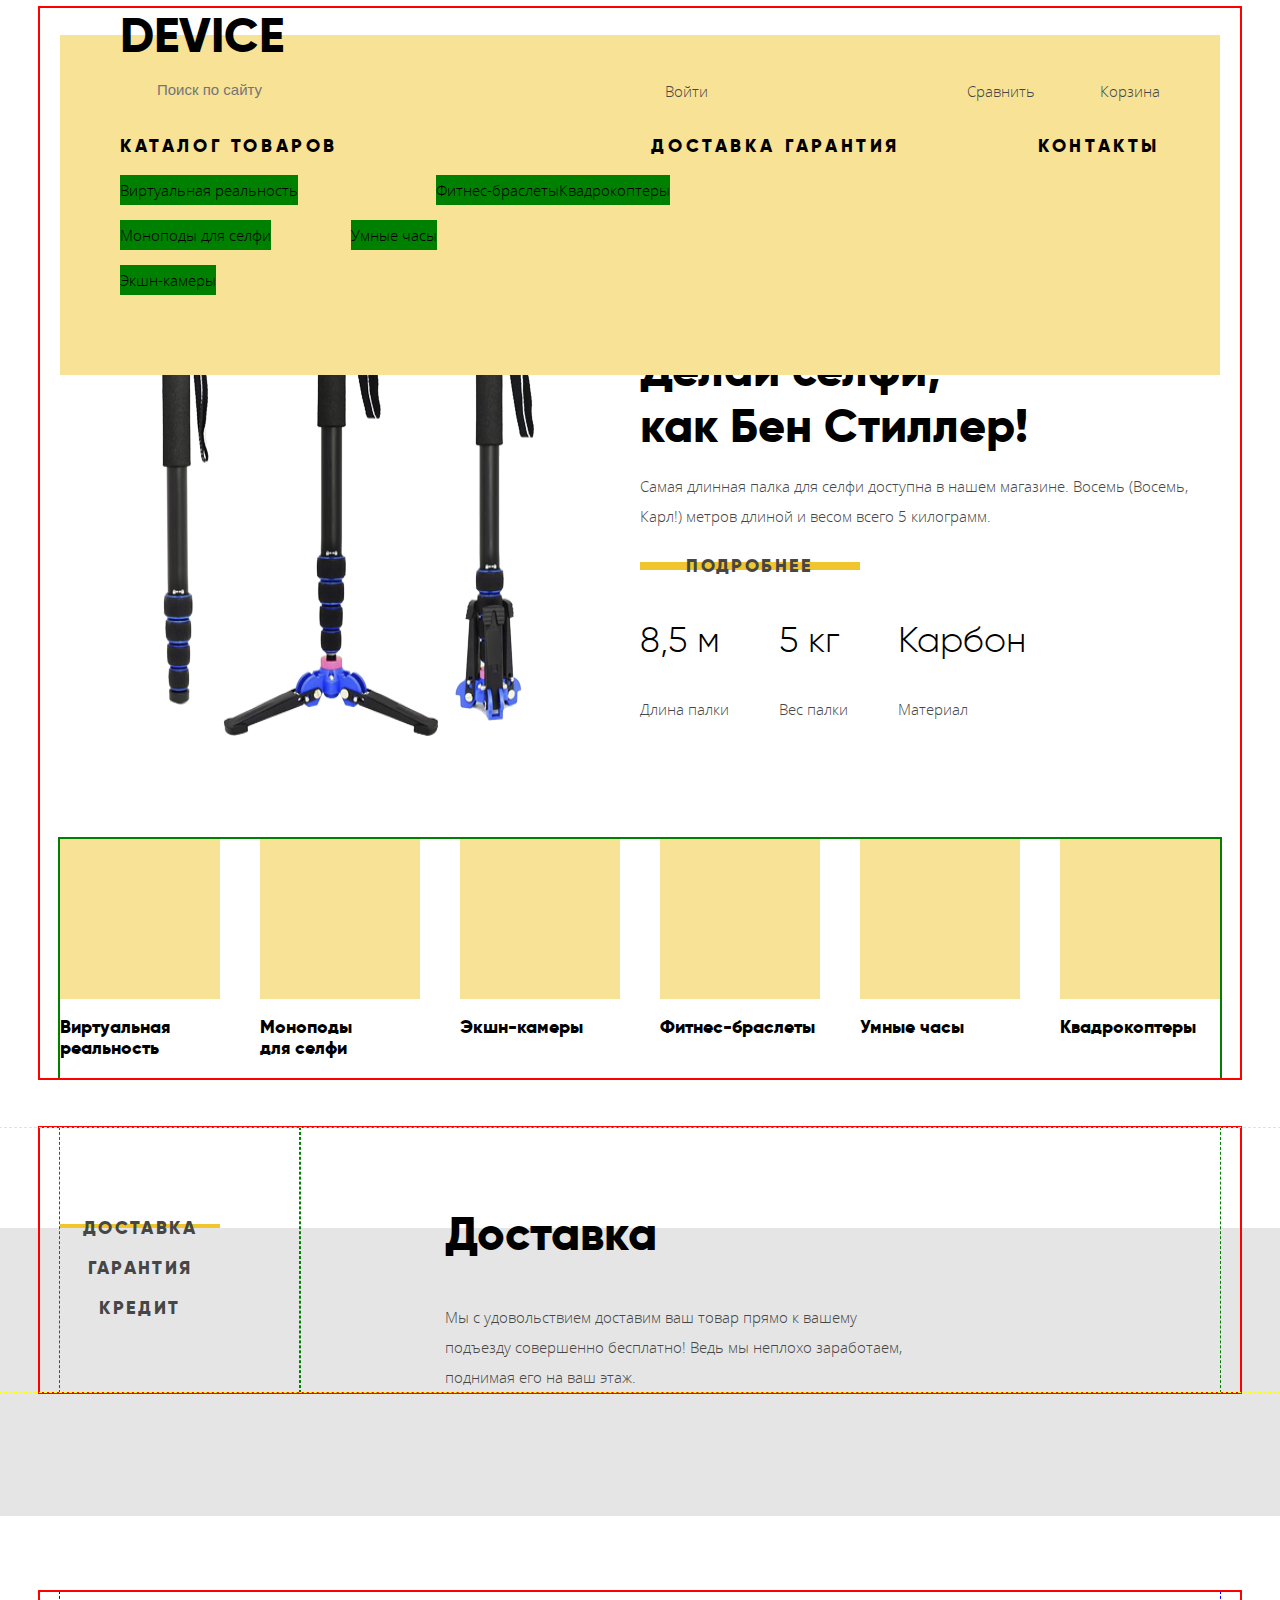
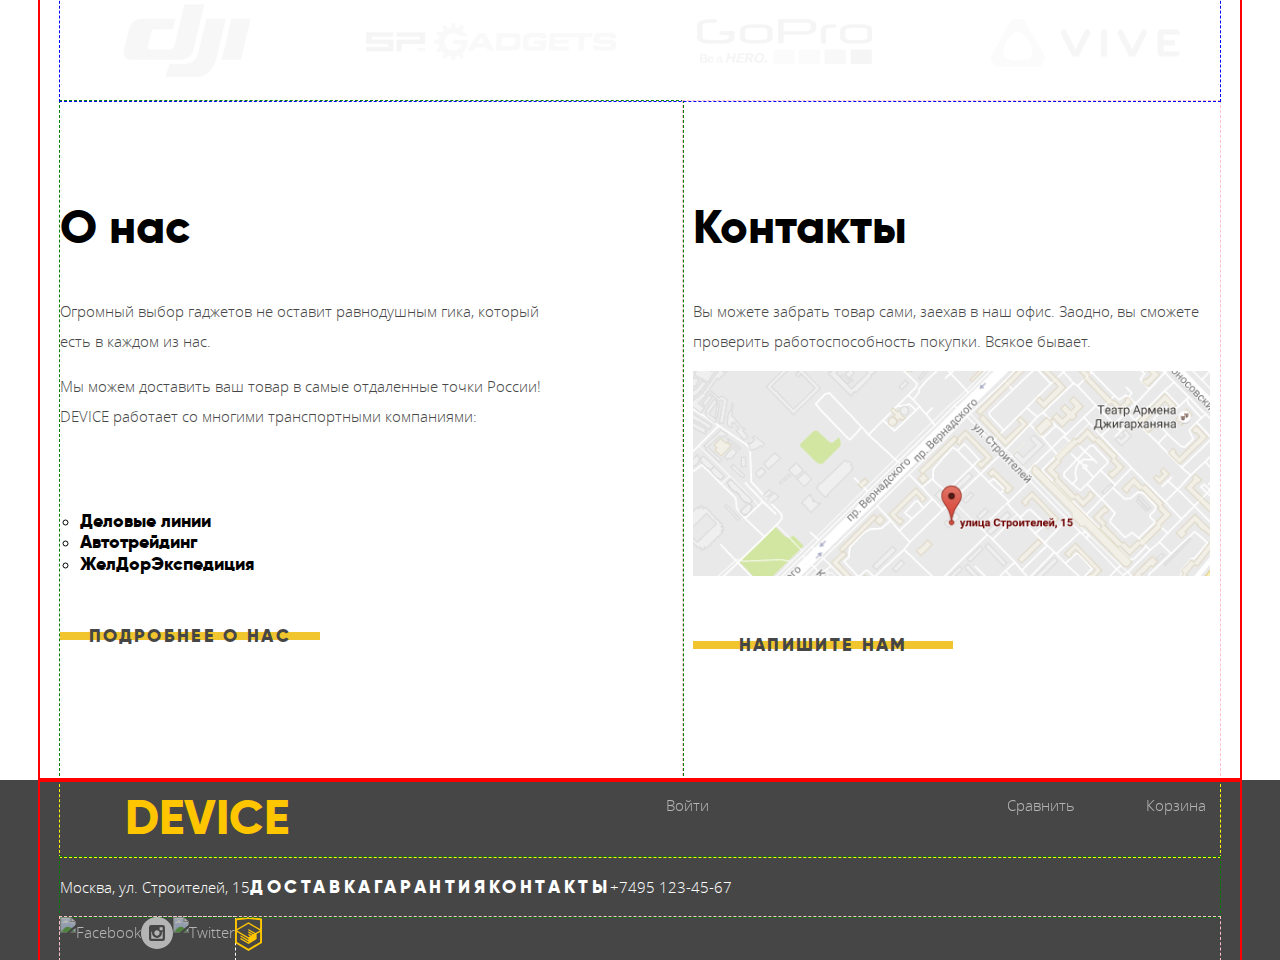
==== commit 70bbfe77: "Merge branch 'master' of https://github.com/cusoq/296799-device" ====
--- a/index.html
+++ b/index.html
@@ -17,31 +17,28 @@
           <ul class="user-navigation">
             <li>
               <form class="header-search" action="#" method="get">
-                <label for="search-id">Поиск по сайту</label>
-                <input type="search" id="search-id" name="search">
-                <input class="search-btn" type="submit" value="Найти">
+                <label class="visually-hidden" for="search-id">Поиск по сайту</label>
+              <input class="text-search" type="search" id="search-id" name="search" placeholder="Поиск по сайту">
+            <span class="input-wrapper"><input class="search-btn" type="submit" value="Найти"></span>
               </form>
             </li>
-            <li><a class="pale-direct" href="#">Войти</a></li>
-            <li><a class="button pale-direct" href="#">Сравнить</a></li>
-            <li><a class="button pale-direct" href="#">Корзина</a></li>
+            <li class="user"><a class="pale-direct" href="#">Войти</a></li>
+            <li class="compare"><a class="button pale-direct" href="#">Сравнить</a></li>
+            <li class="cart"><a class="button pale-direct" href="#">Корзина</a></li>
           </ul>
         </div>
         <div class="site-navigation-wrapper">
           <ul class="site-navigation">
-            <li><a class="pale-direct">Каталог товаров</a>
-              <ul class="device-catalog-list visually-hidden">
+            <li class="nav-catalog-list"><a class="nav-catalog pale-direct">Каталог товаров</a>
+              <ul class="device-catalog-list">
                 <li><a class="pale-direct" href="#">Виртуальная реальность</a></li>
-                <li><a class="pale-direct" href="device-catalog.html">Моноподы для селфи</a></li>
+                <li><a class="pale-direct" href="device-catalog.html">Фитнес-браслеты</a></li>
+                <li><a class="pale-direct" href="#">Квадрокоптеры</a></li>
+                <li><a class="pale-direct" href="#">Моноподы для селфи</a></li>
+                <li><a class="pale-direct" href="#">Умные часы</a></li>
                 <li><a class="pale-direct" href="#">Экшн-камеры</a></li>
-                <li><a class="pale-direct" href="#">Фитнесс-браслеты</a></li>
-                <li><a class="pale-direct" href="#">Умные часы</a></li>
-                <li><a class="pale-direct" href="#">Квадрокоптеры</a></li>
-              </ul>
-            </li>
-          </ul>
-
-          <ul class="site-navigation">
+              </ul>
+            </li>
             <li class="site-navigation"><a class="pale-direct" href="#">Доставка</a></li>
             <li class="site-navigation"><a class="pale-direct" href="#">Гарантия</a></li>
             <li class="site-navigation"><a class="pale-direct" href="#">Контакты</a></li>
@@ -56,8 +53,8 @@
         <ul class="slider">
           <li class="slider-item">
             <img src="img/slider-1_384x486.png" width="384" height="486" alt="Самая длмнная палка для селфи">
-            <div class="slider-content">
-              <b>Делай селфи, как Бен Стиллер!</b>
+            <div class="slider-content mono">
+              <b>Делай селфи,<br> как Бен Стиллер!</b>
               <p>Самая длинная палка для селфи доступна в нашем магазине. Восемь (Восемь, Карл!) метров длиной и весом всего 5 килограмм.</p>
               <a href="#" class="btn btn-slider">Подробнее</a>
               <i></i>
@@ -65,16 +62,16 @@
               <i></i>
               <ul class="slider-features">
                 <li class="slider-features-item">
-                  <b>8,5 м</b>
-                  <span>Длина палки</span>
-                </li>
-                <li class="slider-features-item">
-                  <b>5 кг</b>
-                  <span>Вес палки</span>
-                </li>
-                <li class="slider-features-item">
-                  <b>Карбон</b>
-                  <span>Материал</span>
+                  <p class="data">8,5 м</p>
+                  <p>Длина палки</p>
+                </li>
+                <li class="slider-features-item">
+                  <p class="data">5 кг</p>
+                  <p>Вес палки</p>
+                </li>
+                <li class="slider-features-item">
+                  <p class="data">Карбон</p>
+                  <p>Материал<p>
                 </li>
               </ul>
             </div>
@@ -86,17 +83,17 @@
         <ul class="slider">
           <li class="slider-item">
             <img src="img/slider-2_345x485.png" width="345" height="485" alt="Фитнесс-браслет">
-            <div class="slider-content">
+            <div class="slider-content fit">
               <b>Худеем правильно!</b>
               <p>Мотивирующие фитнес-браслеты помогут найти в себе силы не пропускать занятия и соблюдать диету.</p>
               <a href="#" class="btn btn-slider">Подробнее</a>
-              <i></I>
-              <i></I>
-              <i></I>
+              <i></i>
+              <i></i>
+              <i></i>
               <ul class="slider-features">
                 <li class="slider-features-item">
-                  <b>48 часов</b>
-                  <span>Без подзарядки</span>
+                  <p class="data">48 часов</p>
+                  <p>Без подзарядки</p>
                 </li>
               </ul>
             </div>
@@ -108,21 +105,21 @@
         <ul class="slider">
           <li class="slider-item">
             <img src="img/slider-3_526x334.png" width="526" height="334" alt="Квадрокоптер">
-            <div class="slider-content">
+            <div class="slider-content quad">
               <b>Порхает как бабочка, жалит как пчела!</b>
               <p>Этот обычный, на первый взгляд, квадрокоптер оснащен мощным лазером, замаскированным под стандартную камеру.</p>
               <a href="#" class="btn btn-slider">Подробнее</a>
-              <i></I>
-              <i></I>
-              <i></I>
+              <i></i>
+              <i></i>
+              <i></i>
               <ul class="slider-features">
                 <li class="slider-features-item">
-                  <b>800 м</b>
-                  <span>Дальность полёта</span>
-                </li>
-                <li class="slider-features-item">
-                  <b>50 м</b>
-                  <span>Радиус поражения</span>
+                  <p class="data">800 м</p>
+                  <p>Дальность полёта</p>
+                </li>
+                <li class="slider-features-item">
+                  <p class="data">50 м</p>
+                  <p>Радиус поражения</p>
                 </li>
               </ul>
             </div>
@@ -134,28 +131,28 @@
         <div class="catalog-list-item">
           <a href="#">
             <div class="icon icon-1"></div>
-            <p>Виртуальная <br>реальность</p>
+            <p>Виртуальная реальность</p>
           </a>
         </div>
         <div class="catalog-list-item">
           <a href="device-catalog.html">
-            <div class="icon icon-2"></div>Моноподы <br>для селфи</a>
-        </div>
-        <div class="catalog-list-item">
-          <a href="#">
-            <div class="icon icon-3"></div>Экшн-камеры</a>
-        </div>
-        <div class="catalog-list-item">
-          <a href="#">
-            <div class="icon icon-4"></div>Фитнес-браслеты</a>
-        </div>
-        <div class="catalog-list-item">
-          <a href="#">
-            <div class="icon icon-5"></div>Умные часы</a>
-        </div>
-        <div class="catalog-list-item">
-          <a href="#">
-            <div class="icon icon-6"></div>Квадрокоптеры</a>
+            <div class="icon icon-2"></div><p>Моноподы <br>для селфи</p></a>
+        </div>
+        <div class="catalog-list-item">
+          <a href="#">
+            <div class="icon icon-3"></div><p>Экшн-камеры</p></a>
+        </div>
+        <div class="catalog-list-item">
+          <a href="#">
+            <div class="icon icon-4"></div><p>Фитнес-браслеты</p></a>
+        </div>
+        <div class="catalog-list-item">
+          <a href="#">
+            <div class="icon icon-5"></div><p>Умные часы</p></a>
+        </div>
+        <div class="catalog-list-item">
+          <a href="#">
+            <div class="icon icon-6"></div><p>Квадрокоптеры</p></a>
         </div>
       </section>
     </div>
--- a/css/style.css
+++ b/css/style.css
@@ -38,6 +38,11 @@
 *, *::before, *::after {
   box-sizing: border-box;
 }
+img {
+  max-width: 100%;
+  height: auto;
+}
+
 .title-main,
 .title-secondary {
   font-family: "Gilroy", Arial, sans-serif;
@@ -100,6 +105,15 @@
   color: rgb(70, 70, 70);
   font-weight: 300;
 }
+.slider-content .data {
+  font-family: "Gilroy", Arial, sans-serif;
+  font-size: 36px;
+  color: rgb(0, 0, 0);
+  font-weight: 400;
+  line-height: 1;
+}
+
+
 .catalog-list-item a,
 .partner-short li,
 .contact-us label,
@@ -171,23 +185,6 @@
   opacity: 0.1;
 }
 
-
-.search-btn {
-  width: 85px;
-  height: 49px;
-  border: solid 1px #000000;
-  background-color: #f7e296;
-}
-
-.search-btn:hover {
-  color: #ffffff;
-  background-color: #000000;
-}
-
-.search-btn:active {
-  color: #2e2e2e;
-  background-color: #000000;
-}
 
 li {
   list-style: none;
@@ -435,30 +432,26 @@
   position: relative;
   width: 1160px;
   min-height: 190px;
-  margin: 8px auto 20px;;
+  margin: 8px auto 20px;
 }
 .main-header-logo-wrapper {
   width: auto;
   margin-left: 60px;
   margin-right: 60px;
-  outline: dashed 1px green;
 }
 .main-header-action-wrapper {
   display: flex;
-  justify-content: space-between;
+  justify-content: center;
   flex-wrap: wrap;
   width: auto;
   margin-left: 60px;
   margin-right: 60px;
-  outline: dashed 1px red;
 }
 .site-navigation-wrapper {
   display: flex;
-  justify-content: space-between;
-  width: auto;
+  justify-content: centern;
   margin-left: 60px;
   margin-right: 60px;
-  outline: dashed 1px blue;
 }
 
 .user-navigation,
@@ -466,15 +459,84 @@
   margin: 0;
   padding: 0;
   display: flex;
+  width: 100%;
 }
 .user-navigation li {
+flex-basis: 12%;
+padding-left: 35px;
+}
+.user-navigation li:first-child {
+  flex-grow: 2;
+}
+.user-navigation li:nth-child(2) {
+  flex-grow: 1;
+}
+.user-navigation a {
+  display: block;
+  padding: 10px 0 10px 30px;
+}
+
+.site-navigation li {
+flex-basis: 12%;
+}
+.site-navigation li:first-child {
+  flex-grow: 3;
+}
+.site-navigation li:last-child {
+  flex-grow: 1;
+}
+
+.site-navigation a {
+  display: inline-block;
+  margin-left: auto;
+  padding: 20px 0 10px 0px;
+}
+.device-catalog-list {
+  position: absolute;
+  display: flex;
+  flex-wrap: wrap;
+  width: 550px;
+  padding: 0;
+  margin: 0;
+  list-style: none;
+  z-index: 2;
+}
+
+.device-catalog-list::before {
+  content: "";
+  position: absolute;
+  top: 48px;
+  left: -60px;
+  width: 1160px;
+  height: 160px;
+  background: #f7e296;
+  z-index: -1;
+}
+.device-catalog-list li {
   box-sizing: border-box;
-  padding-left: 40px;
-  min-width: 120px;
-  min-height: 60px;
-  margin: auto;
-}
-
+  margin-top: 0.5em;
+  margin-bottom: 0.5em;
+}
+.device-catalog-list a {
+  margin: 0;
+  padding: 0;
+}
+.device-catalog-list li:first-child,
+.device-catalog-list li:nth-child(4n) {
+  flex-basis: 42%;
+}
+
+.device-catalog-list li:nth-child(3n - 1) {
+  margin-right: auto;
+  margin-left: 0;
+}
+.device-catalog-list li:last-child {
+  flex-basis: 100%;
+}
+.device-catalog-list a {
+  background-color: green;
+  white-space: nowrap;
+}
 .slider {
   margin: 0;
   padding: 0;
@@ -487,7 +549,7 @@
   .slider-item::before {
     content: "";
     position: absolute;
-    z-index: -1;
+    z-index: -2;
     top: 0;
     right: 0;
     left: 0;
@@ -500,6 +562,11 @@
     margin-right: 106px;
   }
 
+a.nav-catalog:active + .device-catalog-list
+ {
+  z-index: 1;
+}
+
 .slider-content {
   position: relative;
   width: 580px;
@@ -507,7 +574,7 @@
 }
 
   .slider-content::before {
-    content: "01";
+    content: "";
     position: absolute;
     top: -113px;
     right: 50px;
@@ -516,6 +583,16 @@
     font-size: 179px;
     font-weight: 800;
   }
+  .mono::before {
+    content: "01";
+  }
+  .fit::before {
+    content: "02";
+  }
+  .quad::before {
+    content: "03";
+  }
+
    .slider-content::after {
     content: "";
     position: absolute;
@@ -527,6 +604,7 @@
   }
 .items {
   display: flex;
+  margin-bottom: 100px;
 }
 .catalog-list {
   display: flex;
@@ -662,7 +740,11 @@
       left: -9998px;
       right: 0;
       border-left: 9999px solid rgba(220,220,220,0.5);
+<<<<<<< HEAD
+      z-index: -2;
+=======
       z-index: -1 ;
+>>>>>>> 1726b6892e423e644f3a14db96ee9bb19f8ea84b
  }
 
 .product-select {
@@ -723,14 +805,119 @@
  .user-navigation li{
   position: relative;
 }
+
+.header-search {
+  box-sizing: border-box;
+}
+.text-search {
+  position: relative;
+  width: 310px;
+background: transparent;
+border: none;
+
+}
+
 .header-search::before {
 position: absolute;
   content: "";
-   top: 7px;
-   left: 5px;;
+   top: 15px;
+   left: 5px;
    width: 20px;
    height: 20px;
    background-image: url("../img/svg-device/search.svg");
    background-repeat: no-repeat;
    background-position: 0 0;
 }
+.input-wrapper {
+  visibility: hidden;
+}
+.search-btn {
+  width: 85px;
+  height: 49px;
+  border: solid 2px #000000;
+  background-color: #f7e296;
+}
+.text-search:focus + .input-wrapper {
+  visibility: visible;
+}
+.text-search:focus {
+  outline: none;
+}
+.input-wrapper::after {
+  content: "";
+  position: absolute;
+  top: 47px;
+  left: 0;
+  width: 361px;
+  height: 1px;
+  border-bottom:solid 2px #000000;
+}
+.search-btn:hover {
+  color: #ffffff;
+  background-color: #000000;
+}
+
+.search-btn:active {
+  color: #2e2e2e;
+  background-color: #000000;
+}
+.user,
+.compare,
+.cart,
+.nav-catalog-list {
+  position: relative;
+}
+.user::before {
+  position: absolute;
+    content: "";
+     top: 20px;
+     left: 45px;
+     width: 20px;
+     height: 20px;
+     background-image: url("../img/svg-device/user.svg");
+     background-repeat: no-repeat;
+     background-position: 0 0;
+}
+.compare::before {
+  position: absolute;
+    content: "";
+     top: 20px;
+     left: 45px;
+     width: 20px;
+     height: 20px;
+     background-image: url("../img/svg-device/compare.svg");
+     background-repeat: no-repeat;
+     background-position: 0 0;
+}
+.cart::before {
+  position: absolute;
+    content: "";
+     top: 20px;
+     left: 45px;
+     width: 20px;
+     height: 20px;
+     background-image: url("../img/svg-device/cart.svg");
+     background-repeat: no-repeat;
+     background-position: 0 0;
+}
+.nav-catalog-list::after {
+  position: absolute;
+    content: "";
+     top: 22px;
+     left: 230px;
+     width: 20px;
+     height: 20px;
+     background-image: url("../img/svg-device/plus.svg");
+     background-repeat: no-repeat;
+     background-position: 0 0;
+     opacity: 0.3;
+}
+
+.slider-features {
+  display: flex;
+  margin: 0;
+  padding: 0;
+}
+.slider-features li {
+  margin-right: 50px;
+}
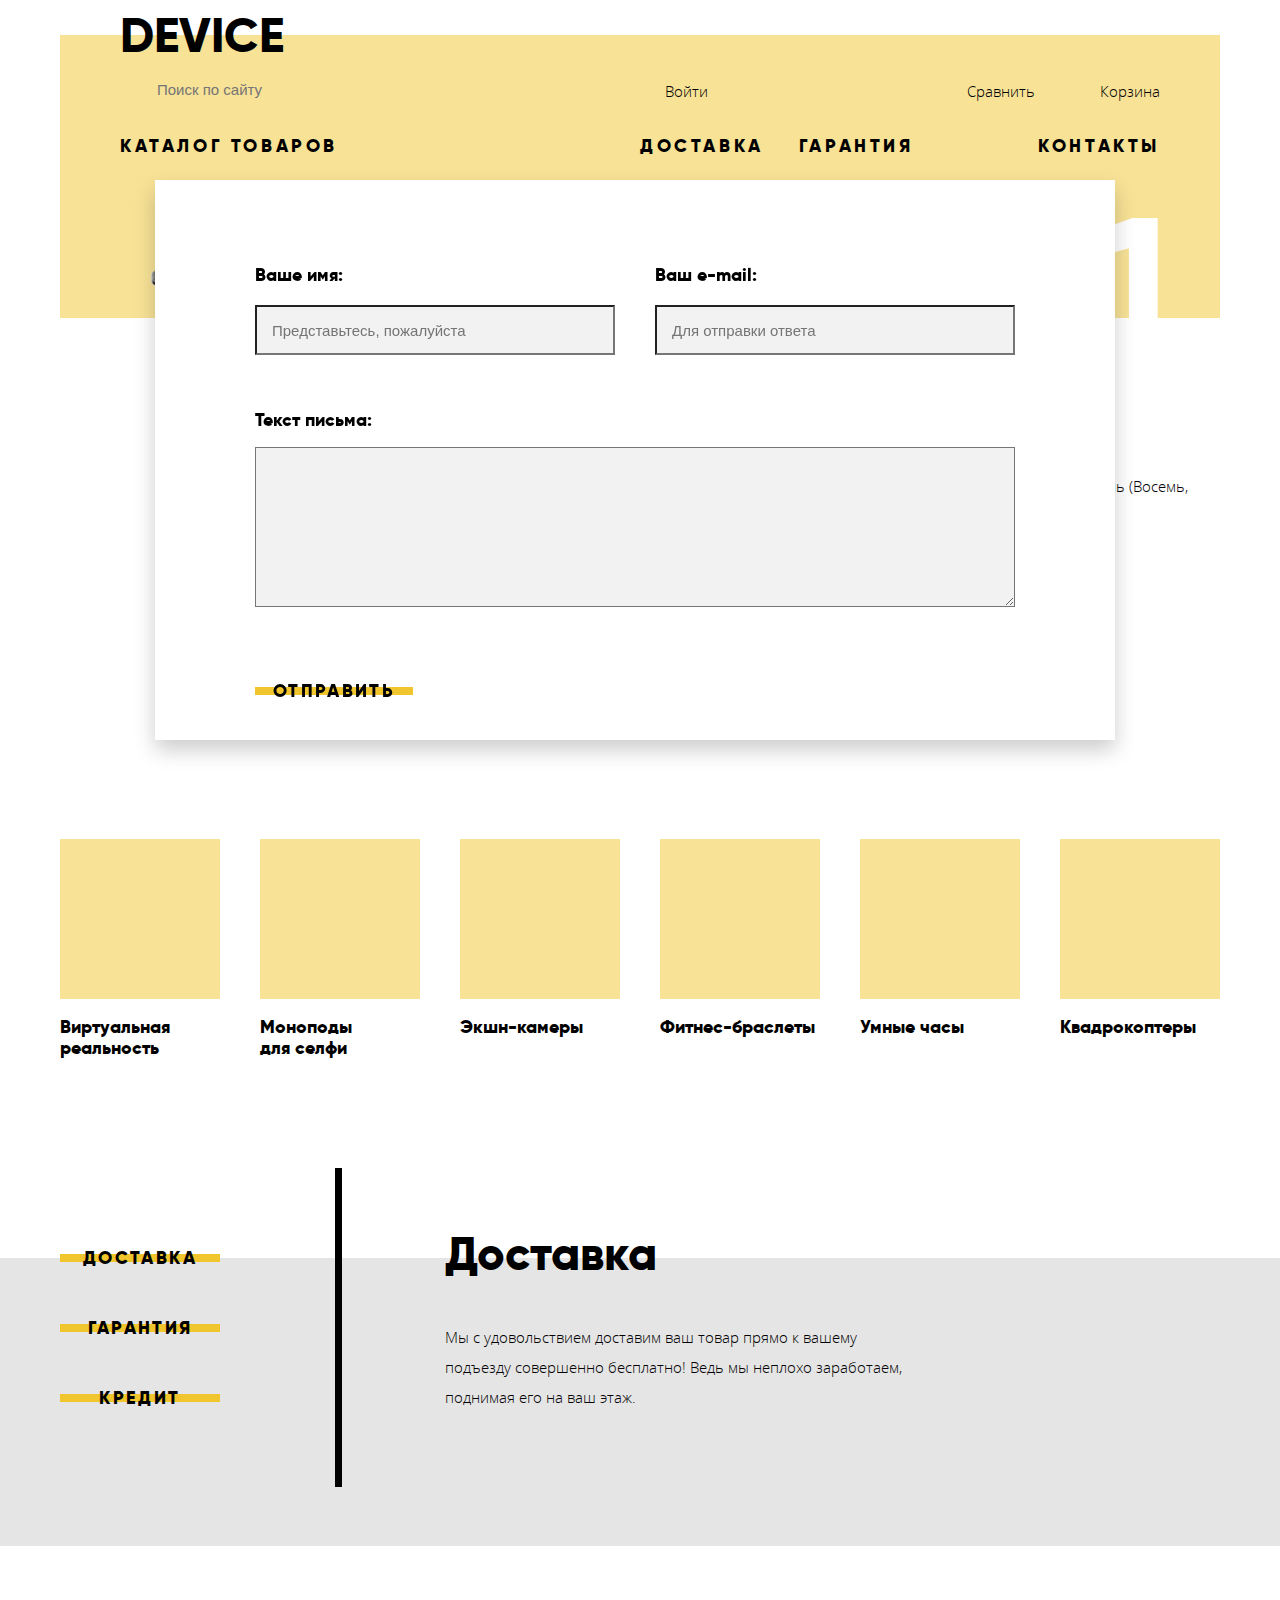
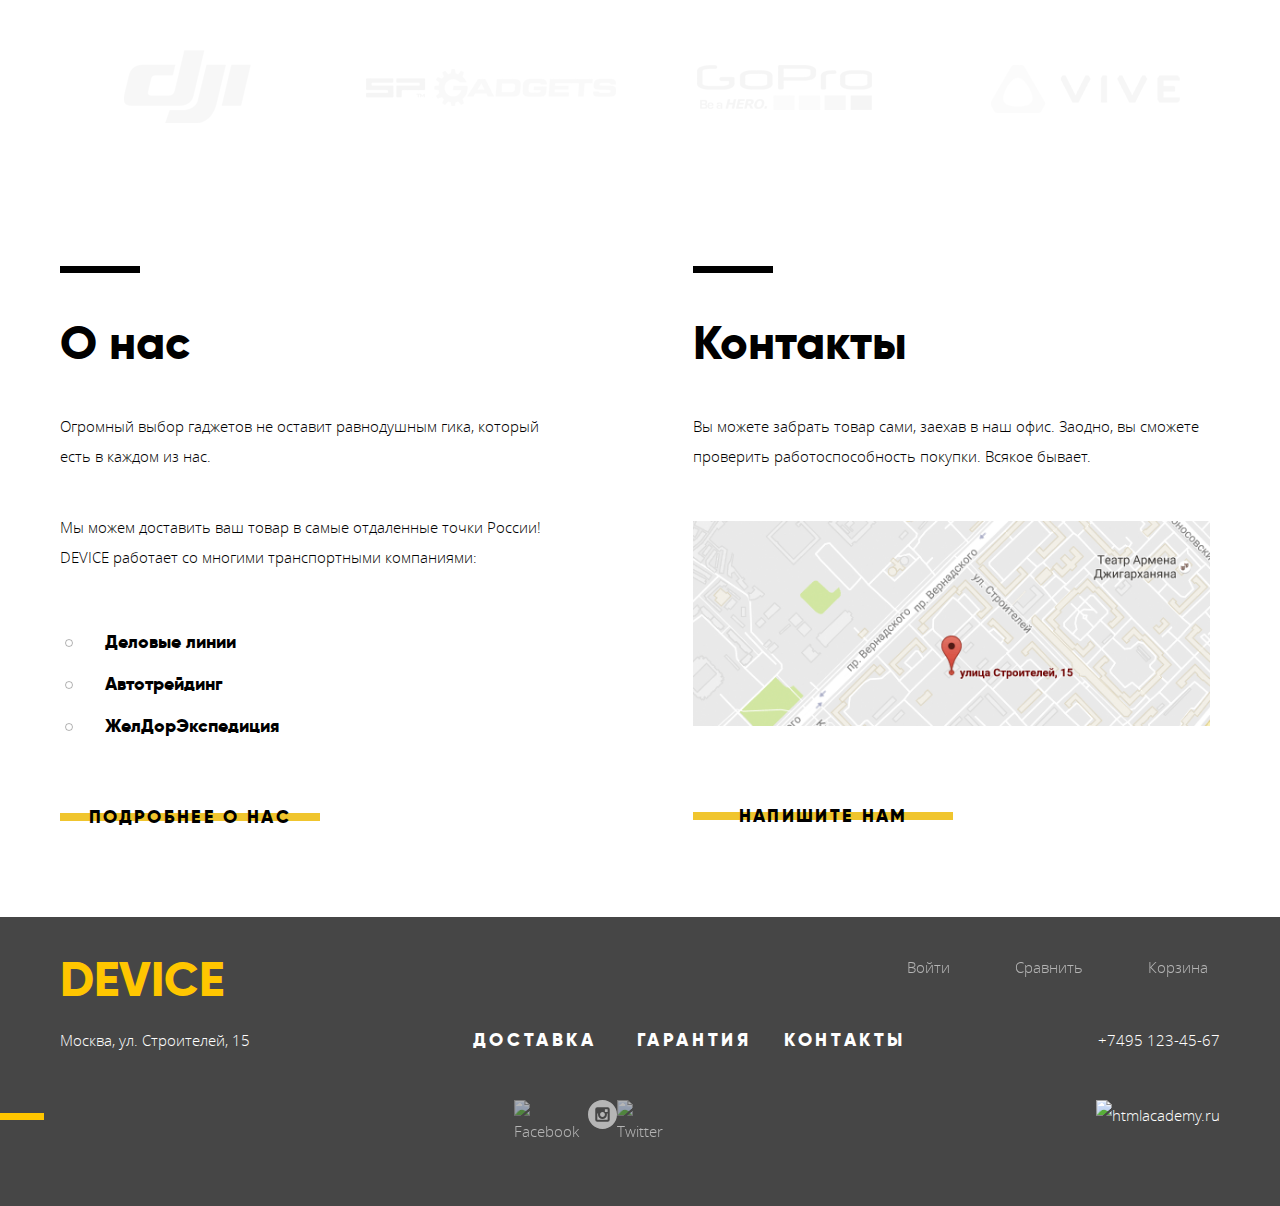
==== commit e2f40dea: "Fixed decoration" ====
--- a/index.html
+++ b/index.html
@@ -12,19 +12,20 @@
   <div class="container">
     <header class="main-header">
       <nav class="main-navigation">
-        <div class="main-header-logo-wrapper"><a class="main-header-logo">device</a></div>
+        <div class="main-header-logo-wrapper">
+          <a class="main-header-logo">device</a></div>
         <div class="main-header-action-wrapper">
           <ul class="user-navigation">
             <li>
               <form class="header-search" action="#" method="get">
                 <label class="visually-hidden" for="search-id">Поиск по сайту</label>
-              <input class="text-search" type="search" id="search-id" name="search" placeholder="Поиск по сайту">
-            <span class="input-wrapper"><input class="search-btn" type="submit" value="Найти"></span>
+                <input class="text-search" type="search" id="search-id" name="search" placeholder="Поиск по сайту">
+                <span class="input-wrapper"><input class="search-btn" type="submit" value="Найти"></span>
               </form>
             </li>
             <li class="user"><a class="pale-direct" href="#">Войти</a></li>
-            <li class="compare"><a class="button pale-direct" href="#">Сравнить</a></li>
-            <li class="cart"><a class="button pale-direct" href="#">Корзина</a></li>
+            <li class="compare"><a class="pale-direct" href="#">Сравнить</a></li>
+            <li class="cart"><a class="pale-direct" href="#">Корзина</a></li>
           </ul>
         </div>
         <div class="site-navigation-wrapper">
@@ -39,207 +40,226 @@
                 <li><a class="pale-direct" href="#">Экшн-камеры</a></li>
               </ul>
             </li>
-            <li class="site-navigation"><a class="pale-direct" href="#">Доставка</a></li>
-            <li class="site-navigation"><a class="pale-direct" href="#">Гарантия</a></li>
-            <li class="site-navigation"><a class="pale-direct" href="#">Контакты</a></li>
+            <li><a class="pale-direct" href="#">Доставка</a></li>
+            <li><a class="pale-direct" href="#">Гарантия</a></li>
+            <li><a class="pale-direct" href="#">Контакты</a></li>
           </ul>
         </div>
       </nav>
     </header>
     <!-- <main class="content"> -->
-      <h1 class="visually-hidden">Device</h1>
-      <div class="items">
-        <h2 class="visually-hidden">Трипод для селфи</h2>
-        <ul class="slider">
-          <li class="slider-item">
-            <img src="img/slider-1_384x486.png" width="384" height="486" alt="Самая длмнная палка для селфи">
-            <div class="slider-content mono">
-              <b>Делай селфи,<br> как Бен Стиллер!</b>
-              <p>Самая длинная палка для селфи доступна в нашем магазине. Восемь (Восемь, Карл!) метров длиной и весом всего 5 килограмм.</p>
-              <a href="#" class="btn btn-slider">Подробнее</a>
-              <i></i>
-              <i></i>
-              <i></i>
-              <ul class="slider-features">
-                <li class="slider-features-item">
-                  <p class="data">8,5 м</p>
-                  <p>Длина палки</p>
-                </li>
-                <li class="slider-features-item">
-                  <p class="data">5 кг</p>
-                  <p>Вес палки</p>
-                </li>
-                <li class="slider-features-item">
-                  <p class="data">Карбон</p>
-                  <p>Материал<p>
-                </li>
-              </ul>
-            </div>
-          </li>
-        </ul>
-      </div>
-      <div class="items visually-hidden">
-        <h2 class="visually-hidden">Фитнесс-браслет</h2>
-        <ul class="slider">
-          <li class="slider-item">
-            <img src="img/slider-2_345x485.png" width="345" height="485" alt="Фитнесс-браслет">
-            <div class="slider-content fit">
-              <b>Худеем правильно!</b>
-              <p>Мотивирующие фитнес-браслеты помогут найти в себе силы не пропускать занятия и соблюдать диету.</p>
-              <a href="#" class="btn btn-slider">Подробнее</a>
-              <i></i>
-              <i></i>
-              <i></i>
-              <ul class="slider-features">
-                <li class="slider-features-item">
-                  <p class="data">48 часов</p>
-                  <p>Без подзарядки</p>
-                </li>
-              </ul>
-            </div>
-          </li>
-        </ul>
-      </div>
-      <div class="items visually-hidden">
-        <h2 class="visually-hidden">Квадрокоптер</h2>
-        <ul class="slider">
-          <li class="slider-item">
-            <img src="img/slider-3_526x334.png" width="526" height="334" alt="Квадрокоптер">
-            <div class="slider-content quad">
-              <b>Порхает как бабочка, жалит как пчела!</b>
-              <p>Этот обычный, на первый взгляд, квадрокоптер оснащен мощным лазером, замаскированным под стандартную камеру.</p>
-              <a href="#" class="btn btn-slider">Подробнее</a>
-              <i></i>
-              <i></i>
-              <i></i>
-              <ul class="slider-features">
-                <li class="slider-features-item">
-                  <p class="data">800 м</p>
-                  <p>Дальность полёта</p>
-                </li>
-                <li class="slider-features-item">
-                  <p class="data">50 м</p>
-                  <p>Радиус поражения</p>
-                </li>
-              </ul>
-            </div>
-          </li>
-        </ul>
-      </div>
-      <section class="catalog-list">
-        <h2 class="visually-hidden">Все товары</h2>
-        <div class="catalog-list-item">
-          <a href="#">
-            <div class="icon icon-1"></div>
-            <p>Виртуальная реальность</p>
-          </a>
-        </div>
-        <div class="catalog-list-item">
-          <a href="device-catalog.html">
-            <div class="icon icon-2"></div><p>Моноподы <br>для селфи</p></a>
-        </div>
-        <div class="catalog-list-item">
-          <a href="#">
-            <div class="icon icon-3"></div><p>Экшн-камеры</p></a>
-        </div>
-        <div class="catalog-list-item">
-          <a href="#">
-            <div class="icon icon-4"></div><p>Фитнес-браслеты</p></a>
-        </div>
-        <div class="catalog-list-item">
-          <a href="#">
-            <div class="icon icon-5"></div><p>Умные часы</p></a>
-        </div>
-        <div class="catalog-list-item">
-          <a href="#">
-            <div class="icon icon-6"></div><p>Квадрокоптеры</p></a>
-        </div>
+    <h1 class="visually-hidden">Device</h1>
+    <div class="items">
+      <h2 class="visually-hidden">Трипод для селфи</h2>
+      <ul class="slider">
+        <li class="slider-item">
+          <img src="img/slider-1_384x486.png" width="384" height="486" alt="Самая длмнная палка для селфи">
+          <div class="slider-content mono">
+            <b>Делай селфи,<br> как Бен Стиллер!</b>
+            <p>Самая длинная палка для селфи доступна в нашем магазине. Восемь (Восемь, Карл!) метров длиной и весом всего 5 килограмм.</p>
+            <a href="#" class="btn btn-slider">Подробнее</a>
+            <i></i>
+            <i></i>
+            <i></i>
+            <ul class="slider-features">
+              <li class="slider-features-item">
+                <p class="data">8,5 м</p>
+                <p>Длина палки</p>
+              </li>
+              <li class="slider-features-item">
+                <p class="data">5 кг</p>
+                <p>Вес палки</p>
+              </li>
+              <li class="slider-features-item">
+                <p class="data">Карбон</p>
+                <p>Материал
+                  <p>
+              </li>
+            </ul>
+          </div>
+        </li>
+      </ul>
+    </div>
+    <div class="items visually-hidden">
+      <h2 class="visually-hidden">Фитнесс-браслет</h2>
+      <ul class="slider">
+        <li class="slider-item">
+          <img src="img/slider-2_345x485.png" width="345" height="485" alt="Фитнесс-браслет">
+          <div class="slider-content fit">
+            <b>Худеем правильно!</b>
+            <p>Мотивирующие фитнес-браслеты помогут найти в себе силы не пропускать занятия и соблюдать диету.</p>
+            <a href="#" class="btn btn-slider">Подробнее</a>
+            <i></i>
+            <i></i>
+            <i></i>
+            <ul class="slider-features">
+              <li class="slider-features-item">
+                <p class="data">48 часов</p>
+                <p>Без подзарядки</p>
+              </li>
+            </ul>
+          </div>
+        </li>
+      </ul>
+    </div>
+    <div class="items visually-hidden">
+      <h2 class="visually-hidden">Квадрокоптер</h2>
+      <ul class="slider">
+        <li class="slider-item">
+          <img src="img/slider-3_526x334.png" width="526" height="334" alt="Квадрокоптер">
+          <div class="slider-content quad">
+            <b>Порхает как бабочка, жалит как пчела!</b>
+            <p>Этот обычный, на первый взгляд, квадрокоптер оснащен мощным лазером, замаскированным под стандартную камеру.</p>
+            <a href="#" class="btn btn-slider">Подробнее</a>
+            <i></i>
+            <i></i>
+            <i></i>
+            <ul class="slider-features">
+              <li class="slider-features-item">
+                <p class="data">800 м</p>
+                <p>Дальность полёта</p>
+              </li>
+              <li class="slider-features-item">
+                <p class="data">50 м</p>
+                <p>Радиус поражения</p>
+              </li>
+            </ul>
+          </div>
+        </li>
+      </ul>
+    </div>
+    <section class="catalog-list">
+      <h2 class="visually-hidden">Все товары</h2>
+      <div class="catalog-list-item">
+        <a href="#">
+          <div class="icon icon-1"></div>
+          <p>Виртуальная реальность</p>
+        </a>
+      </div>
+      <div class="catalog-list-item">
+        <a href="device-catalog.html">
+          <div class="icon icon-2"></div>
+          <p>Моноподы <br>для селфи</p>
+        </a>
+      </div>
+      <div class="catalog-list-item">
+        <a href="#">
+          <div class="icon icon-3"></div>
+          <p>Экшн-камеры</p>
+        </a>
+      </div>
+      <div class="catalog-list-item">
+        <a href="#">
+          <div class="icon icon-4"></div>
+          <p>Фитнес-браслеты</p>
+        </a>
+      </div>
+      <div class="catalog-list-item">
+        <a href="#">
+          <div class="icon icon-5"></div>
+          <p>Умные часы</p>
+        </a>
+      </div>
+      <div class="catalog-list-item">
+        <a href="#">
+          <div class="icon icon-6"></div>
+          <p>Квадрокоптеры</p>
+        </a>
+      </div>
+    </section>
+  </div>
+  <section class="features">
+    <h2 class="visually-hidden">Вам будут предложены:</h2>
+    <div class="container-features">
+      <aside class="option-list-wrapper">
+        <ul class="option-list">
+          <li class="option">
+            <a class="btn btn-option btn-option-current" href="#deiivery">Доставка</a>
+          </li>
+          <li class="option">
+            <a class="btn btn-option" href="#warranty">Гарантия</a>
+          </li>
+          <li class="option">
+            <a class="btn btn-option" href="#сredit">Кредит</a>
+          </li>
+        </ul>
+      </aside>
+      <div id="delivery" class="option-info delivery">
+        <h2 class="title-secondary">Доставка</h2> Мы с удовольствием доставим ваш товар прямо к вашему подъезду совершенно бесплатно! Ведь мы неплохо заработаем, поднимая его на ваш этаж.
+
+      </div>
+      <div id="warranty" class="visually-hidden option-info warranty">
+        <h2 class="title-secondary">Гарантия</h2> Если из-за возгорания купленного у нас товара у вас сгорит дом — не переживайте, мы выдадим вам новый.<br> Товар, не дом, конечно же.
+
+      </div>
+      <div id="сredit" class="visually-hidden option-info credit">
+        <h2 class="title-secondary">Кредит</h2> Залезть в долговую яму стало проще! Кредитные консультанты подберут для вас наиболее выгодные условия кредита. Выгодные для нашего банка, разумеется.
+      </div>
+    </div>
+  </section>
+  <div class="container">
+    <section class="parnership">
+      <h2 class="visually-hidden">Партнёры</h2>
+
+      <div class="partner-list"><a href="#"><img src="img/logo260x100-1.png" width="260" height="100" alt="partner1"></a></div>
+      <div class="partner-list"><a href="#"><img src="img/logo260x100-2.png" width="260" height="100" alt="partner2"></a></div>
+      <div class="partner-list"><a href="#"><img src="img/logo260x100-3.png" width="260" height="100" alt="partner3"></a></div>
+      <div class="partner-list"><a href="#"><img src="img/logo260x100-4.png" width="260" height="100" alt="partner4"></a></div>
+
+    </section>
+    <div class="about-us-contact-wrapper">
+      <section class="about-us">
+        <h2 class="title-secondary">О нас</h2>
+        <p>Огромный выбор гаджетов не оставит равнодушным гика, который есть в каждом из нас.
+        </p>
+        <p>Мы можем доставить ваш товар в самые отдаленные точки России! DEVICE работает со многими транспортными компаниями:</p>
+        <ul class="partner-short">
+          <li>Деловые линии</li>
+          <li>Автотрейдинг</li>
+          <li>ЖелДорЭкспедиция</li>
+        </ul>
+        <a href="#" class="btn btn-about-us">Подробнее о нас</a>
       </section>
-    </div>
-      <section class="features">
-
-        <h2 class="visually-hidden">Вам будут предложены:</h2>
-        <div class="container-features">
-        <aside class="option-list-wrapper">
-          <ul class="option-list">
-            <li class="option">
-              <a class="btn btn-option" href="#deiivery">Доставка</a>
-            </li>
-            <li class="option">
-              <a class="btn btn-option" href="#warranty">Гарантия</a>
-            </li>
-            <li class="option">
-              <a class="btn btn-option" href="#сredit">Кредит</a>
-            </li>
-          </ul>
-        </aside>
-        <div id="delivery" class="option-info delivery">
-          <h2 class="title-secondary">Доставка</h2> Мы с удовольствием доставим ваш товар прямо к вашему подъезду совершенно бесплатно! Ведь мы неплохо заработаем, поднимая его на ваш этаж.
-
-        </div>
-        <div id="warranty" class="visually-hidden option-info warranty">
-          <h2 class="title-secondary">Гарантия</h2> Если из-за возгорания купленного у нас товара у вас сгорит дом — не переживайте, мы выдадим вам новый.<br> Товар, не дом, конечно же.
-
-        </div>
-        <div id="сredit" class="visually-hidden option-info сredit">
-          <h2 class="title-secondary">Кредит</h2> Залезть в долговую яму стало проще! Кредитные консультанты подберут для вас наиболее выгодные условия кредита. Выгодные для нашего банка, разумеется.
-        </div>
-      </div>
+      <section class="contacts">
+        <h2 class="title-secondary">Контакты</h2>
+        <p>Вы можете забрать товар сами, заехав в наш офис. Заодно, вы сможете проверить работоспособность покупки. Всякое бывает.</p>
+        <p class="contacts-map"><a href="#"><img src="img/map560x222.png"  width="568" height="222" alt="Карта проезда"></a></p>
+
+        <a href="#" class="btn btn-contacts">Напишите нам</a>
       </section>
-      <div class="container">
-      <section class="parnership">
-        <h2 class="visually-hidden">Партнёры</h2>
-
-        <div class="partner-list"><a href="#"><img src="img/logo260x100-1.png" width="260" height="100" alt="partner1"></a></div>
-        <div class="partner-list"><a href="#"><img src="img/logo260x100-2.png" width="260" height="100" alt="partner2"></a></div>
-        <div class="partner-list"><a href="#"><img src="img/logo260x100-3.png" width="260" height="100" alt="partner3"></a></div>
-        <div class="partner-list"><a href="#"><img src="img/logo260x100-4.png" width="260" height="100" alt="partner4"></a></div>
-
-      </section>
-      <div class="about-us-contact-wrapper">
-        <section class="about-us">
-          <h2 class="title-secondary">О нас</h2>
-          <p>Огромный выбор гаджетов не оставит равнодушным гика, который есть в каждом из нас.
-          </p>
-          <p>Мы можем доставить ваш товар в самые отдаленные точки России! DEVICE работает со многими транспортными компаниями:</p>
-          <ul class="partner-short">
-            <li>Деловые линии</li>
-            <li>Автотрейдинг</li>
-            <li>ЖелДорЭкспедиция</li>
-          </ul>
-          <p><a href="#" class="btn btn-about-us">Подробнее о нас</a></p>
-        </section>
-        <section class="contacts">
-          <h2 class="title-secondary">Контакты</h2>
-          <p>Вы можете забрать товар сами, заехав в наш офис. Заодно, вы сможете проверить работоспособность покупки. Всякое бывает.</p>
-          <p class="contacts-map"><a href="#"><img src="img/map560x222.png"  width="568" height="222" alt="Карта проезда"></a></p>
-          <form class="contact-us visually-hidden" action="#" method="post">
-            <label for="name">Ваше имя:</label>
-            <input class="contact-us-input" type="text" name="name" id="name" placeholder="Представьтесь, пожалуйста">
-            <label for="email">Ваш e-mail:</label>
-            <input class="contact-us-input" type="email" name="email" id="email" placeholder="Для отправки ответа">
-            <label for="message">Текст письма:</label>
-            <textarea class="contact-us-input" name="message" id="message" placeholder="В свободной форме">
-          </textarea>
-            <input type="submit" value="Отправить">
-          </form>
-          <p><a href="#" class="btn btn-contacts">Напишите нам</a></p>
-        </section>
-      </div>
-    <!-- </main> -->
-      </div>
-    <footer class="main-footer">
-      <div class="container">
+    </div>
+    <section class="modal contact-us">
+      <h2 class="visually-hidden">Отзовитесь!</h2>
+      <form class="modal-form-contact" action="#" method="post">
+        <div><label for="name">Ваше имя:</label>
+        <p><input class="contact-us-input" type="text" name="name" id="name" placeholder="Представьтесь, пожалуйста"></p></div>
+        <div><label for="email">Ваш e-mail:</label>
+        <p><input class="contact-us-input" type="email" name="email" id="email" placeholder="Для отправки ответа"></p></div>
+        <label for="message">Текст письма:</label>
+        <p><textarea class="contact-us-text" name="message" id="message" placeholder="В свободной форме">
+        </textarea></p>
+        <span class="btn"><input class="visually-hidden" type="submit" value="Отправить">Отправить</span>
+        <button class="modal-close" type="button">Закрыть</button>
+      </form>
+    </section>
+    <section class="modal modal-map">
+      <h2 class="visually-hidden">Вам сюда!</h2>
+      <iframe src="https://yandex.ru/map-widget/v1/-/CBUj4LcmPD" width="994" height="593" frameborder="0"></iframe>
+      <button class="modal-close" type="button">Закрыть</button>
+    </section>
+  </div>
+  <footer class="main-footer">
+    <div class="container">
       <div class="footer-top-wrapper">
-        <ul class="user-navigation">
+        <ul class="footer-navigation">
           <li>
             <a class="main-header-logo pale-direct">device</a>
           </li>
-          <li class="login-link">
-            <a class="pale-inverse" href="#">Войти</a>
-          </li>
-          <li><a class="button pale-inverse" href="#">Сравнить</a></li>
-          <li><a class="button pale-inverse" href="#">Корзина</a></li>
+          <li>
+            <a class="footer-user pale-inverse" href="#">Войти</a>
+          </li>
+          <li><a class="footer-compare pale-inverse" href="#">Сравнить</a></li>
+          <li><a class="footer-cart pale-inverse" href="#">Корзина</a></li>
         </ul>
       </div>
       <div class="footer-middle-wrapper">
@@ -260,11 +280,11 @@
           </ul>
         </div>
         <p class="footer-copyright">
-          <a class="pale-direct" href="htmlacademy.ru"><img src="img/logo-html.svg" width="27" height="35" alt="htmlacademy.ru"></a>
+          <a class="pale-direct" href="https://htmlacademy.ru/intensive/htmlcss"><img src="img/svg-device/logo-html.svg" width="27" height="35" alt="htmlacademy.ru"></a>
         </p>
       </div>
     </div>
-    </footer>
+  </footer>
 
 </body>
 
--- a/css/style.css
+++ b/css/style.css
@@ -32,7 +32,7 @@
   font-family: "Open Sans", Arial, sans-serif;
   font-size: 15px;
   line-height: 2;
-  color: rgb(70, 70, 70);
+  color: rgba(0,0,0,1);
   font-weight: 300;
 }
 *, *::before, *::after {
@@ -46,14 +46,14 @@
 .title-main,
 .title-secondary {
   font-family: "Gilroy", Arial, sans-serif;
-  color: rgb(0, 0, 0);
+  color:  rgba(0,0,0,1);
   font-weight: 800;
   line-height: 1.2;
 }
 .main-header-logo {
   font-family: "Gilroy", Arial, sans-serif;
   font-size: 48px;
-  color: rgb(0, 0, 0);
+  color:  rgba(0,0,0,1);
   font-weight: 800;
   line-height: 1.2;
   text-transform: uppercase;
@@ -61,7 +61,7 @@
 .site-navigation a {
   font-family: "Gilroy", Arial, sans-serif;
   font-size: 18px;
-  color: #000000;
+  color:  rgba(0,0,0,1);
   font-weight: 800;
   line-height: 1.2;
   text-transform: uppercase;
@@ -71,7 +71,7 @@
   font-family: "Open Sans", Arial, sans-serif;
   font-size: 15px;
   line-height: 2;
-  color: rgb(0, 0, 0);
+  color:  rgba(0,0,0,1);
   font-weight: 300;
   text-transform: inherit;
   letter-spacing: normal;
@@ -79,7 +79,7 @@
 .item-intro {
   font-family: "Gilroy", Arial, sans-serif;
   font-size: 48px;
-  color: rgb(0, 0, 0);
+  color:  rgba(0,0,0,1);
   font-weight: 800;
   line-height: 1.2;
   letter-spacing: normal;
@@ -87,14 +87,14 @@
 .filter legend {
   font-family: "Gilroy", Arial, sans-serif;
   font-size: 16px;
-  color: rgb(0, 0, 0);
+  color:  rgba(0,0,0,1);
   font-weight: 800;
   line-height: 1.2;
 }
 .slider-content b {
   font-family: "Gilroy", Arial, sans-serif;
   font-size: 47px;
-  color: rgb(0, 0, 0);
+  color:  rgba(0,0,0,1);
   font-weight: 800;
   line-height: 1.2;
 }
@@ -102,13 +102,13 @@
   font-family: "Open Sans", Arial, sans-serif;
   font-size: 13px;
   line-height: 1.54;
-  color: rgb(70, 70, 70);
+  color:  rgba(0,0,0,1);
   font-weight: 300;
 }
 .slider-content .data {
   font-family: "Gilroy", Arial, sans-serif;
   font-size: 36px;
-  color: rgb(0, 0, 0);
+  color:  rgba(0,0,0,1);
   font-weight: 400;
   line-height: 1;
 }
@@ -120,7 +120,7 @@
 .catalog-product p {
   font-family: "Gilroy", Arial, sans-serif;
   font-size: 18px;
-  color: rgb(0, 0, 0);
+  color:  rgba(0,0,0,1);
   font-weight: 800;
   line-height: 1.2;
 }
@@ -128,16 +128,23 @@
   position: relative;
   font-family: "Gilroy", Arial, sans-serif;
   font-size: 16px;
-  color: rgb(0, 0, 0);
+  color:  rgba(0,0,0,1);
   font-weight: 800;
   line-height: 1.2;
   text-transform: uppercase;
   letter-spacing: 0.2em;
   margin: 0;
-  padding-left: 70px;
   min-height: 70px;
   line-height: 60px;
   background-color: rgba(220,220,220,0.5);
+}
+.select-title-sort {
+  padding-left: 70px;
+  padding-top: 5px;
+}
+.select-title-filter {
+  padding-top: 5px;
+  padding-left: 60px;
 }
 .select-title::before {
   content: "";
@@ -153,24 +160,22 @@
 .catalog-product b {
   font-family: "Gilroy", Arial, sans-serif;
   font-size: 16px;
-  color: rgb(70, 70, 70);
+  color:  rgba(0,0,0,1);
   font-weight: 300;
 }
 a {
   text-decoration: none;
-  color: rgb(70, 70, 70);
+  color: rgba(0,0,0,1);
 }
 
 a.pale-direct:hover,
 .header-search:hover label,
-a.breadcrumbs-navigation:hover,
 .pale-inverse {
   opacity: 0.6;
 }
 
 a.pale-direct:active,
 .header-search label,
-a.breadcrumbs-navigation,
 a.pale-inverse:active {
   opacity: 0.3;
 }
@@ -180,9 +185,15 @@
   opacity: 1;
 }
 
+a.breadcrumbs-navigation {
+  opacity: 0.6;
+}
+a.breadcrumbs-navigation:hover {
+  opacity: 1;
+}
 a.breadcrumbs-navigation:active,
 .current {
-  opacity: 0.1;
+  opacity: 0.3;
 }
 
 
@@ -190,8 +201,9 @@
   list-style: none;
 }
 
-.title-main {
+h1.title-main {
   font-size: 48px;
+  margin: 0;
 }
 
 .title-secondary {
@@ -208,9 +220,116 @@
   	width: 1px !important;
   	overflow: hidden;
 }
-
+/*.select-title {
+
+}*/
 .filter fieldset {
+  position: relative;
   border: none;
+  margin-left: 60px;
+  margin-right: 65px;
+  padding: 0;
+    /*outline: dashed green;*/
+}
+.filter legend {
+  padding-top: 10px;
+}
+.filter .filter-result {
+  margin-right: 0;
+}
+
+.range-filter {
+  position: relative;
+  margin-top: 70px;
+}
+.range-filter::after {
+  content: "";
+  position: absolute;
+  top: -10px;
+  left: 0;
+  width: 200px;
+  height: 1px;
+  background-color: rgba(0,0,0,1);
+}
+.check {
+  position: relative;
+  display: flex;
+  flex-direction: column;
+  min-height: 280px;
+}
+.check::after {
+  content: "";
+  position: absolute;
+  top: 0px;
+  left: 0;
+  width: 200px;
+  height: 2px;
+  background-color: rgba(0,0,0,1);
+}
+.radio {
+  position: relative;
+  display: flex;
+  flex-direction: column;
+  min-height: 150px;
+}
+.radio::after {
+  content: "";
+  position: absolute;
+  top: 0px;
+  left: 0;
+  width: 200px;
+  height: 2px;
+  background-color: rgba(0,0,0,1);
+}
+.check input:hover,
+.radio input:hover {
+opacity: 0.6;
+}
+.check label,
+.radio label {
+  position: relative;
+  box-sizing: border-box;
+  margin-left: 35px;
+}
+
+.check label::before {
+  content: "" ;
+  position: absolute;
+  top: -5px;
+  left: -40px;
+  width: 27px;
+  height: 27px;
+  cursor: pointer;
+  background: transparent;
+  background-image: url("../img/svg-device/checkbox-off.svg");
+  background-repeat: no-repeat;
+  background-position: 93% 85%;
+}
+
+.check input[checked] + label::before {
+  left: -35px;
+  background-image: url("../img/svg-device/checkbox-on.svg");
+}
+.check input:hover + label::before,
+.radio input:hover + label::before {
+  opacity: 0.6;
+}
+.radio label::before {
+  content: "" ;
+  position: absolute;
+  top: -5px;
+  left: -40px;
+  width: 27px;
+  height: 27px;
+  cursor: pointer;
+  background: transparent;
+  background-image: url("../img/svg-device/radio-off.svg");
+  background-repeat: no-repeat;
+  background-position: 93% 85%;
+}
+.radio input:active,
+.radio input[checked] + label::before {
+  background-image: url("../img/svg-device/radio-on.svg");
 }
 
 .btn {
@@ -254,14 +373,19 @@
 
 .btn-about-us, .btn-contacts {
   min-width: 260px;
+  margin-top: 20px;
 }
 
 .btn-catalog-product {
   min-width: 200px;
+  margin-bottom: 10px;
 }
 
 .btn-option {
+  box-sizing: border-box;
   min-width: 160px;
+  margin-top: 10px;
+  margin-bottom: 20px;
 }
 
 .btn-option:active {
@@ -272,7 +396,12 @@
 .btn-option:active::after {
   width: 278px;
   height: 40px;
-  background-color: #000000;
+  background-color:  rgba(0,0,0,1);
+}
+
+.btn-filter {
+  min-width: 200px;
+  z-index: 1;
 }
 
 .icon {
@@ -332,25 +461,98 @@
 .about-us .btn-line::before {
   width: 260px;
 }
-
+.modal {
+  display:none;
+  position: fixed;
+  top: 180px;
+  left: 50%;
+  z-index: 1;
+}
+.contact-us {
+  display: block;
+  flex-direction: column;
+  width: 960px;
+  height: 560px;
+  margin-left: -485px;
+  padding: 80px 100px;
+  background-color: #ffffff;
+  box-shadow: 0 10px 20px rgba(0,0,0,0.2);
+}
+.modal-form-contact {
+  display: flex;
+  flex-wrap: wrap;
+  justify-content: space-between;
+}
+.modal-map {
+  /*display: block;*/
+  width: 994px;
+  height: 593px;
+  margin-left: -470px;
+  background-image: url("../img/map-big994x593.jpg");
+  background-color: transparent;
+}
+.contact-us .contact-us-input,
+.contact-us .contact-us-text {
+  box-sizing: border-box;
+  padding-left: 15px;
+  color: rgba(0,0,0,0.4);
+  background-color: #f2f2f2;
+  outline: transparent;
+}
 .contact-us .contact-us-input {
   width: 360px;
   height: 50px;
-  color: rgba(70, 70, 70, 0.4);
-  background-color: #f2f2f2;
-}
-
-.contact-us .contact-us-input:hover {
-  color: rgba(70, 70, 70, 0.4);
+  margin-bottom: 40px;
+}
+.contact-us .contact-us-text {
+  width: 760px;
+  height: 160px;
+  margin-bottom: 40px;
+}
+
+.contact-us .contact-us-input:hover,
+.contact-us .contact-us-text:hover {
+  color: rgba(0,0,0,0.4);
   background-color: #eaeaea;
 }
-.contact-us .contact-us-input:focus:valid {
-  color: #000000;
+.contact-us .contact-us-input:focus:valid,
+.contact-us .contact-us-text:focus:valid {
+  color: rgba(0,0,0,1);
   background-color: #ffffff;
-  outline: solid 3px #f7e296;
+  border: solid 3px #f7e296;
 }
 .contact-us .contact-us-input:invalid{
 background-color: #f6dada;
+}
+  .modal-close {
+  position: absolute;
+  width: 55px;
+  height: 55px;
+  font-size: 0;
+  background-image: url("../img/svg-device/modal-close.svg");
+  background-color: transparent;
+  border: 0;
+  opacity: 0.5;
+  outline: transparent;
+}
+.modal-map .modal-close {
+  top: 25px;
+  left: 900px;
+}
+.contact-us .modal-close {
+  top: 20px;
+  left: 885px;
+}
+.modal-login .modal-close {
+  top: 15px;
+  left: 225px;
+}
+.modal-close:hover {
+  opacity: 1;
+}
+.modal-close:active {
+  opacity: 0.3;
+
 }
 
 .main-footer {
@@ -360,14 +562,26 @@
   background-color: #464646;
 }
 .main-footer .main-header-logo {
+
   color: #ffc600;
+}
+.footer-social::before {
+  content: "";
+  position: absolute;
+  top: 13px;
+  left: -550px;
+  width: 80px;
+  height: 7px;
+  background-color: #ffc600;
 }
 .main-footer a {
   color: #ffffff;
 }
 p.footer-copyright {
-  margin: 0;
-}
+  margin-top: 30px;
+  margin-right: 0;
+}
+
 .results {
   opacity: 0.3;
   border: none;
@@ -381,41 +595,120 @@
 .results:active {
   opacity: 1;
 }
+.filter-results-list {
+display: flex;
+justify-content: flex-start;
+}
+
+.results-wrapper {
+  display: flex;
+  margin-bottom: 60px;
+  width: 835px;
+  height: 70px;
+}
+
+.sort-buttons {
+  display: flex;
+  margin-left: 120px;
+}
 
 .filter-results-item {
-  display: inline;
-}
-
+display: flex;
+margin-right: 30px;
+}
+.sort-buttons-item {
+  display: flex;
+}
 .catalog-product-image {
   width: 360px;
   height: 380px;
   background-color: #eeeeee;
 }
 
+.catalog-product-image mark {
+  position: absolute;
+  top: 10px;
+  right:10px;
+  width: 70px;
+  height: 70px;
+  text-align: center;
+  border-radius: 50%;
+  background-color: red;
+}
+.catalog-product-image-add {
+  position: absolute;
+  display: none;
+  flex-direction: column;
+  justify-content: center;
+  top: 0;
+  left: 0;
+  padding: 50px 80px 0 80px;
+  width: 360px;
+  height: 380px;
+  text-align: center;
+  background-color: rgba(238,238,238,0.7);
+  z-index: 1;
+}
+
+.catalog-product-btn {
+  border: none;
+  outline: none;
+  background: none;
+}
+
+.catalog-product-btn:hover  + .catalog-product-image-add {
+  display: flex;
+}
+.discr {
+  font-size: 0;
+}
+.discr p {
+  display: inline-block;
+  font-size: 18px;
+}
+.discr .name {
+  width: 70%;
+}
+.discr .price {
+  width: 30%;
+  text-align: right;
+  vertical-align: top;
+}
 .pagination-wrapper {
+  display: flex;
+  justify-content: space-between;
   margin-left: 40px;
   width: 760px;
   background-color: #ebebeb;
 }
 
 .pagination-wrapper li {
-  display: inline;
+  display: flex;
 }
 
 .pagination-button {
   width: 126px;
   height: 70px;
+  padding-top: 5px;
+  text-align: center;
   background-color: transparent;
 }
-
-.pagination-button:hover, .pagination-button:active {
+.pagination-item a{
+  display: inline-block;
+  box-sizing: border-box;
+  padding: 5px 20px 0;
+}
+
+ .pagination-button-next:hover,
+ .pagination-button-next:active {
   background-color: #d9d9d9;
 }
-
-.pagination-button:active a {
+.pagination-button-next:active {
   opacity: 0.3;
 }
-
+.pagination-item a {
+  background-color: #ebebeb;
+}
 .container,
 .container-features {
   width: 1200px;
@@ -423,7 +716,7 @@
   padding-left: 20px;
   margin-right: auto;
   margin-left: auto;
-  outline: 2px solid red;
+  /*outline: 2px solid red;*/
 }
 .container-features {
   display: flex;
@@ -455,7 +748,8 @@
 }
 
 .user-navigation,
-.site-navigation {
+.site-navigation,
+.footer-navigation {
   margin: 0;
   padding: 0;
   display: flex;
@@ -470,20 +764,26 @@
 }
 .user-navigation li:nth-child(2) {
   flex-grow: 1;
-}
-.user-navigation a {
-  display: block;
+  display: flex;
+}
+.user a,
+.user span {
   padding: 10px 0 10px 30px;
 }
-
-.site-navigation li {
-flex-basis: 12%;
+.compare a,
+.cart a {
+  display: inline-block;
+  padding: 10px 0 10px 30px;
+}
+
+.site-navigation li:nth-child(2) {
+margin-right: 35px;
 }
 .site-navigation li:first-child {
-  flex-grow: 3;
+  width: 50%;
 }
 .site-navigation li:last-child {
-  flex-grow: 1;
+  margin-left: auto;
 }
 
 .site-navigation a {
@@ -492,20 +792,20 @@
   padding: 20px 0 10px 0px;
 }
 .device-catalog-list {
-  position: absolute;
-  display: flex;
+  display: none;
+  position: absolute;
   flex-wrap: wrap;
   width: 550px;
   padding: 0;
   margin: 0;
   list-style: none;
-  z-index: 2;
+  z-index: 3;
 }
 
 .device-catalog-list::before {
   content: "";
   position: absolute;
-  top: 48px;
+  top: 40px;
   left: -60px;
   width: 1160px;
   height: 160px;
@@ -534,7 +834,6 @@
   flex-basis: 100%;
 }
 .device-catalog-list a {
-  background-color: green;
   white-space: nowrap;
 }
 .slider {
@@ -549,7 +848,7 @@
   .slider-item::before {
     content: "";
     position: absolute;
-    z-index: -2;
+    z-index: -1;
     top: 0;
     right: 0;
     left: 0;
@@ -562,9 +861,10 @@
     margin-right: 106px;
   }
 
-a.nav-catalog:active + .device-catalog-list
+a.nav-catalog:hover + .device-catalog-list
  {
-  z-index: 1;
+  /*z-index: 1;*/
+  display: flex;
 }
 
 .slider-content {
@@ -578,7 +878,7 @@
     position: absolute;
     top: -113px;
     right: 50px;
-    color: #fff;
+    color: #ffffff;
     font-family: "Gilroy", Arial, sans-serif;
     font-size: 179px;
     font-weight: 800;
@@ -600,7 +900,7 @@
     left: 0;
     width: 100px;
     height: 8px;
-    background-color: #fff;
+    background-color: #ffffff;
   }
 .items {
   display: flex;
@@ -609,7 +909,7 @@
 .catalog-list {
   display: flex;
   justify-content: space-between;
-  outline:solid 2px green;
+  /*outline:solid 2px green;*/
 }
 .catalog-list-item {
 margin: 0;
@@ -619,44 +919,69 @@
   position: relative;
   display: flex;
   min-width: 1200px;
-  margin-top: 50px;
+  margin-top: 70px;
   margin-bottom: 200px;
-  outline: dashed 1px yellow;
+  /*outline: dashed 1px yellow;*/
 }
 .features::after {
   content: "";
   position: absolute;
   display: block;
-  top: 100px;
+  top: 110px;
   width: 100%;
   height: 288px;
   background-color: #e5e5e5;
-  z-index: -1;
-}
+  z-index: -2;
+}
+
 .option-list-wrapper {
 margin: 0 auto 0 0;
 padding: 80px 80px 0 0;
-outline: dashed 1px green;
+/*outline: dashed 1px green;*/
 }
 .option-list {
+  position: relative;
   margin: 0;
   padding: 0;
 
 }
+.option-list::after {
+  content: "";
+  position: absolute;
+  display: block;
+  top: -60px;
+  left: 275px;
+  width: 7px;
+  height: 319px;
+  background-color: rgba(0,0,0,1);
+}
+
 .option-info {
   margin: 0 0 0 auto;
   padding: 40px 295px 0 145px;
-  outline: dashed 1px green;
+  /*outline: dashed 1px green;*/
 }
 .delivery {
   background-image: url("../img/svg-device/delivery.svg");
   background-repeat: no-repeat;
   background-position: 93% 85%;
 }
+.warranty {
+  background-image: url("../img/svg-device/warranty.svg");
+  background-repeat: no-repeat;
+  background-position: 93% 85%;
+}
+.credit {
+  background-image: url("../img/svg-device/credit.svg");
+  background-repeat: no-repeat;
+  background-position: 93% 85%;
+}
+
 .parnership {
   display: flex;
   justify-content: space-between;
-  outline: dashed 1px blue;
+  /*outline: dashed 1px blue;*/
+  margin-bottom: 70px;
 }
 .about-us-contact-wrapper {
   display: flex;
@@ -665,46 +990,101 @@
 .about-us {
   display: inline;
   margin: 0;
-  padding: 60px 110px 100px 0;
+  padding: 60px 110px 80px 0;
   width: auto;
   text-align: left;
-  outline: dashed 1px green;
+  /*outline: dashed 1px green;*/
+}
+
+.about-us-contact-wrapper .title-secondary {
+  position: relative;
+}
+.about-us-contact-wrapper .title-secondary::before {
+  content: "";
+  position: absolute;
+  top: -50px;
+  left: 0;
+  width: 80px;
+  height: 7px;
+  background-color: rgba(0,0,0,1);
+}
+.about-us-contact-wrapper p {
+  margin-bottom: 41px;
 }
 .partner-short {
-  margin: 80px 0 40px 0;
-  padding-left: 20px;
+  margin: 60px 0 40px 0;
+  padding-left: 45px;
 }
 .contacts-map {
-  margin: 0 0 40px 0;
+  margin: 50px 0;
 }
 .partner-short li{
-  list-style-type: circle;
-}
+  position: relative;
+  margin-top:20px;
+}
+.partner-short li::before {
+  content: "";
+  position: absolute;
+  top: 7px;
+  left: -40px;
+  width: 8px;
+  height: 8px;
+  border: solid 1px rgba(0,0,0,1);
+  border-radius: 50%;
+  opacity: 0.3;
+}
+
 .contacts {
+  position: relative;
   display: inline;
   margin: 0;
-  padding: 60px 10px 100px 10px;
+  padding: 60px 10px 80px 10px;
   width: auto;
   text-align: left;
-  outline: dashed 1px pink;
+  /*outline: dashed 1px pink;*/
 }
 
 .footer-top-wrapper {
   display: flex;
-  outline: dashed 1px yellow;
+
+  /*outline: dashed 1px yellow;*/
+
 }
 
 .footer-middle-wrapper {
   display: flex;
-  outline: dashed 1px green;
-}
+  width: 100%;
+  justify-content: space-between;
+  /*outline: dashed 1px green;*/
+}
+.footer-site-navigation {
+  display: flex;
+  width:40%;
+  justify-content: space-between;
+}
+.footer-site-navigation li {
+
+}
+
 .footer-bottom-wrapper {
 display: flex;
-outline: dashed 1px pink;
+/*justify-content: space-between;*/
+/*outline: dashed 1px pink;*/
 }
 .footer-social {
-  outline: dashed 1px white;
-}
+  position: relative;
+  display: flex;
+  justify-content: space-between;
+  width: 20%;
+  margin: 30px 350px 60px auto;
+}
+.footer-social ul {
+  display: flex;
+  justify-content: space-between;
+  /*outline: dashed 1px white;*/
+  width: 160px;
+}
+
 .main-footer ul {
   display: flex;
   margin: 0;
@@ -712,17 +1092,35 @@
 }
 .title-wrapper {
   width: 1040px;
-  margin: 0 auto;
-  padding: 0 60px;
-  outline: dashed 1px red;
-}
+  margin: 60px auto;
+  padding: 0 60px 0 0;
+  /*outline: dashed 1px red;*/
+}
+
+.breadcrumbs {
+  width: 100%;
+  padding: 0;
+}
+
 .breadcrumbs li {
-  display: inline;
+  display: inline-block;
+  box-sizing: border-box;
+}
+.breadcrumbs li {
+  padding-right: 20px;
+  margin-right: 20px;
+  background-image: url("../img/svg-device/nav-arrow.svg");
+  background-repeat: no-repeat;
+  background-position: right 50%;
+}
+.breadcrumbs li:last-child {
+  background-image: none;
 }
 .content-wrapper {
   display: flex;
   margin: 0;
   padding: 0;
+  /*outline:solid red;*/
 }
 .product-filter {
   position: relative;
@@ -730,6 +1128,7 @@
   flex-direction: column;
   width: 330px;
   background-color: rgba(220,220,220,0.5);
+  /*outline:solid yellow;*/
 }
 
 .product-filter::before {
@@ -737,14 +1136,10 @@
       position: absolute;
       top: 0;
       bottom: 0;
-      left: -9998px;
+      left: -9999px;
       right: 0;
       border-left: 9999px solid rgba(220,220,220,0.5);
-<<<<<<< HEAD
       z-index: -2;
-=======
-      z-index: -1 ;
->>>>>>> 1726b6892e423e644f3a14db96ee9bb19f8ea84b
  }
 
 .product-select {
@@ -753,38 +1148,91 @@
   width: 835px;
   min-height: 1283px;
 }
-.results-wrapper {
-  display: flex;
-  justify-content: space-between;
-  flex-grow: -1;
-  align-items: top;
-  margin-bottom: 60px;
-  width: 835px;
-  height: 70px;
-}
-
-.product-select ul {
-  display: flex;
-  justify-content: space-around;
-  padding: 0;
-  margin: 0;
-  list-style: none;
-}
+
+.range-controls {
+  position: relative;
+  min-height: 41px;
+  padding-top: 30px;
+  margin-bottom: 15px;
+  background: transparent;
+}
+.range-controls .scale {
+  height: 2px;
+  background: #dbdbdb;
+}
+.range-controls .bar {
+  width: 60%;
+  height: 2px;
+  background: #00ca74;
+}
+
+.range-controls .toggle {
+  position: absolute;
+  top: 20px;
+  left: 0px;
+  width: 20px;
+  height: 22px;
+  cursor: pointer;
+  background: transparent;
+  background-image: url("../img/svg-device/filter-button.svg");
+  background-repeat: no-repeat;
+  background-position: 93% 85%;
+
+}
+
+.range-controls .toggle-min {
+  left: 0px;
+}
+
+.range-controls .toggle-max {
+  left: 110px;
+}
+
+.price-controls {
+  font-size: 0;
+}
+
+.price-controls label {
+  font-size: 14px;
+  opacity: 0.6;
+  display: inline-block;
+}
+.min-price {
+  width: 40%;
+}
+.max-price {
+  width: 60%;
+}
+
+.price-controls input {
+  font-family: "Gilroy", Arial, sans-serif;
+  font-size: 14px;
+  width: 60px;
+  margin-left: 0px;
+  padding: 8px 0;
+  text-align: left;
+  color: rgba(0,0,0,1);
+  border: none;
+  background: transparent;
+  outline: none;
+}
+
 .catalog-product-wrapper {
   display: flex;
   flex-wrap: wrap;
   width: auto;
   min-height: 900px;
   padding-left: 30px;
-  outline: dashed 1px blue;
+  /*outline: dashed 1px blue;*/
 }
 .catalog-product {
+  position: relative;
   margin-left: 40px;
   height: 500px;
 }
 .pagination-list  {
   display: flex;
-  justify-content: space-between;
+  justify-content: center;
   margin: 0;
   padding: 0;
 }
@@ -808,18 +1256,18 @@
 
 .header-search {
   box-sizing: border-box;
+  color: rgba(0,0,0,1);
 }
 .text-search {
   position: relative;
-  width: 310px;
-background: transparent;
-border: none;
-
+  min-width: 290px;
+  background: transparent;
+  border: none;
 }
 
 .header-search::before {
-position: absolute;
-  content: "";
+   position: absolute;
+   content: "";
    top: 15px;
    left: 5px;
    width: 20px;
@@ -834,7 +1282,7 @@
 .search-btn {
   width: 85px;
   height: 49px;
-  border: solid 2px #000000;
+  border: solid 2px rgba(0,0,0,1);
   background-color: #f7e296;
 }
 .text-search:focus + .input-wrapper {
@@ -848,30 +1296,33 @@
   position: absolute;
   top: 47px;
   left: 0;
-  width: 361px;
+  width: 380px;
   height: 1px;
-  border-bottom:solid 2px #000000;
+  border-bottom:solid 2px rgba(0,0,0,1);
 }
 .search-btn:hover {
   color: #ffffff;
-  background-color: #000000;
+  background-color: rgba(0,0,0,1);
 }
 
 .search-btn:active {
   color: #2e2e2e;
-  background-color: #000000;
-}
-.user,
+  background-color: rgba(0,0,0,1);
+}
+.user a,
 .compare,
 .cart,
+.footer-user,
+.footer-compare,
+.footer-cart,
 .nav-catalog-list {
   position: relative;
 }
-.user::before {
+.user .profile::before {
   position: absolute;
     content: "";
      top: 20px;
-     left: 45px;
+     left: 40px;
      width: 20px;
      height: 20px;
      background-image: url("../img/svg-device/user.svg");
@@ -900,6 +1351,41 @@
      background-repeat: no-repeat;
      background-position: 0 0;
 }
+
+.footer-user::before {
+  position: absolute;
+    content: "";
+     top: 5px;
+     left: 10px;
+     width: 20px;
+     height: 20px;
+     background-image: url("../img/svg-device/footer-user.svg");
+     background-repeat: no-repeat;
+     background-position: 0 0;
+}
+.footer-compare::before {
+  position: absolute;
+    content: "";
+     top: 5px;
+     left: 10px;
+     width: 20px;
+     height: 20px;
+     background-image: url("../img/svg-device/footer-compare.svg");
+     background-repeat: no-repeat;
+     background-position: 0 0;
+}
+.footer-cart::before {
+  position: absolute;
+    content: "";
+     top: 5px;
+     left: 10px;
+     width: 20px;
+     height: 20px;
+     background-image: url("../img/svg-device/footer-cart.svg");
+     background-repeat: no-repeat;
+     background-position: 0 0;
+}
+
 .nav-catalog-list::after {
   position: absolute;
     content: "";
@@ -921,3 +1407,18 @@
 .slider-features li {
   margin-right: 50px;
 }
+
+.footer-navigation li {
+  margin-top: 35px;
+}
+.footer-navigation li:first-child {
+  width: 70%;
+}
+.footer-user,
+.footer-compare {
+  margin-right: 30px;
+  padding-left: 35px;
+}
+.footer-cart {
+  padding-left: 35px;
+}
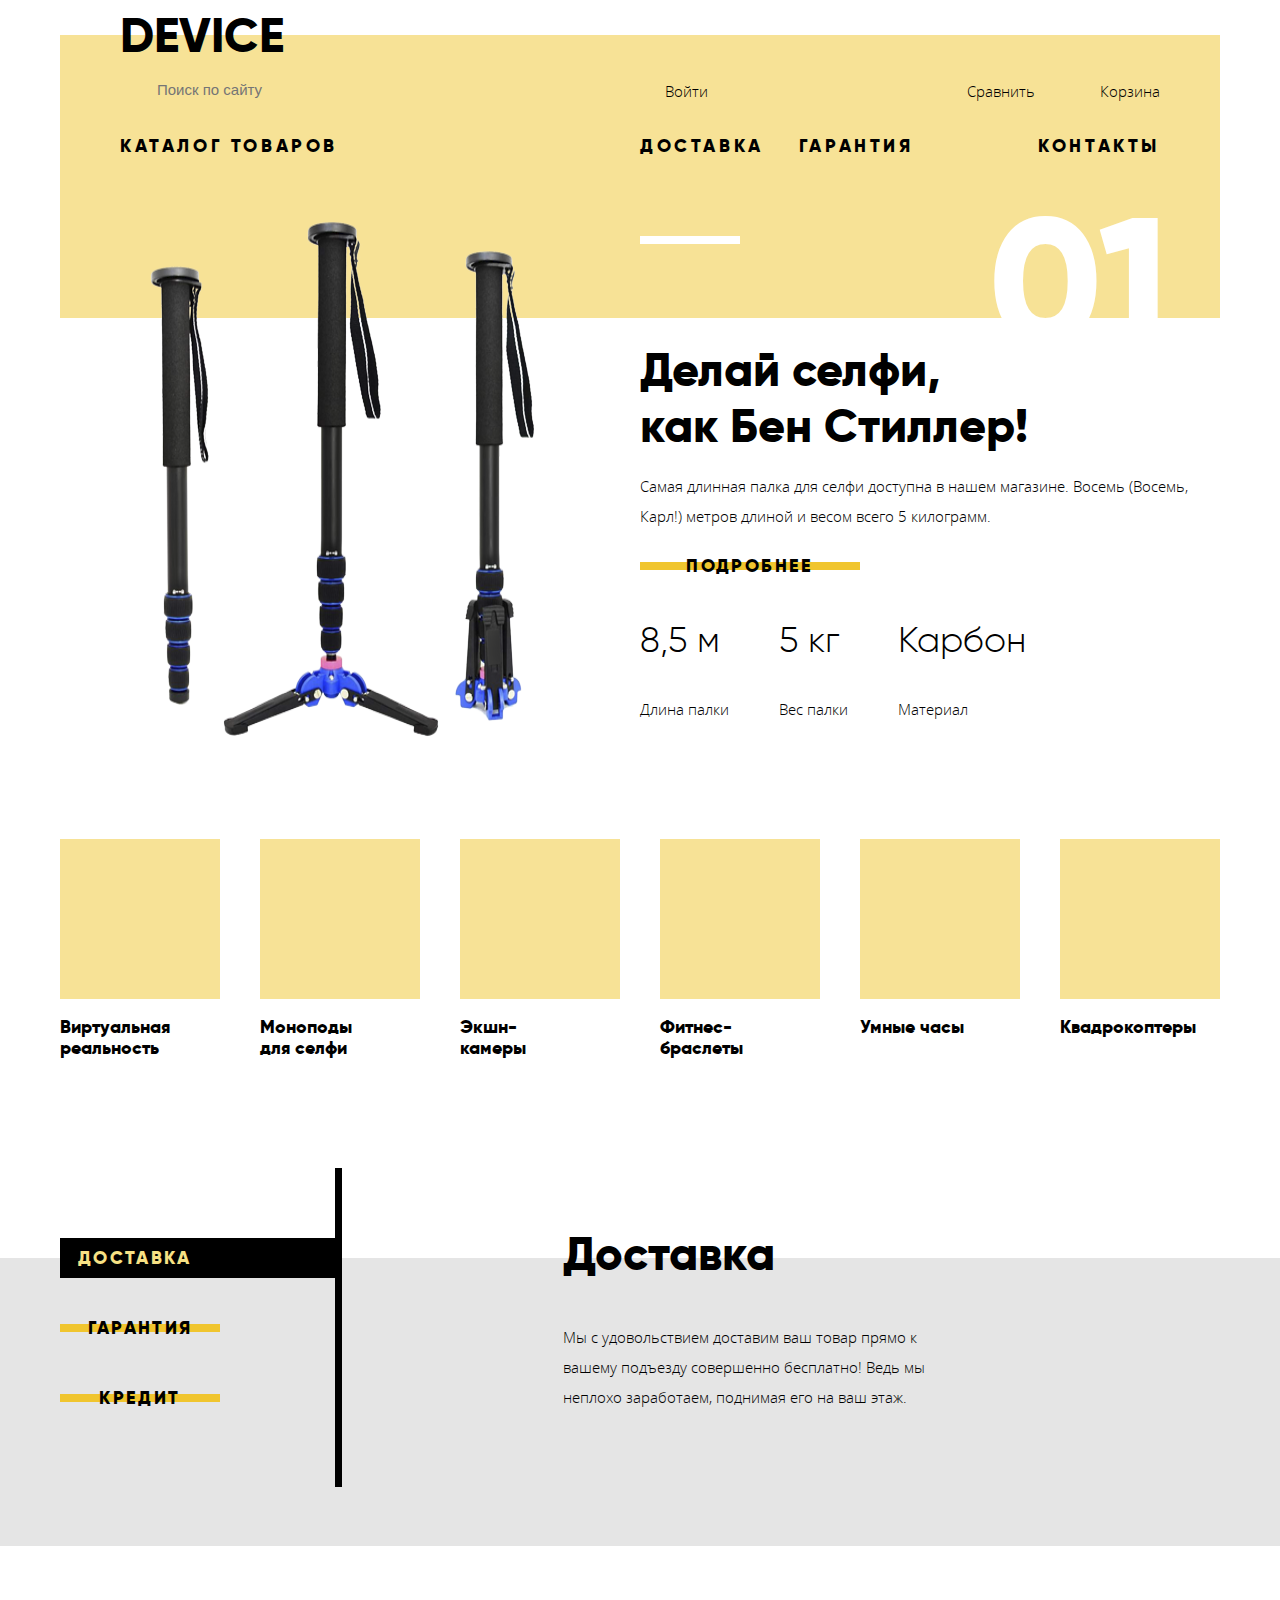
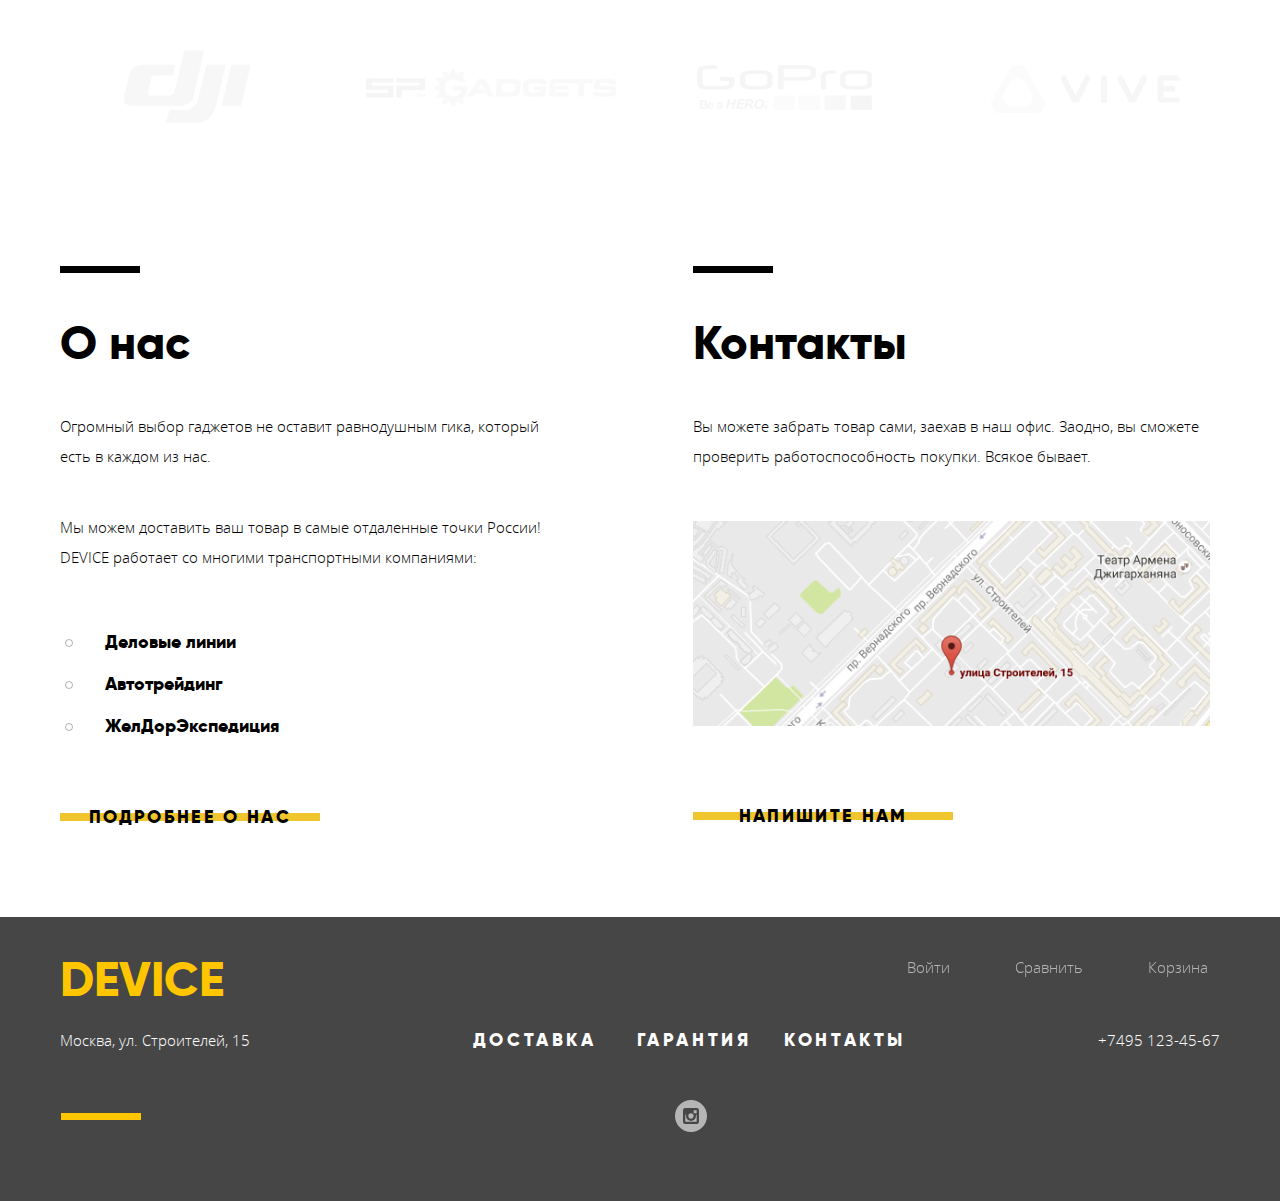
==== commit 48258fa7: "Removed important!, added social background images instead <img>" ====
--- a/index.html
+++ b/index.html
@@ -20,10 +20,10 @@
               <form class="header-search" action="#" method="get">
                 <label class="visually-hidden" for="search-id">Поиск по сайту</label>
                 <input class="text-search" type="search" id="search-id" name="search" placeholder="Поиск по сайту">
-                <span class="input-wrapper"><input class="search-btn" type="submit" value="Найти"></span>
+                <button class="search-btn">Найти</button>
               </form>
             </li>
-            <li class="user"><a class="pale-direct" href="#">Войти</a></li>
+            <li class="user"><a class="profile pale-direct" href="#">Войти</a></li>
             <li class="compare"><a class="pale-direct" href="#">Сравнить</a></li>
             <li class="cart"><a class="pale-direct" href="#">Корзина</a></li>
           </ul>
@@ -35,7 +35,7 @@
                 <li><a class="pale-direct" href="#">Виртуальная реальность</a></li>
                 <li><a class="pale-direct" href="device-catalog.html">Фитнес-браслеты</a></li>
                 <li><a class="pale-direct" href="#">Квадрокоптеры</a></li>
-                <li><a class="pale-direct" href="#">Моноподы для селфи</a></li>
+                <li><a class="pale-direct" href="device-catalog.html">Моноподы для селфи</a></li>
                 <li><a class="pale-direct" href="#">Умные часы</a></li>
                 <li><a class="pale-direct" href="#">Экшн-камеры</a></li>
               </ul>
@@ -47,207 +47,221 @@
         </div>
       </nav>
     </header>
-    <!-- <main class="content"> -->
-    <h1 class="visually-hidden">Device</h1>
-    <div class="items">
-      <h2 class="visually-hidden">Трипод для селфи</h2>
-      <ul class="slider">
-        <li class="slider-item">
-          <img src="img/slider-1_384x486.png" width="384" height="486" alt="Самая длмнная палка для селфи">
-          <div class="slider-content mono">
-            <b>Делай селфи,<br> как Бен Стиллер!</b>
-            <p>Самая длинная палка для селфи доступна в нашем магазине. Восемь (Восемь, Карл!) метров длиной и весом всего 5 килограмм.</p>
-            <a href="#" class="btn btn-slider">Подробнее</a>
-            <i></i>
-            <i></i>
-            <i></i>
-            <ul class="slider-features">
-              <li class="slider-features-item">
-                <p class="data">8,5 м</p>
-                <p>Длина палки</p>
-              </li>
-              <li class="slider-features-item">
-                <p class="data">5 кг</p>
-                <p>Вес палки</p>
-              </li>
-              <li class="slider-features-item">
-                <p class="data">Карбон</p>
-                <p>Материал
-                  <p>
+  </div>
+  <main>
+    <div class="container">
+      <h1 class="visually-hidden">Device</h1>
+      <ul class="carousel">
+        <li>
+          <div class="items">
+            <h2 class="visually-hidden">Трипод для селфи</h2>
+            <ul class="slider">
+              <li class="slider-item">
+                <img src="img/slider-1_384x486.png" width="384" height="486" alt="Самая длмнная палка для селфи">
+                <div class="slider-content mono">
+                  <b>Делай селфи,<br> как Бен Стиллер!</b>
+                  <p>Самая длинная палка для селфи доступна в нашем магазине. Восемь (Восемь, Карл!) метров длиной и весом всего 5 килограмм.</p>
+                  <a href="#" class="btn btn-slider">Подробнее</a>
+                  <i class="slider-toggle-current"></i>
+                  <i class="slider-toggle"></i>
+                  <i class="slider-toggle"></i>
+                  <ul class="slider-features">
+                    <li class="slider-features-item">
+                      <p class="data">8,5 м</p>
+                      <p>Длина палки</p>
+                    </li>
+                    <li class="slider-features-item">
+                      <p class="data">5 кг</p>
+                      <p>Вес палки</p>
+                    </li>
+                    <li class="slider-features-item">
+                      <p class="data">Карбон</p>
+                      <p>Материал
+                        <p>
+                    </li>
+                  </ul>
+                </div>
               </li>
             </ul>
           </div>
         </li>
-      </ul>
-    </div>
-    <div class="items visually-hidden">
-      <h2 class="visually-hidden">Фитнесс-браслет</h2>
-      <ul class="slider">
-        <li class="slider-item">
-          <img src="img/slider-2_345x485.png" width="345" height="485" alt="Фитнесс-браслет">
-          <div class="slider-content fit">
-            <b>Худеем правильно!</b>
-            <p>Мотивирующие фитнес-браслеты помогут найти в себе силы не пропускать занятия и соблюдать диету.</p>
-            <a href="#" class="btn btn-slider">Подробнее</a>
-            <i></i>
-            <i></i>
-            <i></i>
-            <ul class="slider-features">
-              <li class="slider-features-item">
-                <p class="data">48 часов</p>
-                <p>Без подзарядки</p>
+        <li>
+          <div class="items visually-hidden">
+            <h2 class="visually-hidden">Фитнесс-браслет</h2>
+            <ul class="slider">
+              <li class="slider-item">
+                <img src="img/slider-2_345x485.png" width="345" height="485" alt="Фитнесс-браслет">
+                <div class="slider-content fit">
+                  <b>Худеем правильно!</b>
+                  <p>Мотивирующие фитнес-браслеты помогут найти в себе силы не пропускать занятия и соблюдать диету.</p>
+                  <a href="#" class="btn btn-slider">Подробнее</a>
+                  <i class="slider-toggle"></i>
+                  <i class="slider-toggle-current"></i>
+                  <i class="slider-toggle"></i>
+                  <ul class="slider-features">
+                    <li class="slider-features-item">
+                      <p class="data">48 часов</p>
+                      <p>Без подзарядки</p>
+                    </li>
+                  </ul>
+                </div>
               </li>
             </ul>
           </div>
         </li>
-      </ul>
-    </div>
-    <div class="items visually-hidden">
-      <h2 class="visually-hidden">Квадрокоптер</h2>
-      <ul class="slider">
-        <li class="slider-item">
-          <img src="img/slider-3_526x334.png" width="526" height="334" alt="Квадрокоптер">
-          <div class="slider-content quad">
-            <b>Порхает как бабочка, жалит как пчела!</b>
-            <p>Этот обычный, на первый взгляд, квадрокоптер оснащен мощным лазером, замаскированным под стандартную камеру.</p>
-            <a href="#" class="btn btn-slider">Подробнее</a>
-            <i></i>
-            <i></i>
-            <i></i>
-            <ul class="slider-features">
-              <li class="slider-features-item">
-                <p class="data">800 м</p>
-                <p>Дальность полёта</p>
-              </li>
-              <li class="slider-features-item">
-                <p class="data">50 м</p>
-                <p>Радиус поражения</p>
+        <li>
+          <div class="items visually-hidden">
+            <h2 class="visually-hidden">Квадрокоптер</h2>
+            <ul class="slider">
+              <li class="slider-item">
+                <img src="img/slider-3_526x334.png" width="526" height="334" alt="Квадрокоптер">
+                <div class="slider-content quad">
+                  <b>Порхает как бабочка, жалит как пчела!</b>
+                  <p>Этот обычный, на первый взгляд, квадрокоптер оснащен мощным лазером, замаскированным под стандартную камеру.</p>
+                  <a href="#" class="btn btn-slider">Подробнее</a>
+                  <i class="slider-toggle"></i>
+                  <i class="slider-toggle"></i>
+                  <i class="slider-toggle-current"></i>
+                  <ul class="slider-features">
+                    <li class="slider-features-item">
+                      <p class="data">800 м</p>
+                      <p>Дальность полёта</p>
+                    </li>
+                    <li class="slider-features-item">
+                      <p class="data">50 м</p>
+                      <p>Радиус поражения</p>
+                    </li>
+                  </ul>
+                </div>
               </li>
             </ul>
           </div>
         </li>
       </ul>
-    </div>
-    <section class="catalog-list">
-      <h2 class="visually-hidden">Все товары</h2>
-      <div class="catalog-list-item">
-        <a href="#">
-          <div class="icon icon-1"></div>
-          <p>Виртуальная реальность</p>
-        </a>
-      </div>
-      <div class="catalog-list-item">
-        <a href="device-catalog.html">
-          <div class="icon icon-2"></div>
-          <p>Моноподы <br>для селфи</p>
-        </a>
-      </div>
-      <div class="catalog-list-item">
-        <a href="#">
-          <div class="icon icon-3"></div>
-          <p>Экшн-камеры</p>
-        </a>
-      </div>
-      <div class="catalog-list-item">
-        <a href="#">
-          <div class="icon icon-4"></div>
-          <p>Фитнес-браслеты</p>
-        </a>
-      </div>
-      <div class="catalog-list-item">
-        <a href="#">
-          <div class="icon icon-5"></div>
-          <p>Умные часы</p>
-        </a>
-      </div>
-      <div class="catalog-list-item">
-        <a href="#">
-          <div class="icon icon-6"></div>
-          <p>Квадрокоптеры</p>
-        </a>
-      </div>
-    </section>
-  </div>
-  <section class="features">
-    <h2 class="visually-hidden">Вам будут предложены:</h2>
-    <div class="container-features">
-      <aside class="option-list-wrapper">
-        <ul class="option-list">
-          <li class="option">
-            <a class="btn btn-option btn-option-current" href="#deiivery">Доставка</a>
-          </li>
-          <li class="option">
-            <a class="btn btn-option" href="#warranty">Гарантия</a>
-          </li>
-          <li class="option">
-            <a class="btn btn-option" href="#сredit">Кредит</a>
-          </li>
-        </ul>
-      </aside>
-      <div id="delivery" class="option-info delivery">
-        <h2 class="title-secondary">Доставка</h2> Мы с удовольствием доставим ваш товар прямо к вашему подъезду совершенно бесплатно! Ведь мы неплохо заработаем, поднимая его на ваш этаж.
-
-      </div>
-      <div id="warranty" class="visually-hidden option-info warranty">
-        <h2 class="title-secondary">Гарантия</h2> Если из-за возгорания купленного у нас товара у вас сгорит дом — не переживайте, мы выдадим вам новый.<br> Товар, не дом, конечно же.
-
-      </div>
-      <div id="сredit" class="visually-hidden option-info credit">
-        <h2 class="title-secondary">Кредит</h2> Залезть в долговую яму стало проще! Кредитные консультанты подберут для вас наиболее выгодные условия кредита. Выгодные для нашего банка, разумеется.
-      </div>
-    </div>
-  </section>
-  <div class="container">
-    <section class="parnership">
-      <h2 class="visually-hidden">Партнёры</h2>
-
-      <div class="partner-list"><a href="#"><img src="img/logo260x100-1.png" width="260" height="100" alt="partner1"></a></div>
-      <div class="partner-list"><a href="#"><img src="img/logo260x100-2.png" width="260" height="100" alt="partner2"></a></div>
-      <div class="partner-list"><a href="#"><img src="img/logo260x100-3.png" width="260" height="100" alt="partner3"></a></div>
-      <div class="partner-list"><a href="#"><img src="img/logo260x100-4.png" width="260" height="100" alt="partner4"></a></div>
-
-    </section>
-    <div class="about-us-contact-wrapper">
-      <section class="about-us">
-        <h2 class="title-secondary">О нас</h2>
-        <p>Огромный выбор гаджетов не оставит равнодушным гика, который есть в каждом из нас.
-        </p>
-        <p>Мы можем доставить ваш товар в самые отдаленные точки России! DEVICE работает со многими транспортными компаниями:</p>
-        <ul class="partner-short">
-          <li>Деловые линии</li>
-          <li>Автотрейдинг</li>
-          <li>ЖелДорЭкспедиция</li>
-        </ul>
-        <a href="#" class="btn btn-about-us">Подробнее о нас</a>
-      </section>
-      <section class="contacts">
-        <h2 class="title-secondary">Контакты</h2>
-        <p>Вы можете забрать товар сами, заехав в наш офис. Заодно, вы сможете проверить работоспособность покупки. Всякое бывает.</p>
-        <p class="contacts-map"><a href="#"><img src="img/map560x222.png"  width="568" height="222" alt="Карта проезда"></a></p>
-
-        <a href="#" class="btn btn-contacts">Напишите нам</a>
+      <section class="catalog-list">
+        <h2 class="visually-hidden">Все товары</h2>
+        <div class="catalog-list-item">
+          <a href="#">
+            <div class="icon icon-1"></div>
+            <p>Виртуальная реальность</p>
+          </a>
+        </div>
+        <div class="catalog-list-item">
+          <a href="device-catalog.html">
+            <div class="icon icon-2"></div>
+            <p>Моноподы для селфи</p>
+          </a>
+        </div>
+        <div class="catalog-list-item">
+          <a href="#">
+            <div class="icon icon-3"></div>
+            <p>Экшн-камеры</p>
+          </a>
+        </div>
+        <div class="catalog-list-item">
+          <a href="#">
+            <div class="icon icon-4"></div>
+            <p>Фитнес-браслеты</p>
+          </a>
+        </div>
+        <div class="catalog-list-item">
+          <a href="#">
+            <div class="icon icon-5"></div>
+            <p>Умные часы</p>
+          </a>
+        </div>
+        <div class="catalog-list-item">
+          <a href="#">
+            <div class="icon icon-6"></div>
+            <p>Квадрокоптеры</p>
+          </a>
+        </div>
       </section>
     </div>
-    <section class="modal contact-us">
-      <h2 class="visually-hidden">Отзовитесь!</h2>
-      <form class="modal-form-contact" action="#" method="post">
-        <div><label for="name">Ваше имя:</label>
-        <p><input class="contact-us-input" type="text" name="name" id="name" placeholder="Представьтесь, пожалуйста"></p></div>
-        <div><label for="email">Ваш e-mail:</label>
-        <p><input class="contact-us-input" type="email" name="email" id="email" placeholder="Для отправки ответа"></p></div>
-        <label for="message">Текст письма:</label>
-        <p><textarea class="contact-us-text" name="message" id="message" placeholder="В свободной форме">
+    <section class="features">
+      <h2 class="visually-hidden">Вам будут предложены:</h2>
+      <div class="container-features">
+        <aside class="option-list-wrapper">
+          <ul class="option-list">
+            <li class="option">
+              <a class="btn btn-option btn-option-current" href="#deiivery">Доставка</a>
+            </li>
+            <li class="option">
+              <a class="btn btn-option" href="#warranty">Гарантия</a>
+            </li>
+            <li class="option">
+              <a class="btn btn-option" href="#сredit">Кредит</a>
+            </li>
+          </ul>
+        </aside>
+        <div id="delivery" class="option-info delivery">
+          <h2 class="title-secondary">Доставка</h2> Мы с удовольствием доставим ваш товар прямо к вашему подъезду совершенно бесплатно! Ведь мы неплохо заработаем, поднимая его на ваш этаж.
+
+        </div>
+        <div id="warranty" class="visually-hidden option-info warranty">
+          <h2 class="title-secondary">Гарантия</h2> Если из-за возгорания купленного у нас товара у вас сгорит дом — не переживайте, мы выдадим вам новый.<br> Товар, не дом, конечно же.
+
+        </div>
+        <div id="сredit" class="visually-hidden option-info credit">
+          <h2 class="title-secondary">Кредит</h2> Залезть в долговую яму стало проще! Кредитные консультанты подберут для вас наиболее выгодные условия кредита. Выгодные для нашего банка, разумеется.
+        </div>
+      </div>
+    </section>
+    <div class="container">
+      <section class="parnership">
+        <h2 class="visually-hidden">Партнёры</h2>
+
+        <div class="partner-list"><a href="#"><img src="img/logo260x100-1.png" width="260" height="100" alt="partner1"></a></div>
+        <div class="partner-list"><a href="#"><img src="img/logo260x100-2.png" width="260" height="100" alt="partner2"></a></div>
+        <div class="partner-list"><a href="#"><img src="img/logo260x100-3.png" width="260" height="100" alt="partner3"></a></div>
+        <div class="partner-list"><a href="#"><img src="img/logo260x100-4.png" width="260" height="100" alt="partner4"></a></div>
+
+      </section>
+      <div class="about-us-contact-wrapper">
+        <section class="about-us">
+          <h2 class="title-secondary">О нас</h2>
+          <p>Огромный выбор гаджетов не оставит равнодушным гика, который есть в каждом из нас.
+          </p>
+          <p>Мы можем доставить ваш товар в самые отдаленные точки России! DEVICE работает со многими транспортными компаниями:</p>
+          <ul class="partner-short">
+            <li>Деловые линии</li>
+            <li>Автотрейдинг</li>
+            <li>ЖелДорЭкспедиция</li>
+          </ul>
+          <a href="#" class="btn btn-about-us">Подробнее о нас</a>
+        </section>
+        <section class="contacts">
+          <h2 class="title-secondary">Контакты</h2>
+          <p>Вы можете забрать товар сами, заехав в наш офис. Заодно, вы сможете проверить работоспособность покупки. Всякое бывает.</p>
+          <p class="contacts-map"><a class="contacts-button-map" href="#"><img src="img/map560x222.png"  width="568" height="222" alt="Карта проезда: Улица Сстроителей, д.15"></a></p>
+
+          <a href="#" class="btn btn-contacts">Напишите нам</a>
+        </section>
+      </div>
+      <section class="modal contact-us">
+        <h2 class="visually-hidden">Отзовитесь!</h2>
+        <form class="modal-form-contact" action="#" method="post">
+          <div><label for="name">Ваше имя:</label>
+            <p><input class="contact-us-input" type="text" name="name" id="name" placeholder="Представьтесь, пожалуйста"></p>
+          </div>
+          <div><label for="email">Ваш e-mail:</label>
+            <p><input class="contact-us-input" type="email" name="email" id="email" placeholder="Для отправки ответа"></p>
+          </div>
+          <label for="message">Текст письма:</label>
+          <p><textarea class="contact-us-text" name="message" id="message" placeholder="В свободной форме">
         </textarea></p>
-        <span class="btn"><input class="visually-hidden" type="submit" value="Отправить">Отправить</span>
+          <button class="btn btn-form">Отправить</button>
+          <button class="modal-close" type="button">Закрыть</button>
+        </form>
+      </section>
+      <section class="modal modal-map">
+        <h2 class="visually-hidden">Вам сюда!</h2>
+        <iframe src="https://www.google.com/maps/embed?pb=!1m18!1m12!1m3!1d2249.1125488779994!2d37.527429315669536!3d55.68703098053578!2m3!1f0!2f0!3f0!3m2!1i1024!2i768!4f13.1!3m3!1m2!1s0x46b54cf65f5c8955%3A0x694710ccd55501e!2z0YPQuy4g0KHRgtGA0L7QuNGC0LXQu9C10LksIDE1LCDQnNC-0YHQutCy0LAsIDExOTMxMQ!5e0!3m2!1sru!2sru!4v1505059304850"
+          width="994" height="593"></iframe>
         <button class="modal-close" type="button">Закрыть</button>
-      </form>
-    </section>
-    <section class="modal modal-map">
-      <h2 class="visually-hidden">Вам сюда!</h2>
-      <iframe src="https://yandex.ru/map-widget/v1/-/CBUj4LcmPD" width="994" height="593" frameborder="0"></iframe>
-      <button class="modal-close" type="button">Закрыть</button>
-    </section>
-  </div>
+      </section>
+    </div>
+  </main>
   <footer class="main-footer">
     <div class="container">
       <div class="footer-top-wrapper">
@@ -274,18 +288,19 @@
       <div class="footer-bottom-wrapper">
         <div class="footer-social">
           <ul>
-            <li><a class="social-button pale-inverse" href="#"><img src="img/svg-device/fb.svg" width="32" height="32" alt="Facebook"></a></Li>
-            <li><a class="social-button pale-inverse" href="#"><img src="img/svg-device/instagram.svg" width="32" height="32" alt="Instagram"></a></li>
-            <li><a class="social-button pale-inverse" href="#"><img src="img/svg-device/twitter.svg" width="32" height="32" alt="Twitter"></a></Li>
+            <li><a class="social social-fb pale-inverse" href="#"></a></Li>
+            <li><a class="social social-inst pale-inverse" href="#"></a></li>
+            <li><a class="social social-tw pale-inverse" href="#"></a></Li>
           </ul>
         </div>
         <p class="footer-copyright">
-          <a class="pale-direct" href="https://htmlacademy.ru/intensive/htmlcss"><img src="img/svg-device/logo-html.svg" width="27" height="35" alt="htmlacademy.ru"></a>
+          <a class="logo-copyright pale-direct" href="https://htmlacademy.ru/intensive/htmlcss"></a>
         </p>
       </div>
     </div>
   </footer>
 
+  <script src="js/script.js"></script>
 </body>
 
 </html>
--- a/css/style.css
+++ b/css/style.css
@@ -58,7 +58,8 @@
   line-height: 1.2;
   text-transform: uppercase;
 }
-.site-navigation a {
+.site-navigation a,
+mark {
   font-family: "Gilroy", Arial, sans-serif;
   font-size: 18px;
   color:  rgba(0,0,0,1);
@@ -117,7 +118,7 @@
 .catalog-list-item a,
 .partner-short li,
 .contact-us label,
-.catalog-product p {
+.catalog-product a {
   font-family: "Gilroy", Arial, sans-serif;
   font-size: 18px;
   color:  rgba(0,0,0,1);
@@ -211,25 +212,22 @@
 }
 
 .visually-hidden {
-    position: absolute !important;
+    position: absolute;
   	clip: rect(1px 1px 1px 1px); /* IE6, IE7 */
   	clip: rect(1px, 1px, 1px, 1px);
-  	padding:0 !important;
-  	border:0 !important;
-  	height: 1px !important;
-  	width: 1px !important;
+  	padding:0;
+  	border:0;
+  	height: 1px;
+  	width: 1px;
   	overflow: hidden;
 }
-/*.select-title {
-
-}*/
+
 .filter fieldset {
   position: relative;
   border: none;
   margin-left: 60px;
   margin-right: 65px;
   padding: 0;
-    /*outline: dashed green;*/
 }
 .filter legend {
   padding-top: 10px;
@@ -306,7 +304,7 @@
   background-position: 93% 85%;
 }
 
-.check input[checked] + label::before {
+.check input:checked + label::before {
   left: -35px;
   background-image: url("../img/svg-device/checkbox-on.svg");
 }
@@ -328,7 +326,7 @@
   background-position: 93% 85%;
 }
 .radio input:active,
-.radio input[checked] + label::before {
+.radio input:checked + label::before {
   background-image: url("../img/svg-device/radio-on.svg");
 }
 
@@ -399,6 +397,15 @@
   background-color:  rgba(0,0,0,1);
 }
 
+.btn-option-current {
+  width: 278px;
+  height: 40px;
+  color: #f7e184;
+  opacity: 1;
+  background-color:  rgba(0,0,0,1);
+  text-align: left;
+}
+
 .btn-filter {
   min-width: 200px;
   z-index: 1;
@@ -433,7 +440,9 @@
 .catalog-list-item a:active .icon {
   opacity: 0.3;
 }
-
+.catalog-list-item p {
+  padding-right: 50px;
+}
 .partner-list img {
   opacity: 0.2;
   filter: grayscale(1);
@@ -469,7 +478,6 @@
   z-index: 1;
 }
 .contact-us {
-  display: block;
   flex-direction: column;
   width: 960px;
   height: 560px;
@@ -484,7 +492,6 @@
   justify-content: space-between;
 }
 .modal-map {
-  /*display: block;*/
   width: 994px;
   height: 593px;
   margin-left: -470px;
@@ -497,6 +504,7 @@
   padding-left: 15px;
   color: rgba(0,0,0,0.4);
   background-color: #f2f2f2;
+  border: solid 2px #f2f2f2;
   outline: transparent;
 }
 .contact-us .contact-us-input {
@@ -534,6 +542,7 @@
   border: 0;
   opacity: 0.5;
   outline: transparent;
+  z-index: 2;
 }
 .modal-map .modal-close {
   top: 25px;
@@ -552,7 +561,6 @@
 }
 .modal-close:active {
   opacity: 0.3;
-
 }
 
 .main-footer {
@@ -560,6 +568,7 @@
   flex-direction: column;
   color: #ffffff;
   background-color: #464646;
+  min-width: 1200px;
 }
 .main-footer .main-header-logo {
 
@@ -631,36 +640,53 @@
   right:10px;
   width: 70px;
   height: 70px;
+  padding-top: 20px;
+  padding-left: 5px;
+  color: rgba(225,225,225,1);
   text-align: center;
+  vertical-align: bottom;
+  border: solid 4px rgba(225,225,225,1);
   border-radius: 50%;
-  background-color: red;
-}
+  background-color: transparent;
+}
+
 .catalog-product-image-add {
-  position: absolute;
   display: none;
-  flex-direction: column;
-  justify-content: center;
-  top: 0;
-  left: 0;
-  padding: 50px 80px 0 80px;
+  position: absolute;
+  top: 50%;
+  left: 50%;
+  transform: translate(-50%, -50%);
+}
+
+.catalog-product-image-add a {
+  display: block;
+  margin: 0 auto;
+  text-align: center;
+}
+
+.catalog-product {
+  position: relative;
+  display: inline-block;
+  vertical-align: top;
   width: 360px;
-  height: 380px;
-  text-align: center;
+}
+.catalog-product::before {
+  content: "";
+  display: none;
+  position: absolute;
+  top: 0; right: 0; bottom: 0; left: 0;
+  height: 370px;
   background-color: rgba(238,238,238,0.7);
-  z-index: 1;
-}
-
-.catalog-product-btn {
-  border: none;
-  outline: none;
-  background: none;
-}
-
-.catalog-product-btn:hover  + .catalog-product-image-add {
-  display: flex;
+}
+
+.catalog-product:hover::before,
+.catalog-product:hover .catalog-product-image-add {
+  display: block;
 }
 .discr {
-  font-size: 0;
+  display: flex;
+  justify-content: space-between;
+
 }
 .discr p {
   display: inline-block;
@@ -716,7 +742,6 @@
   padding-left: 20px;
   margin-right: auto;
   margin-left: auto;
-  /*outline: 2px solid red;*/
 }
 .container-features {
   display: flex;
@@ -836,6 +861,11 @@
 .device-catalog-list a {
   white-space: nowrap;
 }
+.carousel {
+  margin: 0;
+  padding: 0;
+}
+
 .slider {
   margin: 0;
   padding: 0;
@@ -861,9 +891,7 @@
     margin-right: 106px;
   }
 
-a.nav-catalog:hover + .device-catalog-list
- {
-  /*z-index: 1;*/
+.nav-catalog-list:hover .device-catalog-list {
   display: flex;
 }
 
@@ -909,7 +937,6 @@
 .catalog-list {
   display: flex;
   justify-content: space-between;
-  /*outline:solid 2px green;*/
 }
 .catalog-list-item {
 margin: 0;
@@ -921,7 +948,6 @@
   min-width: 1200px;
   margin-top: 70px;
   margin-bottom: 200px;
-  /*outline: dashed 1px yellow;*/
 }
 .features::after {
   content: "";
@@ -937,13 +963,11 @@
 .option-list-wrapper {
 margin: 0 auto 0 0;
 padding: 80px 80px 0 0;
-/*outline: dashed 1px green;*/
 }
 .option-list {
   position: relative;
   margin: 0;
   padding: 0;
-
 }
 .option-list::after {
   content: "";
@@ -959,7 +983,6 @@
 .option-info {
   margin: 0 0 0 auto;
   padding: 40px 295px 0 145px;
-  /*outline: dashed 1px green;*/
 }
 .delivery {
   background-image: url("../img/svg-device/delivery.svg");
@@ -980,7 +1003,6 @@
 .parnership {
   display: flex;
   justify-content: space-between;
-  /*outline: dashed 1px blue;*/
   margin-bottom: 70px;
 }
 .about-us-contact-wrapper {
@@ -993,7 +1015,6 @@
   padding: 60px 110px 80px 0;
   width: auto;
   text-align: left;
-  /*outline: dashed 1px green;*/
 }
 
 .about-us-contact-wrapper .title-secondary {
@@ -1041,35 +1062,24 @@
   padding: 60px 10px 80px 10px;
   width: auto;
   text-align: left;
-  /*outline: dashed 1px pink;*/
 }
 
 .footer-top-wrapper {
   display: flex;
-
-  /*outline: dashed 1px yellow;*/
-
 }
 
 .footer-middle-wrapper {
   display: flex;
   width: 100%;
   justify-content: space-between;
-  /*outline: dashed 1px green;*/
 }
 .footer-site-navigation {
   display: flex;
   width:40%;
   justify-content: space-between;
 }
-.footer-site-navigation li {
-
-}
-
 .footer-bottom-wrapper {
 display: flex;
-/*justify-content: space-between;*/
-/*outline: dashed 1px pink;*/
 }
 .footer-social {
   position: relative;
@@ -1081,10 +1091,34 @@
 .footer-social ul {
   display: flex;
   justify-content: space-between;
-  /*outline: dashed 1px white;*/
   width: 160px;
 }
-
+.social {
+  display: inline-block;
+  box-sizing: border-box;
+  width: 32px;
+  height: 32px;
+  background-repeat: no-repeat;
+  background-color: transparent;
+}
+.social-fb {
+  background-image: url("../img/svg-device/fb.svg");
+}
+.social-inst {
+  background-image: url("../img/svg-device/instagram.svg");
+}
+.social-tw {
+  background-image: url("../img/svg-device/twitter.svg");
+}
+.logo-copyright {
+  display: inline-block;
+  box-sizing: border-box;
+  width: 27px;
+  height: 35px;
+  background-repeat: no-repeat;
+  background-color: transparent;
+  background-image: url("../img/svg-device/logo-html.svg");
+}
 .main-footer ul {
   display: flex;
   margin: 0;
@@ -1094,7 +1128,6 @@
   width: 1040px;
   margin: 60px auto;
   padding: 0 60px 0 0;
-  /*outline: dashed 1px red;*/
 }
 
 .breadcrumbs {
@@ -1120,7 +1153,6 @@
   display: flex;
   margin: 0;
   padding: 0;
-  /*outline:solid red;*/
 }
 .product-filter {
   position: relative;
@@ -1128,7 +1160,6 @@
   flex-direction: column;
   width: 330px;
   background-color: rgba(220,220,220,0.5);
-  /*outline:solid yellow;*/
 }
 
 .product-filter::before {
@@ -1223,7 +1254,6 @@
   width: auto;
   min-height: 900px;
   padding-left: 30px;
-  /*outline: dashed 1px blue;*/
 }
 .catalog-product {
   position: relative;
@@ -1276,27 +1306,26 @@
    background-repeat: no-repeat;
    background-position: 0 0;
 }
-.input-wrapper {
+.search-btn {
   visibility: hidden;
-}
-.search-btn {
   width: 85px;
   height: 49px;
   border: solid 2px rgba(0,0,0,1);
-  background-color: #f7e296;
-}
-.text-search:focus + .input-wrapper {
+  background-color: transparent;
+  outline: none;
+}
+.text-search:focus + .search-btn {
   visibility: visible;
 }
 .text-search:focus {
   outline: none;
 }
-.input-wrapper::after {
+.search-btn::after {
   content: "";
   position: absolute;
   top: 47px;
   left: 0;
-  width: 380px;
+  width: 330px;
   height: 1px;
   border-bottom:solid 2px rgba(0,0,0,1);
 }
@@ -1306,6 +1335,7 @@
 }
 
 .search-btn:active {
+  visibility: visible;
   color: #2e2e2e;
   background-color: rgba(0,0,0,1);
 }
@@ -1322,7 +1352,7 @@
   position: absolute;
     content: "";
      top: 20px;
-     left: 40px;
+     left: 0px;
      width: 20px;
      height: 20px;
      background-image: url("../img/svg-device/user.svg");
@@ -1407,7 +1437,40 @@
 .slider-features li {
   margin-right: 50px;
 }
-
+.slider-toggle,
+.slider-toggle-current {
+  position: relative;
+}
+.slider-toggle::after {
+  content: "";
+  position: absolute;
+  top: 5px;
+  left: 130px;
+  width: 12px;
+  height: 12px;
+  background-color: transparent;
+  background-repeat: no-repeat;
+  background-position: 80% 80%;
+  background-size: 12px;
+  background-image: url("../img/svg-device/slider-button-empty.svg");
+}
+
+.slider-toggle-current::after {
+  content: "";
+  position: absolute;
+  top: 5px;
+  left: 130px;
+  width: 12px;
+  height: 12px;
+  background-color: transparent;
+  background-repeat: no-repeat;
+  background-position: 80% 80%;
+  background-size: 12px;
+  background-image: url("../img/svg-device/slider-button.svg");
+}
+.slider i {
+  margin-right: 34px;
+}
 .footer-navigation li {
   margin-top: 35px;
 }
@@ -1422,3 +1485,38 @@
 .footer-cart {
   padding-left: 35px;
 }
+.modal-show {
+  display: block;
+  animation: bounce 0.6s;
+}
+@keyframes bounce {
+  0% {
+    transform: translateY(-2000px);
+  }
+
+  70% {
+    transform: translateY(30px);
+  }
+
+  90% {
+    transform: translateY(-10px);
+  }
+
+  100% {
+    transform: translateY(0);
+  }
+}
+.modal-map iframe {
+  position: relative;
+  z-index: 2;
+
+  border: none;
+}
+.btn-form {
+  border:none;
+  background: none;
+}
+
+iframe {
+  border: none;
+}
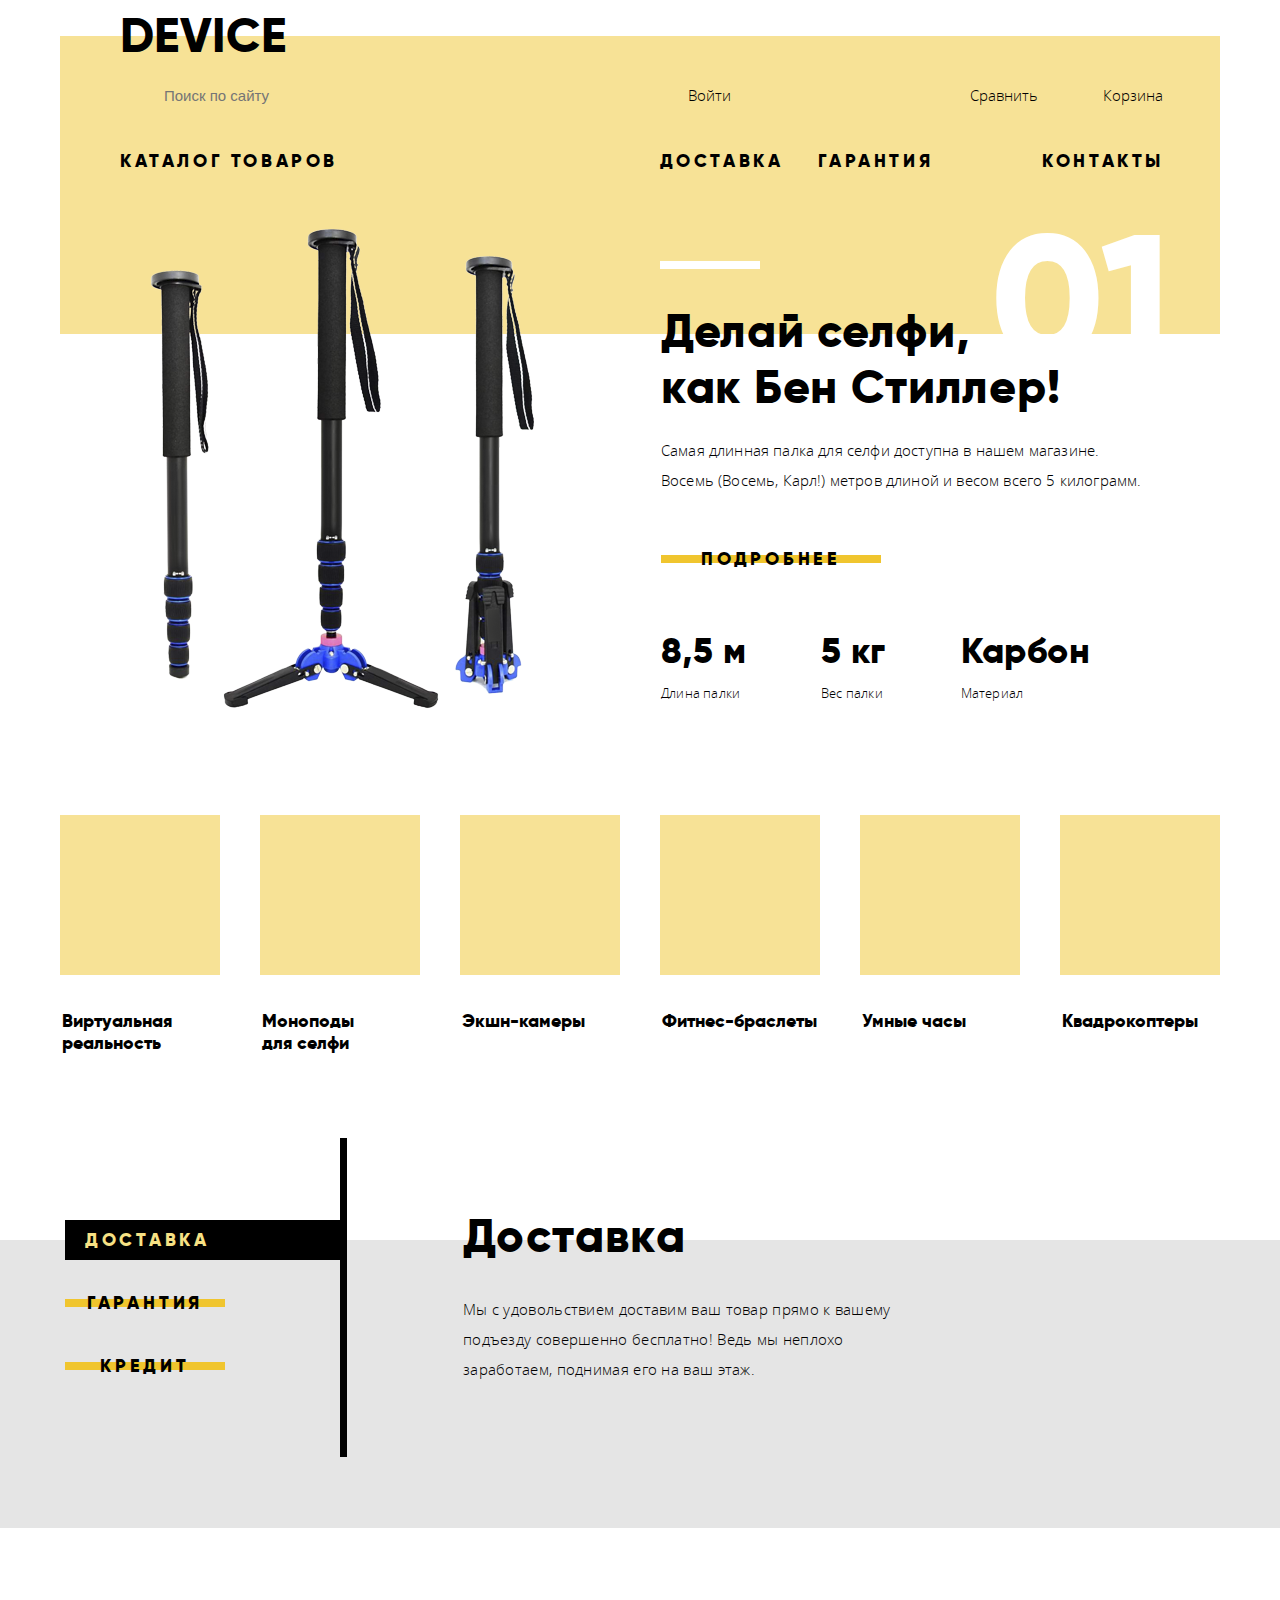
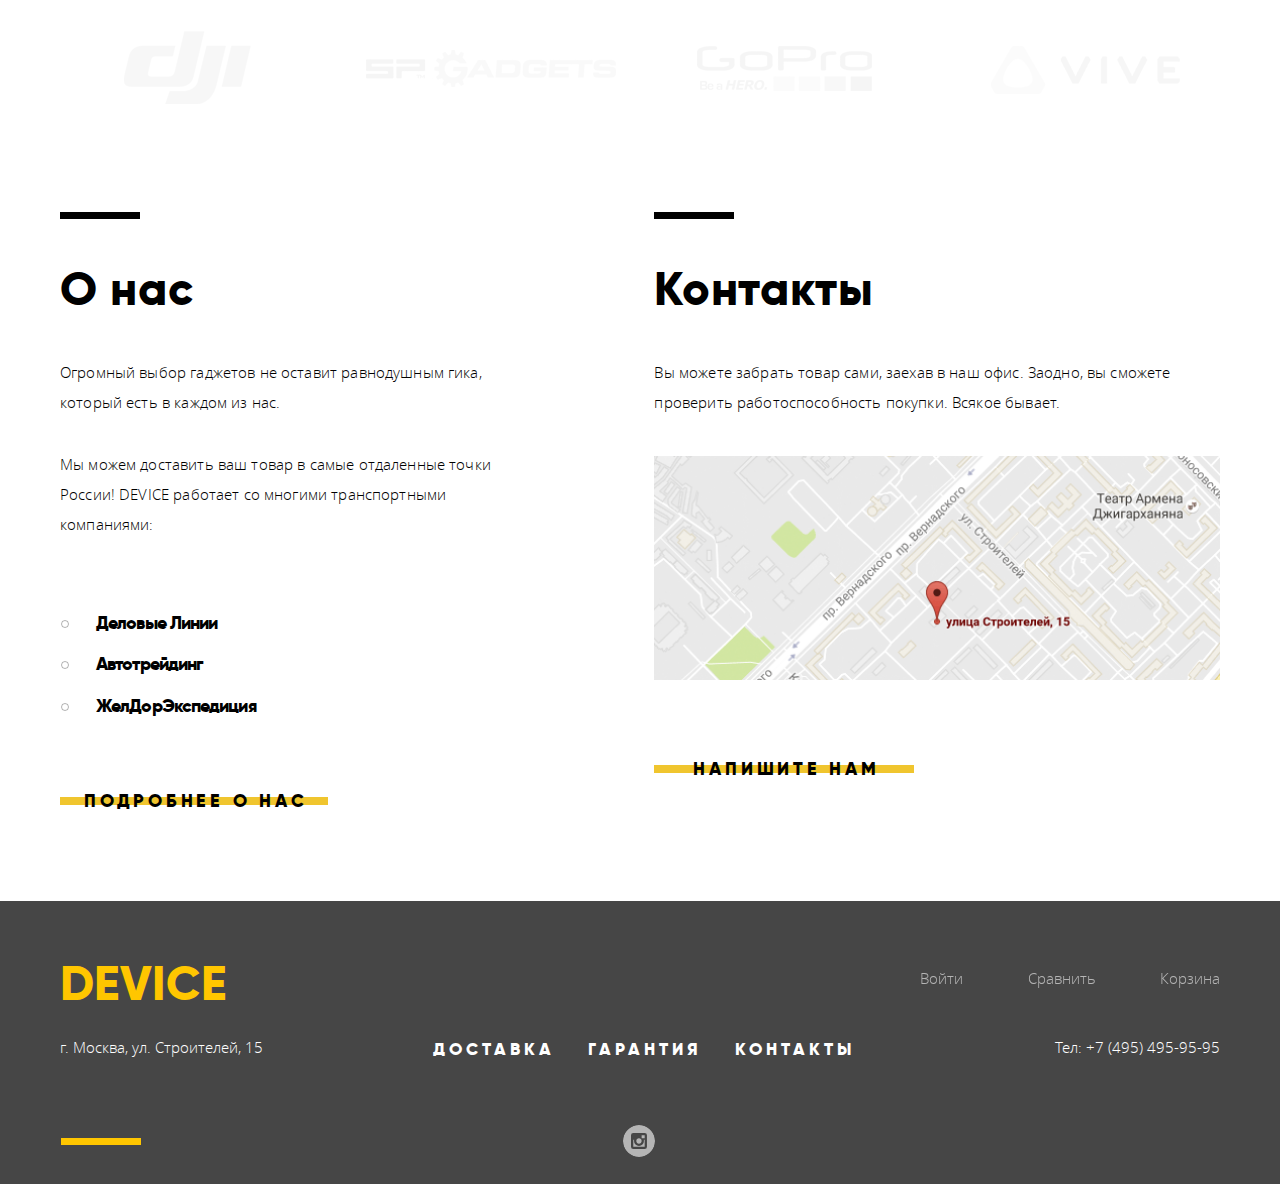
==== commit bb037d75: "optimized CSS,JS; added prefixes, improved pixel mapping" ====
--- a/index.html
+++ b/index.html
@@ -5,7 +5,7 @@
   <meta charset="utf-8">
   <title>Девайс</title>
   <link href="css/normalize.css" rel="stylesheet">
-  <link href="css/style.css" rel="stylesheet">
+  <link href="css/style-min.css" rel="stylesheet">
 </head>
 
 <body>
@@ -48,7 +48,7 @@
       </nav>
     </header>
   </div>
-  <main>
+  <main class="main-content">
     <div class="container">
       <h1 class="visually-hidden">Device</h1>
       <ul class="carousel">
@@ -68,15 +68,15 @@
                   <ul class="slider-features">
                     <li class="slider-features-item">
                       <p class="data">8,5 м</p>
-                      <p>Длина палки</p>
+                      <p class="parameter">Длина палки</p>
                     </li>
                     <li class="slider-features-item">
                       <p class="data">5 кг</p>
-                      <p>Вес палки</p>
+                      <p class="parameter">Вес палки</p>
                     </li>
                     <li class="slider-features-item">
                       <p class="data">Карбон</p>
-                      <p>Материал
+                      <p class="parameter">Материал
                         <p>
                     </li>
                   </ul>
@@ -101,7 +101,7 @@
                   <ul class="slider-features">
                     <li class="slider-features-item">
                       <p class="data">48 часов</p>
-                      <p>Без подзарядки</p>
+                      <p class="parameter">Без подзарядки</p>
                     </li>
                   </ul>
                 </div>
@@ -125,11 +125,11 @@
                   <ul class="slider-features">
                     <li class="slider-features-item">
                       <p class="data">800 м</p>
-                      <p>Дальность полёта</p>
+                      <p class="parameter">Дальность полёта</p>
                     </li>
                     <li class="slider-features-item">
                       <p class="data">50 м</p>
-                      <p>Радиус поражения</p>
+                      <p class="parameter">Радиус поражения</p>
                     </li>
                   </ul>
                 </div>
@@ -224,7 +224,7 @@
           </p>
           <p>Мы можем доставить ваш товар в самые отдаленные точки России! DEVICE работает со многими транспортными компаниями:</p>
           <ul class="partner-short">
-            <li>Деловые линии</li>
+            <li>Деловые Линии</li>
             <li>Автотрейдинг</li>
             <li>ЖелДорЭкспедиция</li>
           </ul>
@@ -277,15 +277,16 @@
         </ul>
       </div>
       <div class="footer-middle-wrapper">
-        <p class="footer-adress">Москва, ул. Строителей, 15</p>
+        <p class="footer-adress">г. Москва, ул. Строителей, 15</p>
         <ul class="footer-site-navigation">
-          <li class="site-navigation"><a class="pale-direct" href="#">Доставка</a></li>
-          <li class="site-navigation"><a class="pale-direct" href="#">Гарантия</a></li>
-          <li class="site-navigation"><a class="pale-direct" href="#">Контакты</a></li>
+          <li><a class="pale-direct" href="#">Доставка</a></li>
+          <li><a class="pale-direct" href="#">Гарантия</a></li>
+          <li><a class="pale-direct" href="#">Контакты</a></li>
         </ul>
-        <p class="footer-phone">+7495 123-45-67</p>
+        <p class="footer-phone">Тел: +7 (495) 495-95-95</p>
       </div>
       <div class="footer-bottom-wrapper">
+
         <div class="footer-social">
           <ul>
             <li><a class="social social-fb pale-inverse" href="#"></a></Li>
@@ -300,7 +301,7 @@
     </div>
   </footer>
 
-  <script src="js/script.js"></script>
+  <script src="js/script-min.js"></script>
 </body>
 
 </html>
--- a/css/style-min.css
+++ b/css/style-min.css
@@ -0,0 +1,16 @@
+
+Source
+.foo { color: #ff0000; }
+.bar { color: rgba(255, 0, 0, 1); }
+Result
+Source map
+Restructure
+Beautify
+@font-face{font-family:"Gilroy";src:url(../fonts/gilroylight-webfont.woff2) format("woff2"),url(../fonts/gilroylight-webfont.woff) format("woff");font-weight:300;font-style:normal}@font-face{font-family:"Gilroy";src:url(../fonts/gilroyextrabold-webfont.woff2) format("woff2"),url(../fonts/gilroyextrabold-webfont.woff) format("woff");font-weight:800;font-style:normal}@font-face{font-family:"Open Sans";src:url(../fonts/opensans-light-webfont.woff2) format("woff2"),url(../fonts/opensans-light-webfont.woff) format("woff");font-weight:300;font-style:normal}@font-face{font-family:"Open Sans";src:url(../fonts/opensans-regular-webfont.woff2) format("woff2"),url(../fonts/opensans-regular-webfont.woff) format("woff");font-weight:400;font-style:normal}@media (min-width:1200px) and (max-width:1220px){body{overflow-x:hidden}}body,html{margin:0;padding:0;font-family:"Open Sans",Arial,sans-serif;font-size:15px;line-height:2;color:#000;font-weight:300}*,::after,::before{-webkit-box-sizing:border-box;box-sizing:border-box}img{max-width:100%;height:auto}.main-header-logo,.site-navigation a,.title-main,.title-secondary{font-family:"Gilroy",Arial,sans-serif;color:#000;font-weight:800;line-height:1.2}.main-header-logo,.site-navigation a{font-size:48px;letter-spacing:.01em;text-transform:uppercase}.site-navigation a{font-size:18px;letter-spacing:.2em}.device-catalog-list a,.item-intro span{font-family:"Open Sans",Arial,sans-serif;color:#000;font-weight:300}.device-catalog-list a{text-transform:inherit;letter-spacing:normal;font-size:15px;line-height:2}.item-intro,.slider-content b{font-size:48px;font-weight:800;line-height:1.2;letter-spacing:normal}.filter legend{letter-spacing:.01em;padding-top:10px}.slider-content b{font-size:47px;letter-spacing:.015em}.item-intro span{font-size:13px;line-height:1.54}.catalog-product b,.item-intro,.slider-content .data,.slider-content b{font-family:"Gilroy",Arial,sans-serif;color:#000}.slider-content .data{line-height:1;font-size:36px;font-weight:400}.catalog-list-item a,.catalog-product a,.contact-us label,.filter legend,.partner-short li,.select{font-family:"Gilroy",Arial,sans-serif;font-size:18px;color:#000;font-weight:800;line-height:1.2}.select{position:relative;font-size:16px;text-transform:uppercase;letter-spacing:.21em;margin:0;min-height:70px;line-height:60px;background-color:rgba(220,220,220,.5)}.select-title-sort{padding-left:80px;padding-top:5px}.select-title-filter{padding-top:5px;padding-left:64px}.select-title::before{content:"";position:absolute;z-index:-1;top:0;bottom:0;left:-9998px;right:0;border-left:9999px solid rgba(220,220,220,.5);-webkit-box-shadow:9999px 0 0 rgba(220,220,220,.5);box-shadow:9999px 0 0 rgba(220,220,220,.5)}.catalog-product b{font-size:16px;font-weight:300}a{text-decoration:none;color:#000}.check input:hover,.header-search:hover label,.pale-inverse,.radio input:hover,a.pale-direct:hover{opacity:.6}.header-search label,a.pale-direct:active,a.pale-inverse:active{opacity:.3}.header-search:focus,.pale-inverse:hover{opacity:1}a.breadcrumbs-navigation{opacity:.6;font-size:13px;letter-spacing:.035em}a.breadcrumbs-navigation:hover{opacity:1}.current,a.breadcrumbs-navigation:active{font-size:13px;letter-spacing:.03em;opacity:.3}li{list-style:none}h1.title-main{font-size:48px;margin:0}.title-secondary{font-size:47px}.visually-hidden{position:absolute;clip:rect(1px 1px 1px 1px);clip:rect(1px,1px,1px,1px);padding:0;border:0;height:1px;width:1px;overflow:hidden}.filter fieldset{position:relative;border:0;margin-left:60px;margin-right:65px;padding:0}.filter .filter-result{margin-right:0}.range-filter{position:relative;margin:73px 0 30px}.range-filter::after{content:"";position:absolute;top:-3px;left:0;width:200px;height:1px;background-color:#000;z-index:1}.check,.radio{position:relative;display:-webkit-box;display:-ms-flexbox;display:flex;-webkit-box-orient:vertical;-webkit-box-direction:normal;-ms-flex-direction:column;flex-direction:column;margin-bottom:32px}.check label::before,.check::after,.radio::after{content:"";position:absolute;top:-4px;left:0;width:200px;height:2px;background-color:#000}.check legend,.radio legend{margin-bottom:23px}.check p,.radio p{margin:0 0 10px;padding:0}.check label,.radio label{padding-left:6px;position:relative;-webkit-box-sizing:border-box;box-sizing:border-box;margin-left:35px}.radio{margin-bottom:27px}.check label::before{top:-5px;left:-40px;width:27px;height:27px;cursor:pointer;background-color:#eee;background-image:url(../img/svg-device/checkbox-off.svg);background-repeat:no-repeat;background-position:93% 85%}.check input:checked+label::before{left:-35px;background-image:url(../img/svg-device/checkbox-on.svg)}.check input:hover+label::before,.radio input:hover+label::before{opacity:.6}.radio label::before{content:"";position:absolute;top:-5px;left:-38px;width:27px;height:27px;cursor:pointer;background-color:#eee;background-image:url(../img/svg-device/radio-off.svg);background-repeat:no-repeat;background-position:93% 85%}.radio input:active,.radio input:checked+label::before{background-image:url(../img/svg-device/radio-on.svg)}.btn{position:relative;display:inline-block;vertical-align:baseline;padding:.612em 1.1em;font:800 18px/1 "Gilroy",Arial,Helvetica,sans-serif;text-transform:uppercase;letter-spacing:.21em;text-decoration:none;color:inherit;text-align:center}.btn::after{content:"";position:absolute;z-index:-1;top:50%;right:0;left:0;height:8px;-webkit-transform:translateY(-50%);-ms-transform:translateY(-50%);transform:translateY(-50%);-webkit-transition:height .2s linear;-o-transition:height .2s linear;transition:height .2s linear}.btn:hover::after{height:100%}.btn:active{color:rgba(0,0,0,.3);outline:0}.btn-slider{min-width:220px}.btn-about-us,.btn-contacts{min-width:260px;margin:21px 0 0;padding-left:24px}.btn-catalog-product{min-width:200px;margin-bottom:10px}.btn-option{-webkit-box-sizing:border-box;box-sizing:border-box;min-width:160px;margin-top:10px;margin-bottom:13px;letter-spacing:.21em}.btn-option:active{color:#f7e184;opacity:1}.btn-option-current,.btn-option:active::after{width:278px;height:40px;background-color:#000}.btn-option-current{color:#f7e184;opacity:1;text-align:left}.btn-filter{min-width:200px;border:0;background-color:transparent;z-index:1}.icon{width:160px;height:160px}.icon-1{background:#f7e296 url(../img/popular-1.min.svg) no-repeat 50% 50%}.icon-2{background:#f7e296 url(../img/popular-2.min.svg) no-repeat 51% bottom}.icon-3{background:#f7e296 url(../img/popular-3.min.svg) no-repeat 55% 55%}.icon-4{background:#f7e296 url(../img/popular-4.min.svg) no-repeat 55% 55%}.icon-5{background:#f7e296 url(../img/popular-5.min.svg) no-repeat 55% 55%}.icon-6{background:#f7e296 url(../img/popular-6.min.svg) no-repeat 50% 55%}.btn::after,.catalog-list-item a:hover .icon{background-color:#f0c52e}.catalog-list-item a:active .icon{opacity:.3}.catalog-list-item p{padding:18px 0 0 2px}.icon-2+p{padding-right:35px}.partner-list img{opacity:.2;-webkit-filter:grayscale(1);filter:grayscale(1)}.partner-list img:hover{opacity:1;-webkit-filter:grayscale(0);filter:grayscale(0)}.about-us .btn-line::before{width:260px}.modal{display:none;position:fixed;top:50px;left:50%;z-index:1}.about-us-contact-wrapper{letter-spacing:.01em}.contact-us{-webkit-box-orient:vertical;-webkit-box-direction:normal;-ms-flex-direction:column;flex-direction:column;width:960px;height:560px;margin-left:-485px;padding:80px 100px;background-color:#fff;-webkit-box-shadow:0 10px 20px rgba(0,0,0,.2);box-shadow:0 10px 20px rgba(0,0,0,.2)}.modal-form-contact{display:-webkit-box;display:-ms-flexbox;display:flex;-ms-flex-wrap:wrap;flex-wrap:wrap;-webkit-box-pack:justify;-ms-flex-pack:justify;justify-content:space-between}.modal-map{width:994px;height:593px;margin-left:-470px;background-color:#eee;background-image:url(../img/map-big994x593.jpg)}.contact-us .contact-us-input,.contact-us .contact-us-text{-webkit-box-sizing:border-box;box-sizing:border-box;padding-left:15px;color:rgba(0,0,0,.4);background-color:#f2f2f2;border:solid 2px #f2f2f2;outline:transparent}.contact-us .contact-us-input{width:360px;height:50px;margin-bottom:40px}.contact-us .contact-us-text{width:760px;height:160px;margin-bottom:40px}.contact-us .contact-us-input:hover,.contact-us .contact-us-text:hover{color:rgba(0,0,0,.4);background-color:#eaeaea}.contact-us .contact-us-input:focus:valid,.contact-us .contact-us-text:focus:valid{color:#000;background-color:#fff;border:solid 3px #f7e296}.contact-us .contact-us-input:invalid{background-color:#f6dada}.modal-close{position:absolute;width:55px;height:55px;font-size:0;background-color:rgba(247,226,150,.5);background-image:url(../img/svg-device/modal-close.svg);border-radius:50%;border:0;opacity:.5;outline:transparent;z-index:2}.modal-map .modal-close{top:25px;left:900px}.contact-us .modal-close{top:20px;left:885px}.modal-login .modal-close{top:15px;left:225px}.modal-close:hover{opacity:1}.modal-close:active{opacity:.3}.main-footer{display:-webkit-box;display:-ms-flexbox;display:flex;-webkit-box-orient:vertical;-webkit-box-direction:normal;-ms-flex-direction:column;flex-direction:column;color:#fff;background-color:#464646;min-width:1200px}.main-footer .main-header-logo{color:#ffc600}.footer-social::before{content:"";position:absolute;top:13px;left:-510px;width:80px;height:7px;background-color:#ffc600}.main-footer a{color:#fff}p.footer-copyright{margin-top:30px;margin-right:0}.results{-webkit-box-sizing:border-box;box-sizing:border-box;opacity:.3;border:0;background-color:transparent;outline:0;margin:0;padding:0}.results:hover{opacity:.6}.results:active{opacity:1}.filter-results-list,.results-wrapper{display:-webkit-box;display:-ms-flexbox;display:flex}.filter-results-list{padding:0 0 1px 50px;white-space:nowrap}.results-wrapper{margin-bottom:47px;width:835px;height:70px}.filter-results-item,.sort-buttons{display:-webkit-box;display:-ms-flexbox;display:flex;margin:0 0 0 175px;padding:0 0 0 12px}.filter-results-item{margin:0;padding:0 26px 0 0}.filter-results-item:last-child{padding-left:5px}.sort-buttons-item{display:-webkit-box;display:-ms-flexbox;display:flex;margin:0;padding:0 0 0 15px}.catalog-product-image{width:360px;height:380px;background-color:#eee}.catalog-product-image mark{position:absolute;top:50px;right:25px;width:60px;height:60px;padding-top:20px;padding-left:5px;font-family:"Gilroy",Arial,sans-serif;font-size:15px;font-weight:800;line-height:1.2;text-transform:uppercase;color:#e1e1e1;text-align:center;vertical-align:bottom;border:solid 3px #e1e1e1;border-radius:50%;background-color:transparent}.catalog-product-image-add{display:none;position:absolute;top:50%;left:50%;-webkit-transform:translate(-50%,-50%);-ms-transform:translate(-50%,-50%);transform:translate(-50%,-50%)}.catalog-product-image-add a{display:block;margin:0 auto;text-align:center}.catalog-product::before{content:"";display:none;position:absolute;top:20px;right:0;bottom:0;left:0;height:380px;background-color:rgba(238,238,238,.7)}.catalog-product:hover .catalog-product-image-add,.catalog-product:hover::before{display:block}.catalog-product h3,.discr{display:-webkit-box;display:-ms-flexbox;display:flex}.discr{-webkit-box-pack:justify;-ms-flex-pack:justify;justify-content:space-between;padding-top:18px}.discr p{display:inline-block;width:90px;font-size:18px;text-align:right;vertical-align:top;margin:7px 0 0}.catalog-product h3{margin:16px 0 0}.catalog-product .name{width:auto;margin:0;letter-spacing:.02em}.catalog-product:nth-child(2n) p{width:42%;text-align:right;vertical-align:top;margin:7px 0 0}.pagination-wrapper{-webkit-box-pack:justify;-ms-flex-pack:justify;justify-content:space-between;margin:10px 0 0 42px;width:760px;background-color:#ebebeb}.pagination-wrapper,.pagination-wrapper li{display:-webkit-box;display:-ms-flexbox;display:flex}.pagination-button{width:126px;height:70px;padding-top:5px;text-align:center;background-color:transparent}.pagination-item a{display:inline-block;-webkit-box-sizing:border-box;box-sizing:border-box;padding:5px 12px 0 15px;background-color:#ebebeb}.pagination-button-next:active,.pagination-button-next:hover{background-color:#d9d9d9}.pagination-button-next:active{opacity:.3}.container,.container-features{width:1200px;padding-right:20px;padding-left:20px;margin-right:auto;margin-left:auto}.catalog-footer-container{width:1200px;padding:7px 20px 0;margin-right:auto;margin-left:auto}.container-features,.nav-catalog-list:hover .device-catalog-list{display:-webkit-box;display:-ms-flexbox;display:flex}.main-navigation{position:relative;width:1160px;min-height:190px;margin:8px auto 0}.main-header-logo-wrapper{width:auto;margin-left:60px;margin-right:60px;margin-bottom:6px}.main-header-action-wrapper,.site-navigation-wrapper{display:-webkit-box;display:-ms-flexbox;display:flex;-webkit-box-pack:center;-ms-flex-pack:center;justify-content:center}.main-header-action-wrapper{-ms-flex-wrap:wrap;flex-wrap:wrap;margin:0 60px 9px;width:auto}.site-navigation-wrapper{margin-left:60px;margin-right:60px}.footer-navigation,.site-navigation,.user-navigation{margin:0;padding:0;display:-webkit-box;display:-ms-flexbox;display:flex;width:100%}.user-navigation li:first-child{width:50%;padding-left:42px}.user-navigation .user{width:25%;display:-webkit-box;display:-ms-flexbox;display:flex;padding-left:4px}.user-navigation .compare{width:12%;padding-left:70px}.cart a,.compare a,.user-navigation .cart,.user-navigation .compare{display:-webkit-box;display:-ms-flexbox;display:flex}.user-navigation .cart{width:12%;padding-left:78px}.user a,.user span{padding:8px 0 10px 44px}.cart a,.compare a{padding:8px 0 12px}.site-navigation li:nth-child(2){margin-right:55px;width:12%;padding-left:21px}.site-navigation li:first-child{width:50%}.site-navigation li:last-child{width:12%;margin-left:102px;padding-left:7px}.site-navigation a{display:inline-block;margin-left:auto;padding:20px 0 0}.device-catalog-list{display:none;position:absolute;-ms-flex-wrap:wrap;flex-wrap:wrap;width:550px;padding:0;margin:0;list-style:none;z-index:4}.device-catalog-list::before{content:"";position:absolute;top:40px;left:-60px;width:1160px;height:160px;background:#f7e296;z-index:-1}.device-catalog-list li{-webkit-box-sizing:border-box;box-sizing:border-box;margin-top:.5em;margin-bottom:.5em}.device-catalog-list a{margin:0;padding:0;white-space:nowrap}.device-catalog-list li:first-child,.device-catalog-list li:nth-child(4n){-ms-flex-preferred-size:42%;flex-basis:42%}.device-catalog-list li:nth-child(3n-1){margin-right:auto;margin-left:0;padding-left:0}.device-catalog-list li:last-child{-ms-flex-preferred-size:100%;flex-basis:100%;margin-left:0;padding-left:0}.carousel,.slider{margin:0;padding:0}.slider{list-style:none}.slider-item{position:relative;display:-webkit-box;display:-ms-flexbox;display:flex}.slider-item p{margin:0;padding:18px 0 44px;letter-spacing:.011em}.slider-item::before{content:"";position:absolute;z-index:-1;top:9px;right:0;left:0;height:127px;background:#f7e296}.slider-item img{display:block;margin-left:90px;margin-right:106px;padding-top:27px;padding-bottom:68px}.slider-content{position:relative;width:580px;padding-top:106px;padding-left:21px;padding-right:75px}.slider-content::before{content:"";position:absolute;top:-76px;right:48px;color:#fff;font-family:"Gilroy",Arial,sans-serif;font-size:179px;font-weight:800}.mono::before{content:"01"}.fit::before{content:"02";z-index:-1}.quad::before{content:"03";z-index:-1}.slider-content::after{content:"";position:absolute;top:63px;left:20px;width:100px;height:8px;background-color:#fff}.fit{margin-left:200px}.catalog-list,.items{display:-webkit-box;display:-ms-flexbox;display:flex}.items{margin-bottom:36px}.catalog-list{-webkit-box-pack:justify;-ms-flex-pack:justify;justify-content:space-between}.catalog-list-item{margin:0;width:160px}.features{position:relative;display:-webkit-box;display:-ms-flexbox;display:flex;min-width:1200px;margin-top:58px;margin-bottom:220px}.features::after,.option-list::after{content:"";position:absolute;display:block}.features::after{z-index:-2;top:110px;width:100%;height:288px;background-color:#e5e5e5}.option-list-wrapper{margin:0 auto 0 0;padding:80px 80px 0 5px}.option-list{position:relative;margin:0;padding:0}.option-list::after{top:-72px;left:275px;width:7px;height:319px;background-color:#000}.option-info{margin:0 0 0 auto;padding:40px 295px 0 40px;letter-spacing:.02em}.option-info h2{letter-spacing:.03em;margin-bottom:28px}.credit,.delivery,.warranty{background-image:url(../img/svg-device/delivery.svg);background-repeat:no-repeat;background-position:90% 86%;background-color:transparent}.credit,.warranty{background-image:url(../img/svg-device/warranty.svg);background-position:93% 85%}.credit{background-image:url(../img/svg-device/credit.svg)}.parnership{margin-bottom:70px}.about-us-contact-wrapper,.parnership{display:-webkit-box;display:-ms-flexbox;display:flex;-webkit-box-pack:justify;-ms-flex-pack:justify;justify-content:space-between}.about-us,.contacts{display:inline;margin:0 25px 0 0;padding:25px 35px 80px 0;width:820px;text-align:left}.contacts{position:relative;margin:0;padding:25px 0 80px 55px;width:auto}.about-us-contact-wrapper .title-secondary{position:relative;margin:39px 0 28px;letter-spacing:.014em}.about-us-contact-wrapper .title-secondary::before{content:"";position:absolute;top:-50px;left:0;width:80px;height:7px;background-color:#000}.about-us-contact-wrapper p{margin:7px 0 22px;padding-top:10px}p.contacts-map{margin:0 0 39px;padding-top:17px}.partner-short{margin:74px 0 43px;padding-left:36px}.partner-short li{position:relative;margin-top:20px;letter-spacing:-.05em}.partner-short li::before{content:"";position:absolute;top:7px;left:-35px;width:8px;height:8px;border:solid 1px #000;border-radius:50%;opacity:.3}.footer-top-wrapper{display:-webkit-box;display:-ms-flexbox;display:flex;padding-top:27px}.footer-middle-wrapper{width:100%;-webkit-box-pack:justify;-ms-flex-pack:justify;justify-content:space-between;margin-bottom:18px;padding-top:3px}.footer-site-navigation li{font-family:"Gilroy",Arial,sans-serif;font-size:17px;color:#000;font-weight:800;line-height:1.2;text-transform:uppercase;letter-spacing:.24em;padding-top:23px;padding-right:30px;margin-left:0;margin-right:0}.footer-bottom-wrapper,.footer-middle-wrapper,.footer-site-navigation{display:-webkit-box;display:-ms-flexbox;display:flex}.footer-site-navigation{width:39%;-webkit-box-pack:justify;-ms-flex-pack:justify;justify-content:space-between}.footer-bottom-wrapper{padding-left:26px}.footer-social,.footer-social ul{-webkit-box-pack:justify;-ms-flex-pack:justify;justify-content:space-between}.footer-social{position:relative;margin:30px auto 0;width:12%}.footer-social,.footer-social ul,.main-footer ul{display:-webkit-box;display:-ms-flexbox;display:flex}.footer-social ul{width:160px}.social{display:inline-block;-webkit-box-sizing:border-box;box-sizing:border-box;width:32px;height:32px;background-repeat:no-repeat;border-radius:50%;background-color:transparent}.social-fb{background-image:url(../img/svg-device/fb.svg)}.social-inst{background-image:url(../img/svg-device/instagram.svg)}.social-tw{background-image:url(../img/svg-device/twitter.svg)}.logo-copyright{display:inline-block;-webkit-box-sizing:border-box;box-sizing:border-box;width:27px;height:35px;background-repeat:no-repeat;background-color:transparent;background-image:url(../img/svg-device/logo-html.svg)}.main-footer ul{margin:0;padding:0}.title-wrapper{width:1040px;margin:57px auto 43px;padding:0 60px 0 0}.breadcrumbs{width:100%;padding:0}.breadcrumbs li{display:inline-block;-webkit-box-sizing:border-box;box-sizing:border-box;position:relative;padding-right:23px;margin-right:16px;background-color:#fff;background-image:url(../img/svg-device/nav-arrow.svg);background-repeat:no-repeat;background-position:right 50%}.breadcrumbs li:last-child{background-image:none}.content-wrapper,.product-filter,.product-select{display:-webkit-box;display:-ms-flexbox;display:flex}.content-wrapper{margin:0;padding:0}.product-filter,.product-select{-webkit-box-orient:vertical;-webkit-box-direction:normal;-ms-flex-direction:column;flex-direction:column}.product-filter{position:relative;background-color:rgba(220,220,220,.5);width:330px}.product-filter::before{content:"";position:absolute;top:0;bottom:0;left:-9998px;right:0;border-left:9999px solid rgba(220,220,220,.5);z-index:-2}.product-select{width:835px;min-height:1283px}.range-controls{position:relative;min-height:41px;padding-top:30px;margin:5px 0 0;background:0 0}.range-controls .scale{height:2px;background:#dbdbdb}.range-controls .bar{width:60%;height:2px;background:#00ca74}.range-controls .toggle{position:absolute;top:20px;left:0;width:20px;height:22px;cursor:pointer;background-color:#ebebeb;background-image:url(../img/svg-device/filter-button.svg);background-repeat:no-repeat;background-position:93% 85%}.range-controls .toggle-min{left:-2px}.range-controls .toggle-max{left:110px}.price-controls{font-size:0}.price-controls label{font-size:14px;opacity:.6;display:inline-block}.min-price{width:40%}.max-price{width:60%}.price-controls input{font-family:"Gilroy",Arial,sans-serif;font-size:14px;width:60px;margin-left:0;padding:8px 0;text-align:left;color:#000;border:0;background:0 0;outline:0}.catalog-product-wrapper{display:-webkit-box;display:-ms-flexbox;display:flex;-ms-flex-wrap:wrap;flex-wrap:wrap;width:auto;padding-left:35px;margin-top:3px}.catalog-product{position:relative;display:inline-block;margin:0 0 30px 40px;padding-top:20px;width:360px;vertical-align:top}.pagination-list{display:-webkit-box;display:-ms-flexbox;display:flex;-webkit-box-pack:center;-ms-flex-pack:center;justify-content:center;margin:0;padding:0}.pagination-list li{-webkit-box-sizing:border-box;box-sizing:border-box;height:70px}.header-search::before,.main-navigation::after{position:absolute;content:"";background-color:#f7e296}.main-navigation::after{z-index:-1;top:28px;left:0;width:1160px;height:189px}.user-navigation li{position:relative}.header-search{-webkit-box-sizing:border-box;box-sizing:border-box;color:#000}.text-search{position:relative;min-width:290px;background:0 0;border:0}.header-search::before{top:15px;left:4px;width:20px;height:20px;background-image:url(../img/svg-device/search.svg);background-repeat:no-repeat;background-position:0 0}.search-btn{visibility:hidden;width:85px;height:49px;border:solid 2px #000;background-color:transparent;outline:0}.text-search:focus+.search-btn{visibility:visible}.text-search:focus{outline:0}.search-btn::after{content:"";position:absolute;top:47px;left:0;width:330px;height:1px;border-bottom:solid 2px #000}.search-btn:active,.search-btn:hover{color:#fff;background-color:#000}.search-btn:active{visibility:visible;color:#2e2e2e}.cart,.compare,.footer-cart,.footer-compare,.footer-user,.nav-catalog-list,.user a{position:relative}.compare::before,.user .profile::before{position:absolute;content:"";top:17px;left:18px;width:20px;height:20px;background-image:url(../img/svg-device/user.svg);background-repeat:no-repeat;background-position:0 0}.profile span{padding:0}a.exit{padding:7px 0 0 20px}.compare::before{top:19px;left:49px;background-image:url(../img/svg-device/compare.svg)}.cart::before,.footer-cart::before,.footer-compare::before,.footer-user::before,.nav-catalog-list::after{position:absolute;content:"";top:17px;left:54px;width:20px;height:20px;background-image:url(../img/svg-device/cart.svg);background-repeat:no-repeat;background-position:0 0}.footer-cart::before,.footer-compare::before,.footer-user::before,.nav-catalog-list::after{top:5px;left:10px;background-image:url(../img/svg-device/footer-user.svg)}.footer-cart::before,.footer-compare::before,.nav-catalog-list::after{top:7px;left:45px;background-image:url(../img/svg-device/footer-compare.svg)}.footer-cart::before,.nav-catalog-list::after{top:5px;left:32px;background-image:url(../img/svg-device/footer-cart.svg)}.nav-catalog-list::after{top:22px;left:230px;background-image:url(../img/svg-device/plus.svg);opacity:.3}.slider-features{display:-webkit-box;display:-ms-flexbox;display:flex;-webkit-box-pack:justify;-ms-flex-pack:justify;justify-content:space-between;margin:0;padding:0}.slider-features li{margin-right:55px}.slider-features .data{padding:54px 0 0}.slider-features .parameter{padding:11px 0;font-size:13px;letter-spacing:.015em}.slider-toggle,.slider-toggle-current{position:relative}.slider-toggle-current::after,.slider-toggle::after{content:"";position:absolute;top:3px;left:176px;width:12px;height:12px;background-color:transparent;background-repeat:no-repeat;background-position:80% 80%;background-size:12px;background-image:url(../img/svg-device/slider-button-empty.svg)}.slider-toggle-current::after{background-image:url(../img/svg-device/slider-button.svg)}.slider i{margin-right:34px}.footer-navigation li{padding-top:35px}.footer-navigation li:first-child{width:70%;padding-top:28px}.footer-user{margin-left:16px;padding-left:35px}.footer-compare{margin-right:11px;padding-left:65px}.footer-cart{padding-left:53px}.modal-show{display:block;-webkit-animation:bounce .6s;animation:bounce .6s}@-webkit-keyframes bounce{0%{-webkit-transform:translateY(-2000px);transform:translateY(-2000px)}70%{-webkit-transform:translateY(30px);transform:translateY(30px)}90%{-webkit-transform:translateY(-10px);transform:translateY(-10px)}to{-webkit-transform:translateY(0);transform:translateY(0)}}@keyframes bounce{0%{-webkit-transform:translateY(-2000px);transform:translateY(-2000px)}70%{-webkit-transform:translateY(30px);transform:translateY(30px)}90%{-webkit-transform:translateY(-10px);transform:translateY(-10px)}to{-webkit-transform:translateY(0);transform:translateY(0)}}.modal-map iframe{position:relative;z-index:2;border:0}.btn-form{border:0;background:0 0}iframe{border:0}
+Show transformations
+result
+Original:   35460 bytes
+Compressed: 25774 bytes (72.68%)
+Saving:     9686 bytes (27.32%)
+Time:       477 ms
+Powered by CSSO 3.1.1
